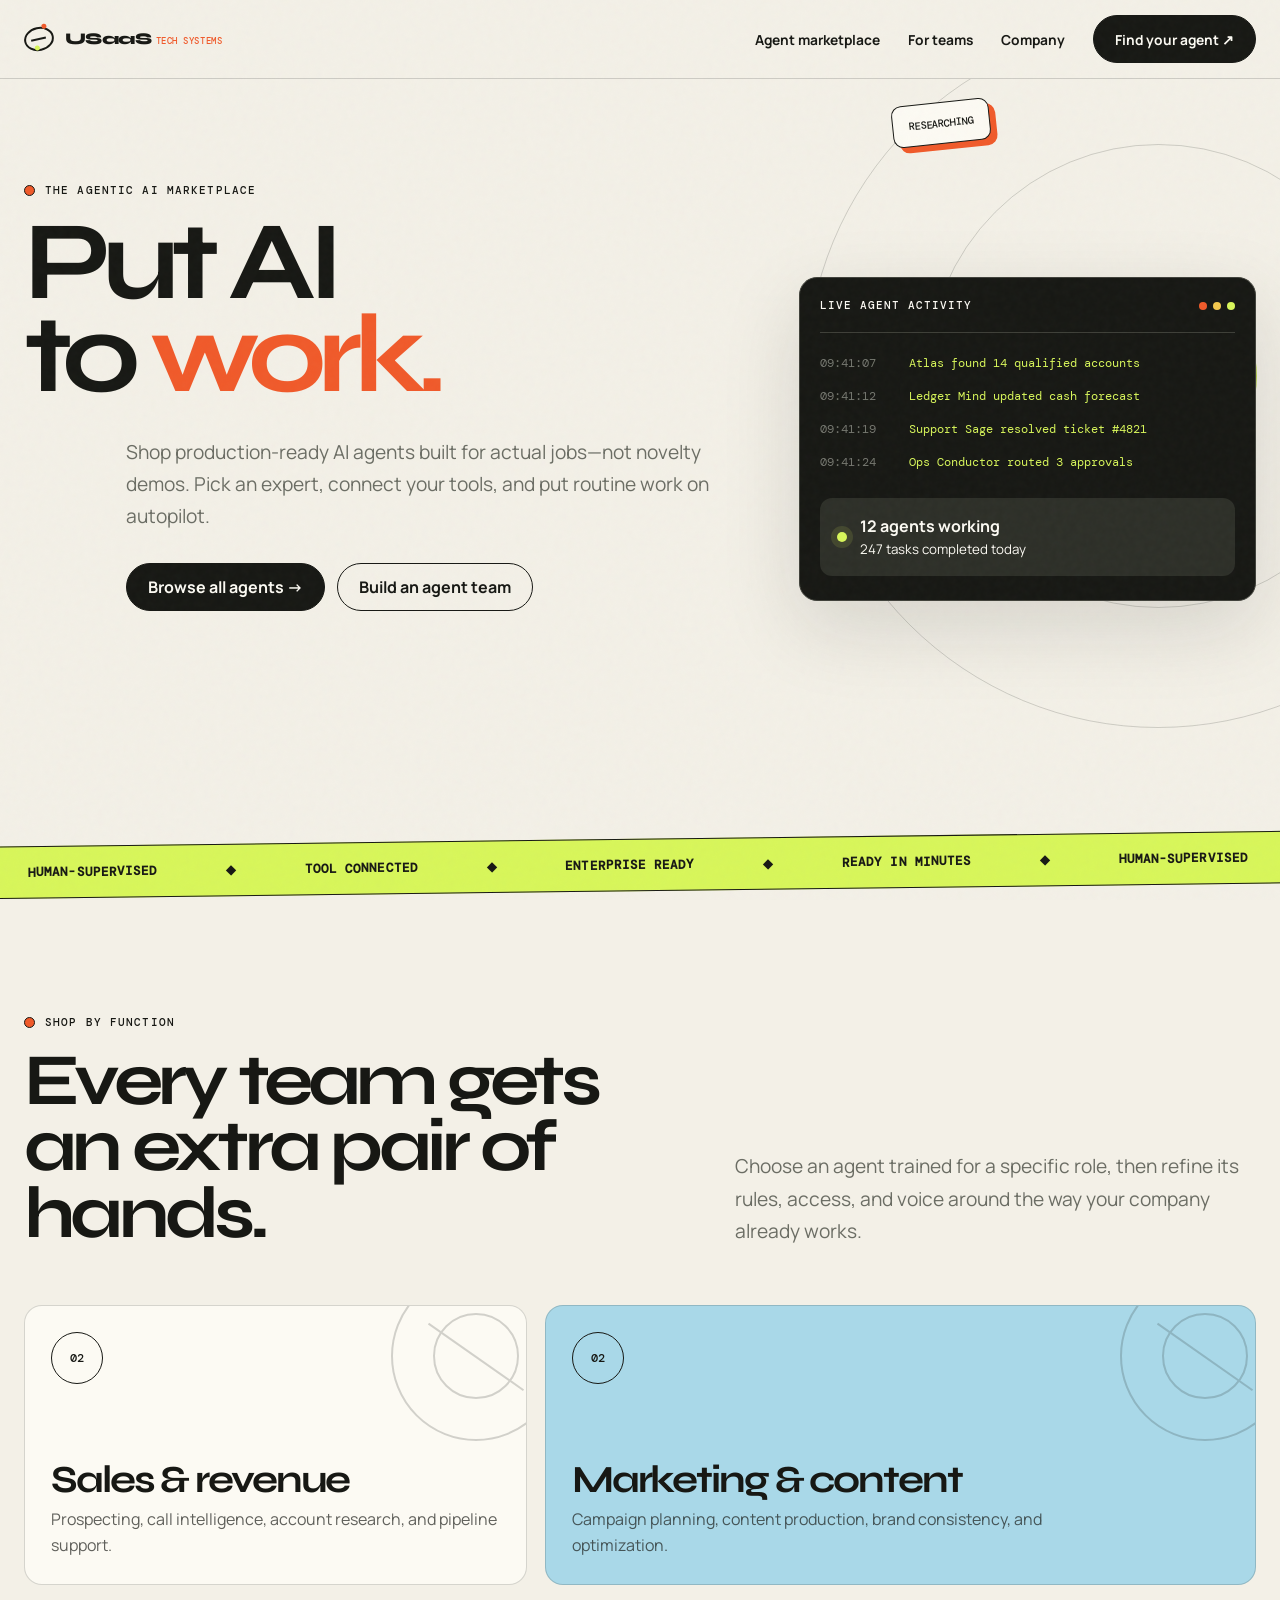
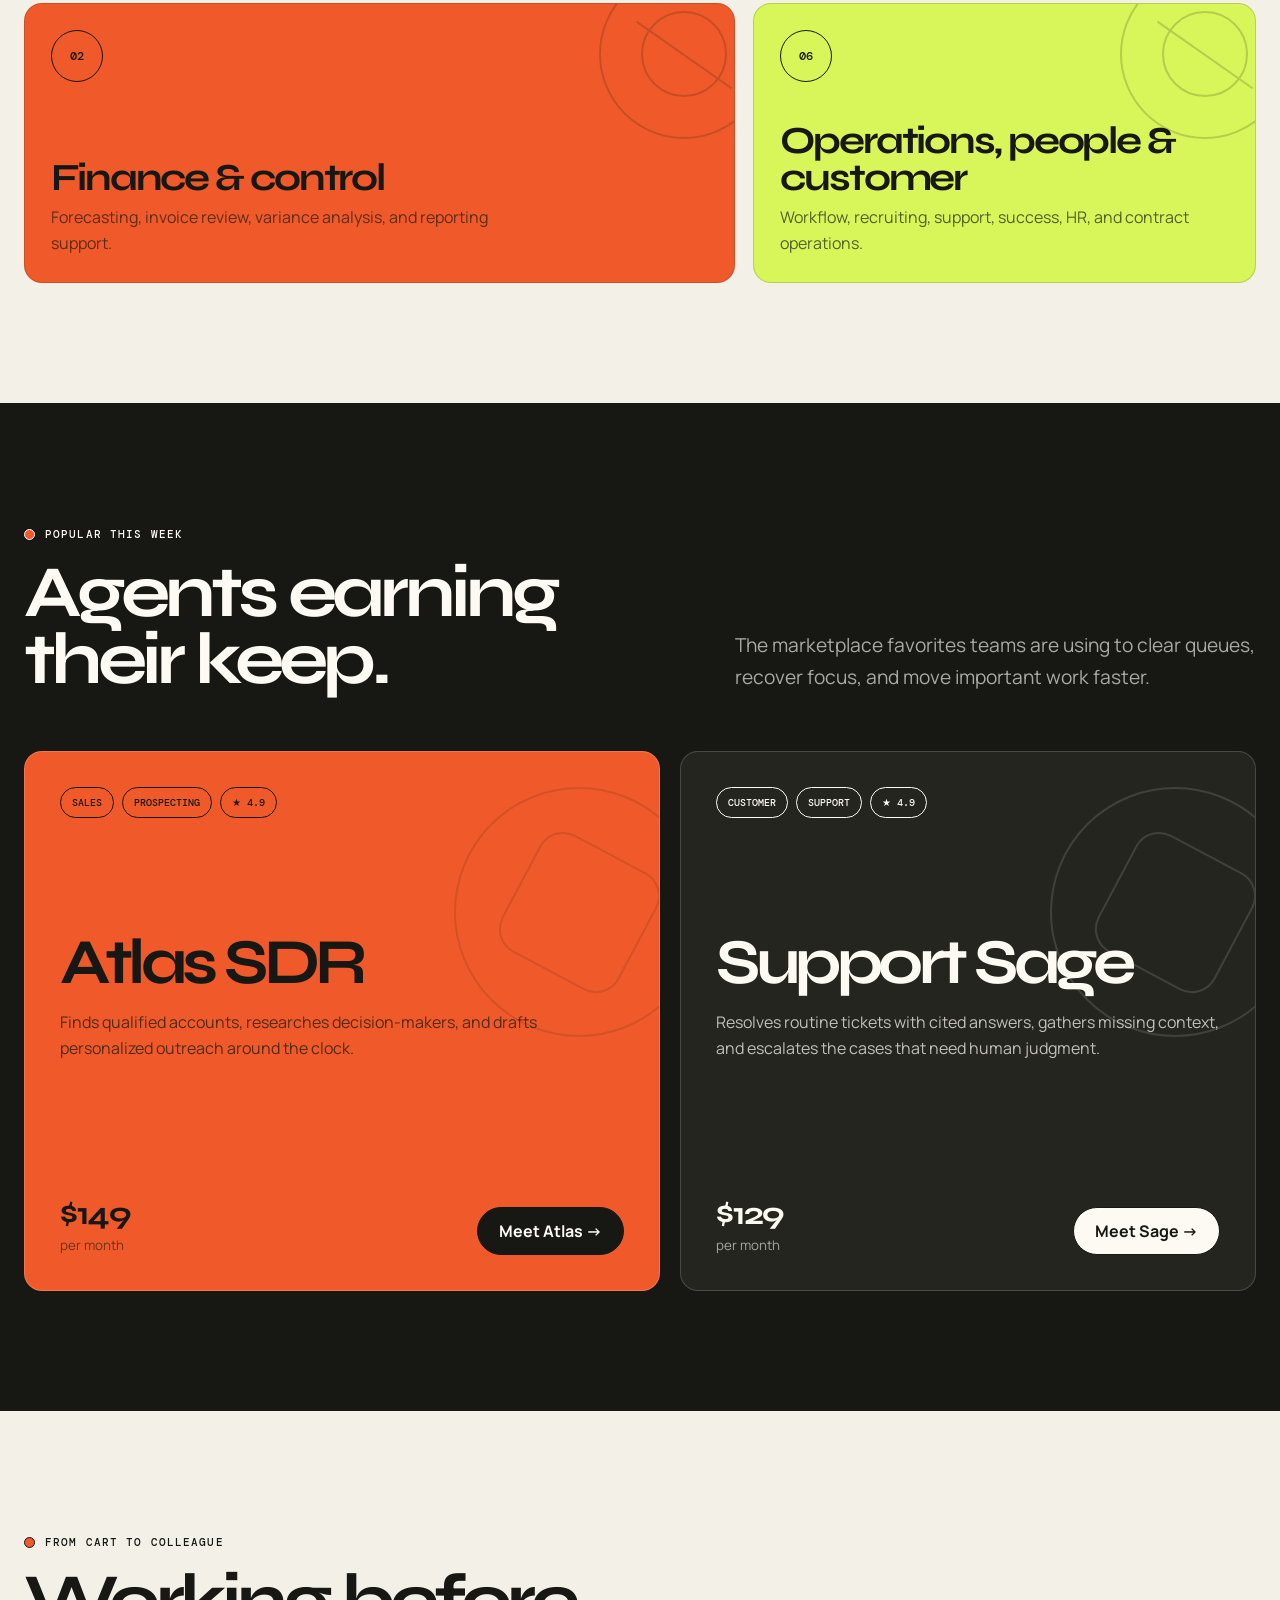
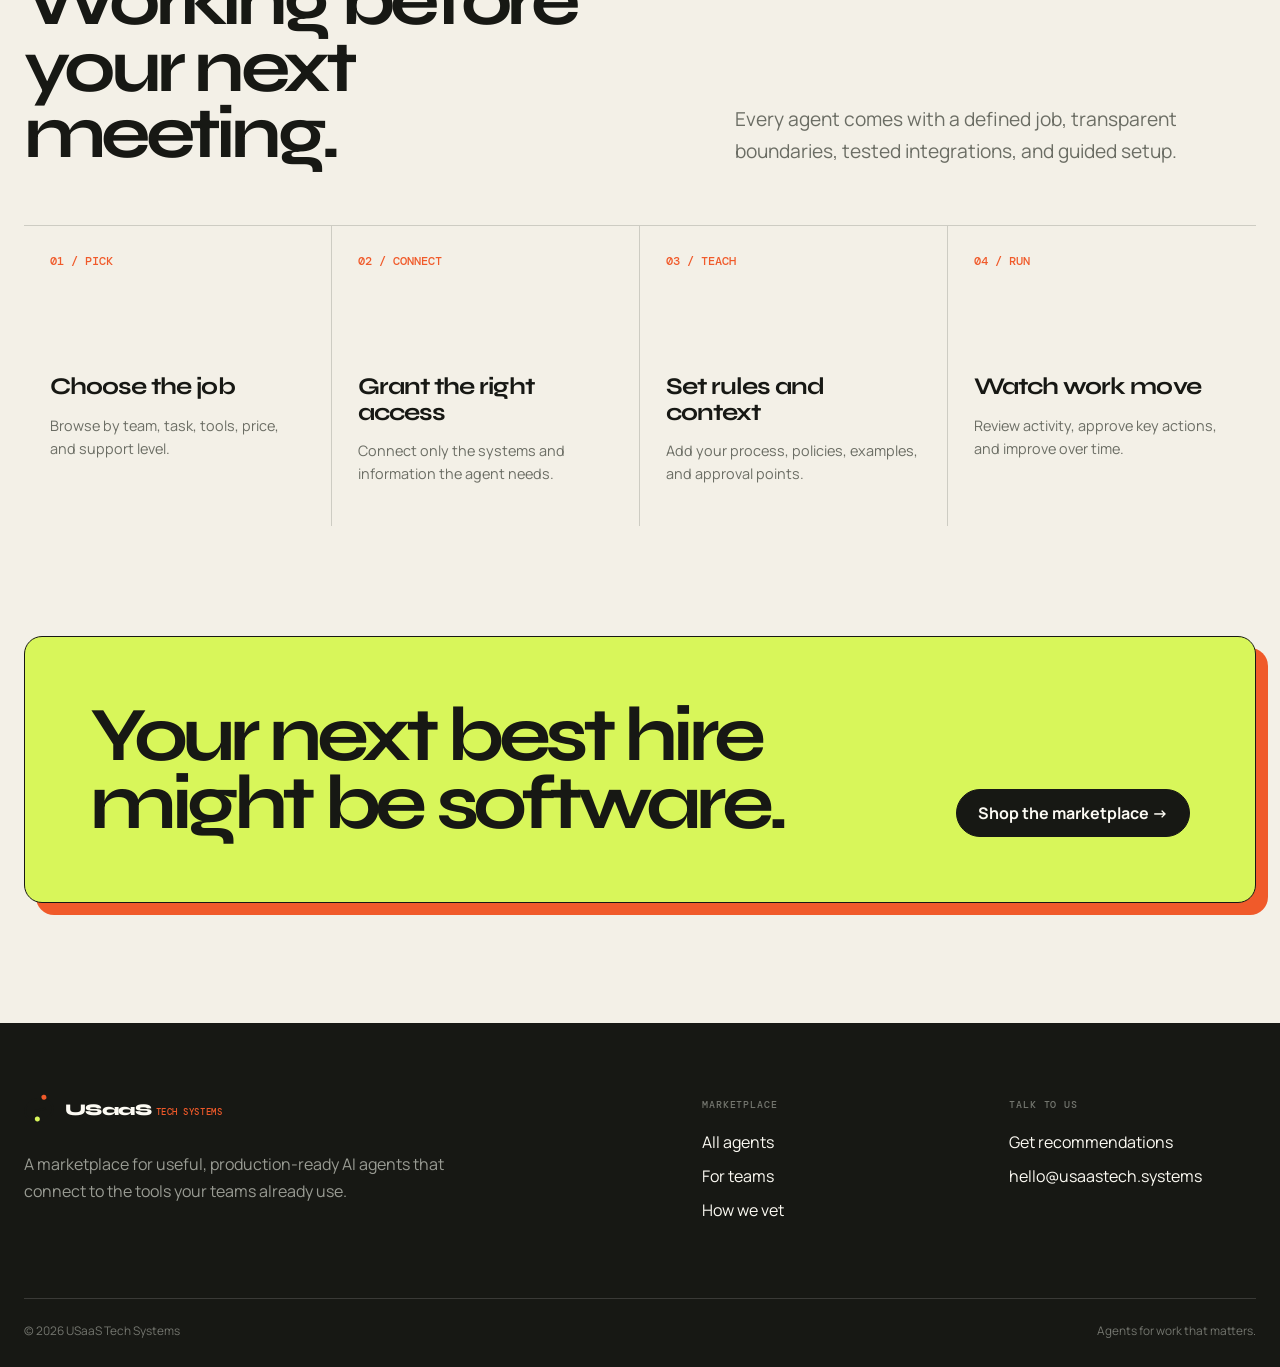
==== index.html @ e341ba28 "Create a business website with products, services, about, and contact pages (6a69db51575c057ec3a6c1f" ====
<!doctype html>
<html lang="en">
<head>
  <meta charset="utf-8">
  <meta name="viewport" content="width=device-width, initial-scale=1">
  <meta name="description" content="USaaS Tech Systems is a marketplace for production-ready AI agents that work across sales, marketing, finance, operations, support, and people teams.">
  <title>USaaS Tech Systems — AI agents that get work done</title>
  <link rel="stylesheet" href="/styles.css">
</head>
<body>
  <header class="site-header">
    <nav class="shell nav-wrap" aria-label="Main navigation">
      <a class="brand" href="/"><span class="brand-mark" aria-hidden="true"></span><span>USaaS <small>TECH SYSTEMS</small></span></a>
      <button class="menu-toggle" aria-label="Open menu" aria-expanded="false"><span></span><span></span><span></span></button>
      <div class="nav-links">
        <a href="/products.html">Agent marketplace</a><a href="/services.html">For teams</a><a href="/about.html">Company</a><a class="nav-cta" href="/contact.html">Find your agent ↗</a>
      </div>
    </nav>
  </header>

  <main>
    <section class="market-hero">
      <div class="orbit-grid" aria-hidden="true"><span class="orbit-chip one">RESEARCHING</span><span class="orbit-chip two">TASK COMPLETE</span></div>
      <div class="shell market-hero-grid">
        <div class="market-hero-copy">
          <p class="eyebrow">The agentic AI marketplace</p>
          <h1 class="display">Put AI<br>to <em>work.</em></h1>
          <p class="lede">Shop production-ready AI agents built for actual jobs—not novelty demos. Pick an expert, connect your tools, and put routine work on autopilot.</p>
          <div class="hero-actions"><a class="button" href="/products.html">Browse all agents →</a><a class="button outline" href="/services.html">Build an agent team</a></div>
        </div>
        <div class="hero-interface reveal">
          <div class="agent-console">
            <div class="console-top"><span class="mono">Live agent activity</span><div class="console-lights"><i></i><i></i><i></i></div></div>
            <div class="console-body">
              <div class="console-line"><span>09:41:07</span><span>Atlas found 14 qualified accounts</span></div>
              <div class="console-line"><span>09:41:12</span><span>Ledger Mind updated cash forecast</span></div>
              <div class="console-line"><span>09:41:19</span><span>Support Sage resolved ticket #4821</span></div>
              <div class="console-line"><span>09:41:24</span><span>Ops Conductor routed 3 approvals</span></div>
              <div class="console-status"><span class="status-pulse"></span><div><strong>12 agents working</strong><br><small>247 tasks completed today</small></div></div>
            </div>
          </div>
        </div>
      </div>
    </section>

    <div class="trust-strip" aria-hidden="true"><div class="trust-track"><span>Human-supervised</span><span>Tool connected</span><span>Enterprise ready</span><span>Ready in minutes</span><span>Human-supervised</span><span>Tool connected</span><span>Enterprise ready</span><span>Ready in minutes</span></div></div>

    <section class="section">
      <div class="shell">
        <div class="section-head reveal"><div><p class="eyebrow">Shop by function</p><h2 class="section-title">Every team gets<br>an extra pair of hands.</h2></div><p class="lede">Choose an agent trained for a specific role, then refine its rules, access, and voice around the way your company already works.</p></div>
        <div class="category-rail">
          <a class="category-card reveal" href="/products.html?category=Sales"><span class="category-glyph"></span><span class="category-count">02</span><div><h3>Sales & revenue</h3><p>Prospecting, call intelligence, account research, and pipeline support.</p></div></a>
          <a class="category-card reveal" href="/products.html?category=Marketing"><span class="category-glyph"></span><span class="category-count">02</span><div><h3>Marketing & content</h3><p>Campaign planning, content production, brand consistency, and optimization.</p></div></a>
          <a class="category-card reveal" href="/products.html?category=Finance"><span class="category-glyph"></span><span class="category-count">02</span><div><h3>Finance & control</h3><p>Forecasting, invoice review, variance analysis, and reporting support.</p></div></a>
          <a class="category-card reveal" href="/products.html"><span class="category-glyph"></span><span class="category-count">06</span><div><h3>Operations, people & customer</h3><p>Workflow, recruiting, support, success, HR, and contract operations.</p></div></a>
        </div>
      </div>
    </section>

    <section class="section dark">
      <div class="shell">
        <div class="section-head reveal"><div><p class="eyebrow">Popular this week</p><h2 class="section-title">Agents earning<br>their keep.</h2></div><p class="lede">The marketplace favorites teams are using to clear queues, recover focus, and move important work faster.</p></div>
        <div class="featured-grid">
          <article class="agent-feature primary reveal"><span class="bot-glyph"></span><div><div class="agent-meta"><span>Sales</span><span>Prospecting</span><span>★ 4.9</span></div></div><div><h3>Atlas SDR</h3><p>Finds qualified accounts, researches decision-makers, and drafts personalized outreach around the clock.</p></div><div class="feature-footer"><div class="price"><strong>$149</strong><small>per month</small></div><a class="button" href="/products.html?agent=atlas-sdr">Meet Atlas →</a></div></article>
          <article class="agent-feature reveal"><span class="bot-glyph"></span><div><div class="agent-meta"><span>Customer</span><span>Support</span><span>★ 4.9</span></div></div><div><h3>Support Sage</h3><p>Resolves routine tickets with cited answers, gathers missing context, and escalates the cases that need human judgment.</p></div><div class="feature-footer"><div class="price"><strong>$129</strong><small>per month</small></div><a class="button light" href="/products.html?agent=support-sage">Meet Sage →</a></div></article>
        </div>
      </div>
    </section>

    <section class="section">
      <div class="shell">
        <div class="section-head reveal"><div><p class="eyebrow">From cart to colleague</p><h2 class="section-title">Working before<br>your next meeting.</h2></div><p class="lede">Every agent comes with a defined job, transparent boundaries, tested integrations, and guided setup.</p></div>
        <div class="how-grid">
          <article class="how-step reveal"><strong>01 / PICK</strong><h3>Choose the job</h3><p>Browse by team, task, tools, price, and support level.</p></article>
          <article class="how-step reveal"><strong>02 / CONNECT</strong><h3>Grant the right access</h3><p>Connect only the systems and information the agent needs.</p></article>
          <article class="how-step reveal"><strong>03 / TEACH</strong><h3>Set rules and context</h3><p>Add your process, policies, examples, and approval points.</p></article>
          <article class="how-step reveal"><strong>04 / RUN</strong><h3>Watch work move</h3><p>Review activity, approve key actions, and improve over time.</p></article>
        </div>
        <div class="cta-panel reveal"><h2>Your next best hire might be software.</h2><a class="button" href="/products.html">Shop the marketplace →</a></div>
      </div>
    </section>
  </main>

  <footer class="site-footer"><div class="shell"><div class="footer-grid"><div class="footer-brand"><a class="brand" href="/"><span class="brand-mark"></span><span>USaaS <small>TECH SYSTEMS</small></span></a><p>A marketplace for useful, production-ready AI agents that connect to the tools your teams already use.</p></div><div class="footer-column"><h4>Marketplace</h4><a href="/products.html">All agents</a><a href="/services.html">For teams</a><a href="/about.html">How we vet</a></div><div class="footer-column"><h4>Talk to us</h4><a href="/contact.html">Get recommendations</a><a href="mailto:hello@usaastech.systems">hello@usaastech.systems</a></div></div><div class="footer-bottom"><span>© <span data-year></span> USaaS Tech Systems</span><span>Agents for work that matters.</span></div></div></footer>
  <script src="/script.js"></script>
</body>
</html>
---- styles.css ----
@import url('https://fonts.googleapis.com/css2?family=DM+Mono:wght@400;500&family=Manrope:wght@400;500;600;700&family=Syne:wght@600;700;800&display=swap');

:root {
  --ink: #171814;
  --ink-2: #24251f;
  --cream: #f3f0e7;
  --paper: #fcfaf3;
  --mist: #deddd4;
  --orange: #f05a2a;
  --lime: #d8f65a;
  --sky: #a9d8e8;
  --yellow: #f4c84d;
  --muted: #6b6d64;
  --line: rgba(23,24,20,.17);
  --display: "Syne", sans-serif;
  --body: "Manrope", sans-serif;
  --mono: "DM Mono", monospace;
  --radius: 18px;
  --shadow: 0 26px 80px rgba(23,24,20,.13);
}

* { box-sizing: border-box; }
html { scroll-behavior: smooth; }
body { margin: 0; color: var(--ink); background: var(--cream); font-family: var(--body); -webkit-font-smoothing: antialiased; }
body::after { content: ""; position: fixed; inset: 0; z-index: 50; pointer-events: none; opacity: .028; background-image: url("data:image/svg+xml,%3Csvg viewBox='0 0 160 160' xmlns='http://www.w3.org/2000/svg'%3E%3Cfilter id='n'%3E%3CfeTurbulence type='fractalNoise' baseFrequency='.85' numOctaves='3' stitchTiles='stitch'/%3E%3C/filter%3E%3Crect width='100%25' height='100%25' filter='url(%23n)'/%3E%3C/svg%3E"); }
body.modal-open { overflow: hidden; }
a { color: inherit; text-decoration: none; }
button, input, select, textarea { font: inherit; }
button { color: inherit; }
img, svg { display: block; max-width: 100%; }
.sr-only { position: absolute; width: 1px; height: 1px; padding: 0; margin: -1px; overflow: hidden; clip: rect(0,0,0,0); white-space: nowrap; border: 0; }
.shell { width: min(1320px, calc(100% - 48px)); margin-inline: auto; }
.mono { font: 500 .71rem/1.4 var(--mono); letter-spacing: .09em; text-transform: uppercase; }

.site-header { position: sticky; top: 0; z-index: 30; background: rgba(243,240,231,.91); border-bottom: 1px solid var(--line); backdrop-filter: blur(18px); }
.nav-wrap { min-height: 78px; display: flex; align-items: center; justify-content: space-between; gap: 28px; }
.brand { display: inline-flex; align-items: center; gap: 11px; font: 800 1.02rem/1 var(--display); letter-spacing: -.035em; white-space: nowrap; }
.brand-mark { position: relative; width: 30px; height: 24px; display: inline-block; border: 2px solid var(--ink); border-radius: 50%; transform: rotate(-12deg); }
.brand-mark::before { content: ""; position: absolute; width: 5px; height: 5px; border-radius: 50%; background: var(--orange); top: -4px; right: 3px; box-shadow: -11px 20px 0 var(--lime); }
.brand-mark::after { content: ""; position: absolute; width: 15px; height: 2px; background: var(--ink); top: 9px; left: 5px; }
.brand small { color: var(--orange); font: 500 .58rem var(--mono); letter-spacing: .06em; }
.nav-links { display: flex; align-items: center; gap: 28px; font-size: .86rem; font-weight: 700; }
.nav-links > a:not(.nav-cta) { position: relative; }
.nav-links > a:not(.nav-cta)::after { content: ""; position: absolute; left: 0; right: 100%; bottom: -8px; height: 2px; background: var(--orange); transition: right .2s ease; }
.nav-links > a:hover::after, .nav-links > a.active::after { right: 0; }
.nav-cta, .button { min-height: 48px; padding: 0 21px; border: 1px solid var(--ink); border-radius: 999px; background: var(--ink); color: var(--paper); display: inline-flex; align-items: center; justify-content: center; gap: 10px; font-weight: 700; cursor: pointer; transition: transform .2s ease, box-shadow .2s ease, background .2s ease; }
.nav-cta:hover, .button:hover { transform: translateY(-2px); box-shadow: 0 8px 0 var(--orange); }
.button.orange { background: var(--orange); color: var(--ink); }
.button.light { background: var(--paper); color: var(--ink); }
.button.outline { background: transparent; color: var(--ink); }
.button.small { min-height: 40px; padding: 0 16px; font-size: .8rem; }
.menu-toggle { display: none; width: 42px; height: 42px; border: 0; background: transparent; padding: 7px; }
.menu-toggle span { display: block; height: 2px; margin: 6px 0; background: var(--ink); }

.eyebrow { display: inline-flex; align-items: center; gap: 10px; margin: 0 0 20px; font: 500 .7rem/1 var(--mono); letter-spacing: .1em; text-transform: uppercase; }
.eyebrow::before { content: ""; width: 9px; height: 9px; border: 1px solid currentColor; border-radius: 50%; background: var(--orange); }
.display { margin: 0; font: 700 clamp(4rem, 8.7vw, 9rem)/.83 var(--display); letter-spacing: -.078em; }
.display em { color: var(--orange); font-style: normal; }
.lede { max-width: 630px; color: var(--muted); font-size: clamp(1.04rem, 1.5vw, 1.24rem); line-height: 1.68; }

.market-hero { position: relative; overflow: hidden; min-height: 760px; padding: 100px 0 78px; }
.market-hero-grid { display: grid; grid-template-columns: 1.22fr .78fr; gap: 60px; align-items: end; }
.market-hero-copy { position: relative; z-index: 2; }
.market-hero-copy .lede { margin: 35px 0 30px 8vw; }
.hero-actions { margin-left: 8vw; display: flex; flex-wrap: wrap; gap: 12px; }
.hero-interface { position: relative; z-index: 3; margin-bottom: 10px; transform: rotate(2deg); }
.agent-console { padding: 20px; background: var(--ink); color: var(--paper); border: 1px solid #41423b; border-radius: var(--radius); box-shadow: var(--shadow); }
.console-top { display: flex; align-items: center; justify-content: space-between; gap: 16px; padding-bottom: 18px; border-bottom: 1px solid #3e3f38; }
.console-lights { display: flex; gap: 6px; }
.console-lights i { width: 8px; height: 8px; border-radius: 50%; background: var(--orange); }
.console-lights i:nth-child(2) { background: var(--yellow); }.console-lights i:nth-child(3) { background: var(--lime); }
.console-body { padding: 22px 0 4px; }
.console-line { display: grid; grid-template-columns: 74px 1fr; gap: 15px; margin-bottom: 17px; font-family: var(--mono); font-size: .73rem; }
.console-line span:first-child { color: #75776f; }.console-line span:last-child { color: var(--lime); }
.console-status { margin-top: 28px; padding: 17px; border-radius: 12px; background: #2d2f28; display: flex; align-items: center; gap: 13px; }
.status-pulse { width: 10px; height: 10px; flex: 0 0 auto; border-radius: 50%; background: var(--lime); box-shadow: 0 0 0 6px rgba(216,246,90,.12); animation: pulse 1.8s ease infinite; }
@keyframes pulse { 50% { box-shadow: 0 0 0 12px rgba(216,246,90,0); } }
.orbit-grid { position: absolute; width: min(55vw, 740px); aspect-ratio: 1; right: -18vw; top: -55px; border: 1px solid var(--line); border-radius: 50%; }
.orbit-grid::before, .orbit-grid::after { content: ""; position: absolute; border: inherit; border-radius: inherit; }
.orbit-grid::before { inset: 17%; }.orbit-grid::after { inset: 36%; background: var(--lime); }
.orbit-chip { position: absolute; width: 98px; height: 42px; display: grid; place-items: center; border: 1px solid var(--ink); border-radius: 10px; background: var(--paper); font: 500 .65rem var(--mono); box-shadow: 6px 6px 0 var(--orange); }
.orbit-chip.one { top: 11%; left: 12%; transform: rotate(-6deg); }.orbit-chip.two { right: 4%; bottom: 28%; transform: rotate(7deg); }

.trust-strip { border-block: 1px solid var(--ink); overflow: hidden; background: var(--lime); transform: rotate(-.7deg) scale(1.01); }
.trust-track { width: max-content; display: flex; animation: marquee 28s linear infinite; }
.trust-track span { padding: 17px 34px; font: 700 .78rem var(--mono); text-transform: uppercase; letter-spacing: .08em; }
.trust-track span::after { content: "◆"; margin-left: 68px; }
@keyframes marquee { to { transform: translateX(-50%); } }

.section { padding: 120px 0; }
.section.dark { color: var(--paper); background: var(--ink); }
.section-head { display: grid; grid-template-columns: 1fr .8fr; gap: 60px; align-items: end; margin-bottom: 58px; }
.section-head .lede { margin: 0; justify-self: end; }
.section-title { margin: 0; font: 700 clamp(2.8rem, 5.7vw, 6rem)/.91 var(--display); letter-spacing: -.065em; }
.dark .lede { color: #a8aaa2; }

.category-rail { display: grid; grid-template-columns: repeat(12, 1fr); gap: 18px; }
.category-card { min-height: 280px; padding: 26px; border: 1px solid var(--line); border-radius: var(--radius); background: var(--paper); display: flex; flex-direction: column; justify-content: space-between; overflow: hidden; position: relative; transition: transform .25s ease, box-shadow .25s ease; }
.category-card:nth-child(1), .category-card:nth-child(4) { grid-column: span 5; }.category-card:nth-child(2), .category-card:nth-child(3) { grid-column: span 7; }
.category-card:nth-child(2) { background: var(--sky); }.category-card:nth-child(3) { background: var(--orange); }.category-card:nth-child(4) { background: var(--lime); }
.category-card:hover { transform: translateY(-7px) rotate(-.5deg); box-shadow: var(--shadow); }
.category-card h3 { position: relative; z-index: 2; margin: 0 0 8px; max-width: 440px; font: 700 clamp(1.8rem, 3vw, 3.5rem)/.96 var(--display); letter-spacing: -.055em; }
.category-card p { position: relative; z-index: 2; max-width: 480px; margin: 0; opacity: .68; line-height: 1.6; }
.category-count { position: relative; z-index: 2; width: 52px; height: 52px; border: 1px solid currentColor; border-radius: 50%; display: grid; place-items: center; font: 500 .73rem var(--mono); }
.category-glyph { position: absolute; width: 170px; height: 170px; right: -35px; top: -35px; border: 2px solid currentColor; border-radius: 50%; opacity: .18; }
.category-glyph::before, .category-glyph::after { content: ""; position: absolute; border: inherit; }
.category-glyph::before { inset: 24%; border-radius: 50%; }.category-glyph::after { width: 70%; height: 2px; left: 15%; top: 50%; border: 0; background: currentColor; transform: rotate(35deg); }

.featured-grid { display: grid; grid-template-columns: 1.05fr .95fr; gap: 20px; }
.agent-feature { min-height: 540px; padding: 35px; border: 1px solid rgba(255,255,255,.17); border-radius: var(--radius); display: flex; flex-direction: column; justify-content: space-between; background: var(--ink-2); position: relative; overflow: hidden; }
.agent-feature.primary { background: var(--orange); color: var(--ink); }
.agent-feature h3 { position: relative; z-index: 2; max-width: 590px; margin: 0 0 18px; font: 700 clamp(2.5rem, 5vw, 5.5rem)/.88 var(--display); letter-spacing: -.07em; }
.agent-feature p { position: relative; z-index: 2; max-width: 540px; line-height: 1.65; opacity: .72; }
.agent-meta { display: flex; gap: 8px; flex-wrap: wrap; position: relative; z-index: 2; }
.agent-meta span { padding: 8px 11px; border: 1px solid currentColor; border-radius: 999px; font: 500 .62rem var(--mono); text-transform: uppercase; }
.feature-footer { display: flex; align-items: end; justify-content: space-between; gap: 25px; position: relative; z-index: 2; }
.price strong { display: block; font: 700 2rem var(--display); letter-spacing: -.04em; }.price small { opacity: .6; }
.bot-glyph { position: absolute; right: -45px; top: 35px; width: 250px; height: 250px; border: 2px solid currentColor; border-radius: 50%; opacity: .13; }
.bot-glyph::before { content: ""; position: absolute; inset: 23%; border: inherit; border-radius: 20%; transform: rotate(28deg); }

.how-grid { display: grid; grid-template-columns: repeat(4, 1fr); border-top: 1px solid var(--line); }
.how-step { min-height: 300px; padding: 28px 26px; border-right: 1px solid var(--line); }
.how-step:last-child { border-right: 0; }
.how-step strong { display: block; color: var(--orange); font: 500 .72rem var(--mono); }
.how-step h3 { margin: 105px 0 14px; font: 700 1.5rem/1.05 var(--display); letter-spacing: -.04em; }
.how-step p { margin: 0; color: var(--muted); line-height: 1.65; font-size: .9rem; }

.cta-panel { margin-top: 110px; padding: 65px; border: 1px solid var(--ink); border-radius: var(--radius); background: var(--lime); display: grid; grid-template-columns: 1fr auto; align-items: end; gap: 45px; box-shadow: 12px 12px 0 var(--orange); }
.cta-panel h2 { margin: 0; max-width: 890px; font: 700 clamp(2.7rem, 6vw, 6rem)/.88 var(--display); letter-spacing: -.07em; }

.page-hero { padding: 92px 0 68px; border-bottom: 1px solid var(--line); }
.page-hero-grid { display: grid; grid-template-columns: 1.15fr .85fr; gap: 65px; align-items: end; }
.page-title { margin: 0; font: 700 clamp(4rem, 8.5vw, 8.5rem)/.83 var(--display); letter-spacing: -.078em; }
.page-title em { display: block; color: var(--orange); font-style: normal; }
.page-hero .lede { margin-bottom: 7px; }

.catalog-section { padding: 50px 0 120px; }
.catalog-toolbar { position: sticky; top: 78px; z-index: 15; padding: 18px 0; background: rgba(243,240,231,.94); backdrop-filter: blur(15px); border-bottom: 1px solid var(--line); }
.catalog-controls { display: grid; grid-template-columns: minmax(220px, 1fr) auto; gap: 20px; align-items: center; }
.search-box { position: relative; }
.search-box input { width: 100%; min-height: 48px; padding: 0 48px 0 18px; border: 1px solid var(--ink); border-radius: 999px; background: var(--paper); outline: none; }
.search-box input:focus { box-shadow: 0 0 0 3px var(--orange); }
.search-box::after { content: "⌕"; position: absolute; right: 18px; top: 9px; font-size: 1.35rem; }
.filter-pills { display: flex; gap: 8px; flex-wrap: wrap; justify-content: flex-end; }
.filter-pill { min-height: 39px; padding: 0 14px; border: 1px solid var(--ink); border-radius: 999px; background: transparent; font: 500 .68rem var(--mono); text-transform: uppercase; cursor: pointer; }
.filter-pill:hover, .filter-pill.active { background: var(--ink); color: var(--paper); }
.catalog-heading { display: flex; align-items: center; justify-content: space-between; gap: 20px; margin: 42px 0 24px; }
.catalog-heading h2 { margin: 0; font: 700 clamp(2.2rem, 4vw, 4rem)/1 var(--display); letter-spacing: -.05em; }
.result-count { color: var(--muted); }
.agent-grid { display: grid; grid-template-columns: repeat(3, 1fr); gap: 18px; }
.agent-card { min-height: 405px; padding: 25px; border: 1px solid var(--line); border-radius: var(--radius); background: var(--paper); display: flex; flex-direction: column; transition: transform .22s ease, box-shadow .22s ease; }
.agent-card:hover { transform: translateY(-6px); box-shadow: var(--shadow); }
.agent-card-top { display: flex; align-items: flex-start; justify-content: space-between; gap: 18px; }
.agent-icon { width: 56px; height: 56px; border: 1px solid var(--ink); border-radius: 14px; display: grid; place-items: center; background: var(--card-accent, var(--lime)); font: 800 1rem var(--display); transform: rotate(-4deg); }
.agent-rating { font: 500 .68rem var(--mono); white-space: nowrap; }
.agent-category { margin: 34px 0 12px; color: var(--orange); font: 500 .66rem var(--mono); text-transform: uppercase; letter-spacing: .07em; }
.agent-card h3 { margin: 0 0 12px; font: 700 1.75rem/1.05 var(--display); letter-spacing: -.045em; }
.agent-card p { margin: 0; color: var(--muted); line-height: 1.58; font-size: .9rem; }
.agent-card-bottom { margin-top: auto; padding-top: 24px; border-top: 1px solid var(--line); display: flex; align-items: end; justify-content: space-between; gap: 16px; }
.card-price strong { display: block; font: 700 1.35rem var(--display); }.card-price small { color: var(--muted); font-size: .68rem; }
.detail-button { border: 0; padding: 5px 0; background: transparent; border-bottom: 1px solid var(--ink); font-weight: 700; cursor: pointer; }
.detail-button:hover { color: var(--orange); border-color: var(--orange); }
.empty-state { grid-column: 1 / -1; padding: 70px 25px; text-align: center; border: 1px dashed var(--ink); border-radius: var(--radius); }
.empty-state h3 { margin: 0 0 10px; font: 700 2rem var(--display); }.empty-state p { color: var(--muted); }

.agent-modal { position: fixed; inset: 0; z-index: 60; display: none; }
.agent-modal.open { display: block; }
.modal-backdrop { position: absolute; inset: 0; background: rgba(23,24,20,.72); backdrop-filter: blur(6px); }
.modal-panel { position: absolute; right: 0; top: 0; bottom: 0; width: min(680px, 100%); padding: 34px; overflow-y: auto; background: var(--paper); box-shadow: -30px 0 90px rgba(0,0,0,.25); animation: slideIn .28s ease; }
@keyframes slideIn { from { transform: translateX(30px); opacity: 0; } }
.modal-close { position: sticky; top: 0; z-index: 2; margin-left: auto; width: 43px; height: 43px; border: 1px solid var(--ink); border-radius: 50%; background: var(--paper); cursor: pointer; font-size: 1.3rem; }
.modal-hero { margin-top: 15px; padding: 35px; border-radius: var(--radius); background: var(--lime); border: 1px solid var(--ink); }
.modal-hero .agent-icon { margin-bottom: 55px; background: var(--paper); }
.modal-hero h2 { margin: 12px 0; font: 700 clamp(2.6rem, 6vw, 5rem)/.9 var(--display); letter-spacing: -.065em; }
.modal-hero p { max-width: 520px; line-height: 1.65; }
.modal-section { padding: 30px 0; border-bottom: 1px solid var(--line); }
.modal-section h3 { margin: 0 0 17px; font: 700 1.45rem var(--display); }
.capability-list { display: grid; grid-template-columns: 1fr 1fr; gap: 10px; padding: 0; list-style: none; }
.capability-list li { padding: 13px; border: 1px solid var(--line); border-radius: 10px; font-size: .86rem; }
.modal-facts { display: grid; grid-template-columns: repeat(3, 1fr); gap: 10px; }
.modal-fact { padding: 15px; background: var(--cream); border-radius: 10px; }
.modal-fact span { display: block; margin-bottom: 7px; color: var(--muted); font: 500 .61rem var(--mono); text-transform: uppercase; }
.modal-purchase { padding-top: 30px; display: flex; align-items: center; justify-content: space-between; gap: 24px; }
.modal-price strong { display: block; font: 700 2rem var(--display); }.modal-price small { color: var(--muted); }

.service-grid { display: grid; grid-template-columns: repeat(2, 1fr); gap: 20px; }
.service-card { min-height: 420px; padding: 36px; border: 1px solid var(--line); border-radius: var(--radius); background: var(--paper); display: flex; flex-direction: column; justify-content: space-between; }
.service-card:nth-child(2) { margin-top: 70px; background: var(--sky); }.service-card:nth-child(3) { background: var(--orange); }.service-card:nth-child(4) { margin-top: 70px; background: var(--lime); }
.service-card h2 { margin: 0 0 14px; font: 700 clamp(2.2rem, 4vw, 4rem)/.93 var(--display); letter-spacing: -.055em; }.service-card p { max-width: 500px; line-height: 1.7; opacity: .7; }
.service-number { width: 48px; height: 48px; display: grid; place-items: center; border: 1px solid currentColor; border-radius: 50%; font: 500 .7rem var(--mono); }
.process-list { border-top: 1px solid rgba(255,255,255,.18); }
.process-row { display: grid; grid-template-columns: 80px 1fr 1fr; gap: 32px; padding: 38px 0; border-bottom: 1px solid rgba(255,255,255,.18); }
.process-row h3 { margin: 0; font: 700 clamp(1.5rem, 3vw, 2.8rem)/1 var(--display); letter-spacing: -.04em; }.process-row p { margin: 0; color: #a8aaa2; line-height: 1.65; }

.about-statement { display: grid; grid-template-columns: .65fr 1.35fr; gap: 65px; }
.about-statement h2 { margin: 0; font: 700 clamp(3rem, 6vw, 6.7rem)/.92 var(--display); letter-spacing: -.07em; }.about-statement h2 span { color: var(--orange); }
.about-copy p { margin: 0 0 22px; max-width: 760px; color: var(--muted); font-size: 1.12rem; line-height: 1.75; }
.principles-grid { display: grid; grid-template-columns: repeat(3, 1fr); gap: 18px; }
.principle { min-height: 330px; padding: 28px; border: 1px solid rgba(255,255,255,.18); border-radius: var(--radius); display: flex; flex-direction: column; justify-content: space-between; }
.principle:nth-child(2) { background: var(--orange); color: var(--ink); }.principle:nth-child(3) { background: var(--lime); color: var(--ink); }
.principle h3 { margin: 0 0 12px; font: 700 1.85rem var(--display); letter-spacing: -.04em; }.principle p { margin: 0; opacity: .68; line-height: 1.65; }

.contact-layout { display: grid; grid-template-columns: .78fr 1.22fr; gap: 65px; align-items: start; }
.contact-aside { position: sticky; top: 115px; }
.contact-aside h2 { margin: 0 0 22px; font: 700 clamp(2.3rem, 4vw, 4rem)/.95 var(--display); letter-spacing: -.055em; }
.contact-list { margin-top: 45px; border-top: 1px solid var(--line); }
.contact-item { padding: 21px 0; border-bottom: 1px solid var(--line); }.contact-item span { display: block; margin-bottom: 8px; color: var(--muted); font: 500 .65rem var(--mono); text-transform: uppercase; }
.contact-form { padding: 42px; border: 1px solid var(--line); border-radius: var(--radius); background: var(--paper); box-shadow: var(--shadow); }
.form-grid { display: grid; grid-template-columns: 1fr 1fr; gap: 24px; }
.field { display: flex; flex-direction: column; gap: 8px; }.field.full { grid-column: 1 / -1; }
.field label { font: 500 .67rem var(--mono); text-transform: uppercase; letter-spacing: .07em; }
.field input, .field select, .field textarea { width: 100%; padding: 13px 0; color: var(--ink); background: transparent; border: 0; border-bottom: 1px solid #9c9d96; border-radius: 0; outline: 0; }
.field textarea { min-height: 125px; resize: vertical; }.field input:focus, .field select:focus, .field textarea:focus { border-color: var(--orange); box-shadow: 0 2px 0 var(--orange); }
.form-footer { margin-top: 28px; display: flex; justify-content: space-between; align-items: center; gap: 20px; }.form-note { max-width: 270px; color: var(--muted); font-size: .74rem; }.hidden { display: none; }

.thank-you { min-height: calc(100vh - 78px); display: grid; place-items: center; padding: 80px 24px; text-align: center; }
.thank-you-card { max-width: 780px; }.success-mark { width: 95px; height: 95px; margin: 0 auto 35px; display: grid; place-items: center; border: 2px solid var(--ink); border-radius: 24px; background: var(--lime); box-shadow: 10px 10px 0 var(--orange); font: 800 2.4rem var(--display); transform: rotate(-4deg); }
.thank-you h1 { margin: 0 0 22px; font: 700 clamp(3.2rem, 8vw, 7rem)/.88 var(--display); letter-spacing: -.07em; }.thank-you p { margin: 0 auto 32px; max-width: 640px; color: var(--muted); line-height: 1.7; }

.site-footer { padding: 75px 0 28px; background: var(--ink); color: var(--paper); }
.footer-grid { display: grid; grid-template-columns: 1.5fr .6fr .6fr; gap: 60px; padding-bottom: 65px; }.footer-brand p { max-width: 430px; color: #999b93; line-height: 1.65; margin: 24px 0 0; }
.footer-column h4 { margin: 0 0 20px; color: #74766f; font: 500 .65rem var(--mono); text-transform: uppercase; letter-spacing: .09em; }.footer-column a { display: block; margin-bottom: 12px; }.footer-column a:hover { color: var(--lime); }
.footer-bottom { padding-top: 23px; border-top: 1px solid rgba(255,255,255,.15); display: flex; justify-content: space-between; gap: 20px; color: #74766f; font-size: .74rem; }

.reveal { opacity: 0; transform: translateY(26px); transition: opacity .65s ease, transform .65s ease; }.reveal.visible { opacity: 1; transform: none; }

@media (max-width: 980px) {
  .shell { width: min(100% - 32px, 760px); }
  .menu-toggle { display: block; z-index: 2; }
  .nav-links { position: fixed; inset: 78px 0 auto; padding: 27px 24px 36px; background: var(--cream); border-bottom: 1px solid var(--ink); flex-direction: column; align-items: stretch; transform: translateY(-130%); opacity: 0; transition: transform .25s ease, opacity .25s ease; }
  .nav-links.open { transform: none; opacity: 1; }.nav-links a { padding: 7px; font-size: 1rem; }.nav-cta { margin-top: 8px; }
  .market-hero-grid, .page-hero-grid, .section-head, .featured-grid, .about-statement, .contact-layout { grid-template-columns: 1fr; }
  .market-hero { min-height: 0; }.market-hero-copy .lede, .hero-actions { margin-left: 0; }.hero-interface { max-width: 520px; margin-top: 20px; }.orbit-grid { right: -380px; }
  .section-head .lede { justify-self: start; }
  .category-card:nth-child(n) { grid-column: span 6; }
  .agent-grid { grid-template-columns: repeat(2, 1fr); }
  .how-grid { grid-template-columns: repeat(2, 1fr); }.how-step:nth-child(2) { border-right: 0; }.how-step { border-bottom: 1px solid var(--line); }
  .cta-panel { grid-template-columns: 1fr; }
  .contact-aside { position: static; }
}

@media (max-width: 680px) {
  .shell { width: min(100% - 24px, 560px); }
  .display { font-size: clamp(3.4rem, 18vw, 5.4rem); }.market-hero { padding-top: 66px; }.market-hero-grid { gap: 35px; }
  .section { padding: 88px 0; }.section-head { gap: 25px; margin-bottom: 38px; }
  .category-card:nth-child(n) { grid-column: span 12; min-height: 245px; }
  .agent-feature { min-height: 470px; padding: 26px; }.feature-footer { align-items: stretch; flex-direction: column; }
  .how-grid, .service-grid, .principles-grid, .form-grid { grid-template-columns: 1fr; }.how-step { border-right: 0; min-height: 245px; }.how-step h3 { margin-top: 65px; }
  .cta-panel { margin-top: 80px; padding: 38px 24px; box-shadow: 7px 7px 0 var(--orange); }
  .page-hero { padding: 66px 0 48px; }.page-title { font-size: clamp(3.5rem, 18vw, 5.7rem); }
  .catalog-controls { grid-template-columns: 1fr; }.filter-pills { justify-content: flex-start; overflow-x: auto; flex-wrap: nowrap; padding-bottom: 4px; }.filter-pill { white-space: nowrap; }
  .agent-grid { grid-template-columns: 1fr; }.agent-card { min-height: 370px; }
  .modal-panel { padding: 20px; }.modal-hero { padding: 26px; }.capability-list, .modal-facts { grid-template-columns: 1fr; }.modal-purchase { align-items: stretch; flex-direction: column; }
  .service-card:nth-child(n) { margin-top: 0; min-height: 360px; padding: 28px; }.process-row { grid-template-columns: 45px 1fr; }.process-row p { grid-column: 2; }
  .contact-form { padding: 27px 21px; }.field.full { grid-column: auto; }.form-footer { align-items: stretch; flex-direction: column; }
  .footer-grid { grid-template-columns: 1fr 1fr; gap: 40px; }.footer-brand { grid-column: 1 / -1; }.footer-bottom { flex-direction: column; }
}

@media (prefers-reduced-motion: reduce) { *, *::before, *::after { scroll-behavior: auto !important; animation-duration: .01ms !important; animation-iteration-count: 1 !important; transition-duration: .01ms !important; }.reveal { opacity: 1; transform: none; } }
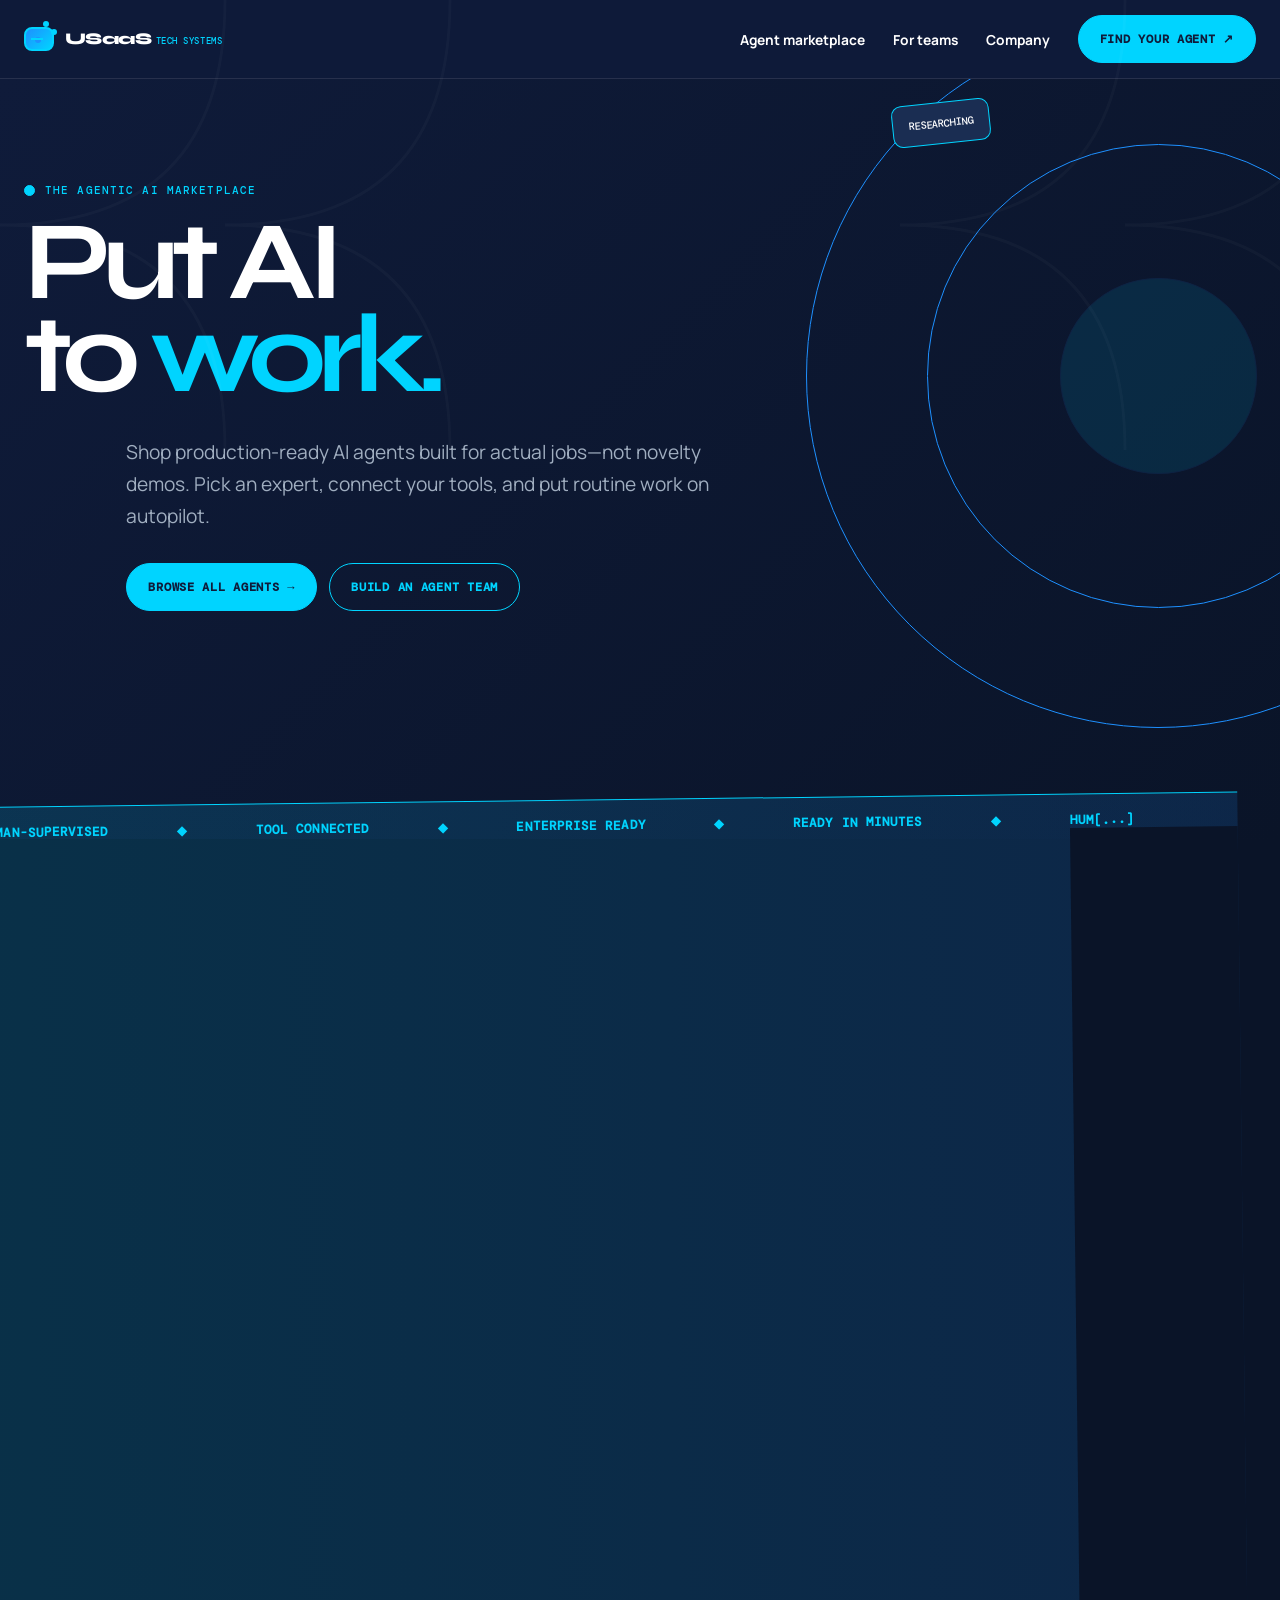
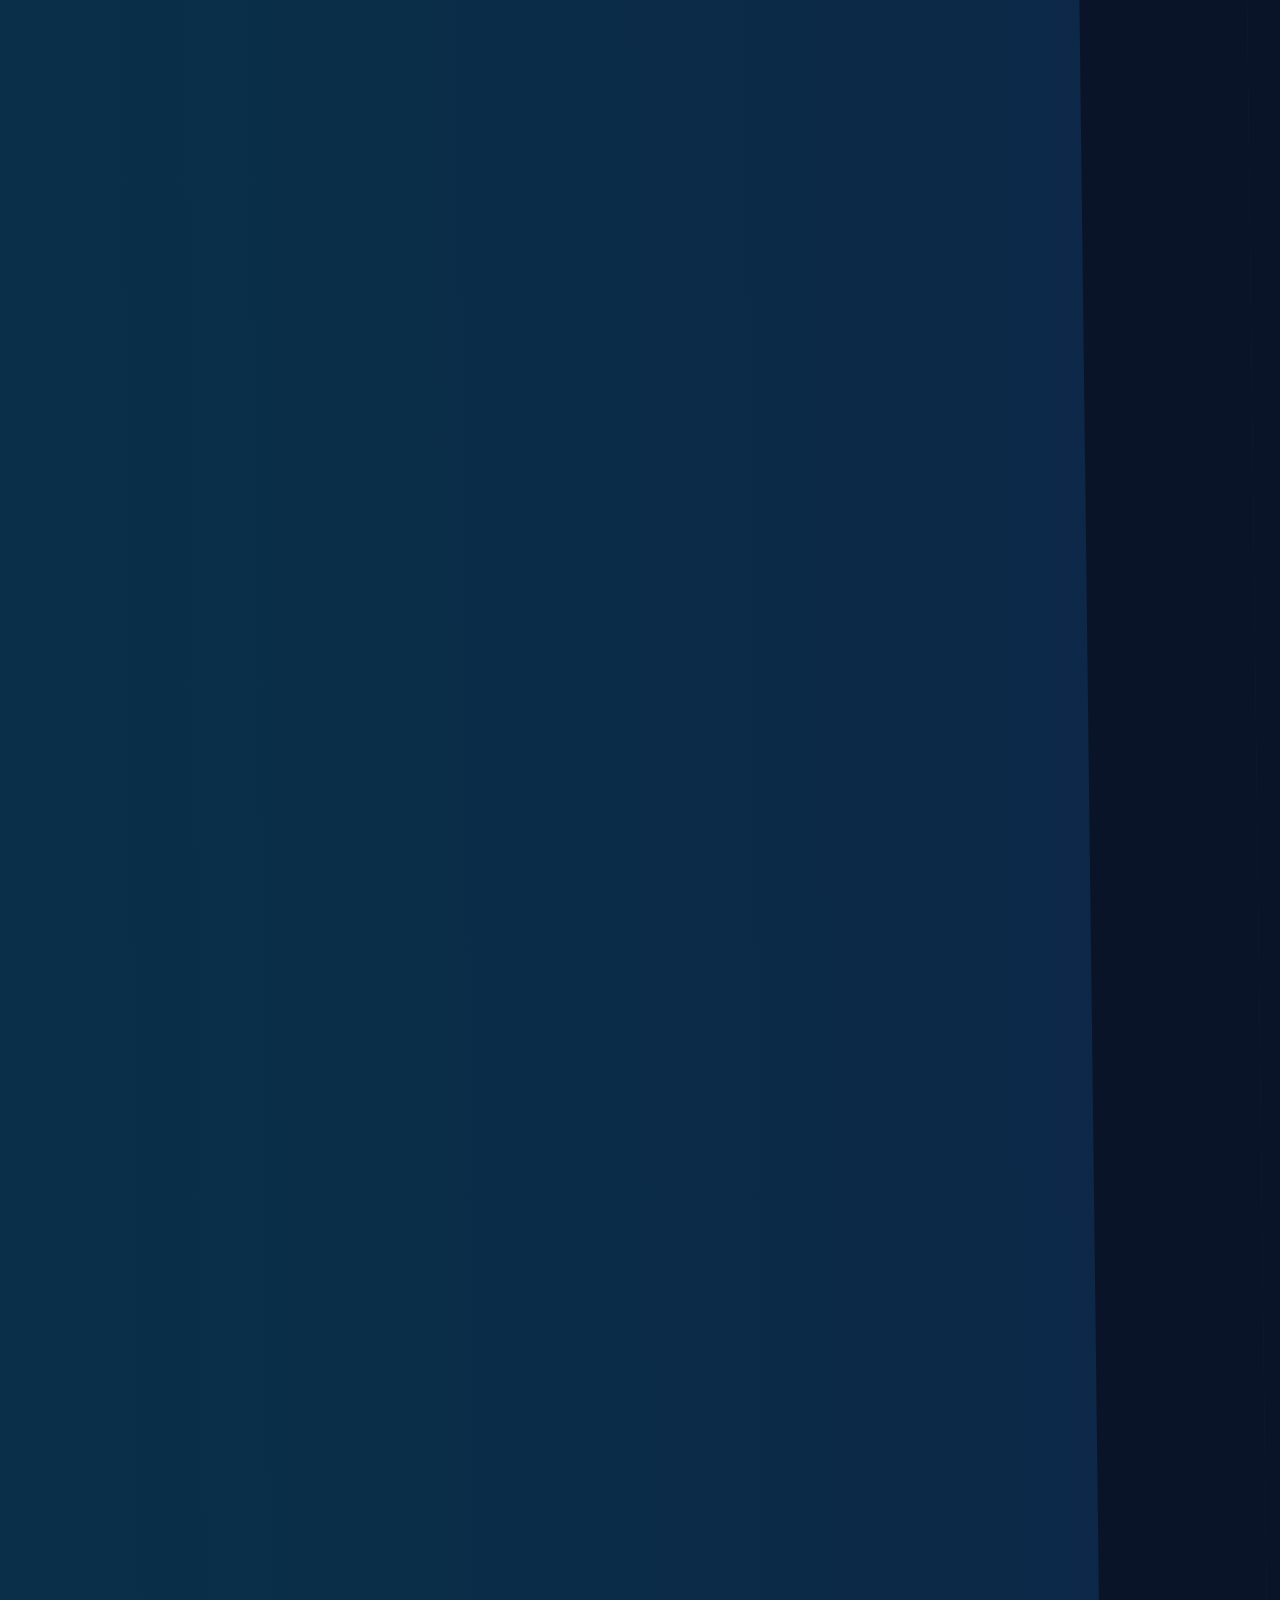
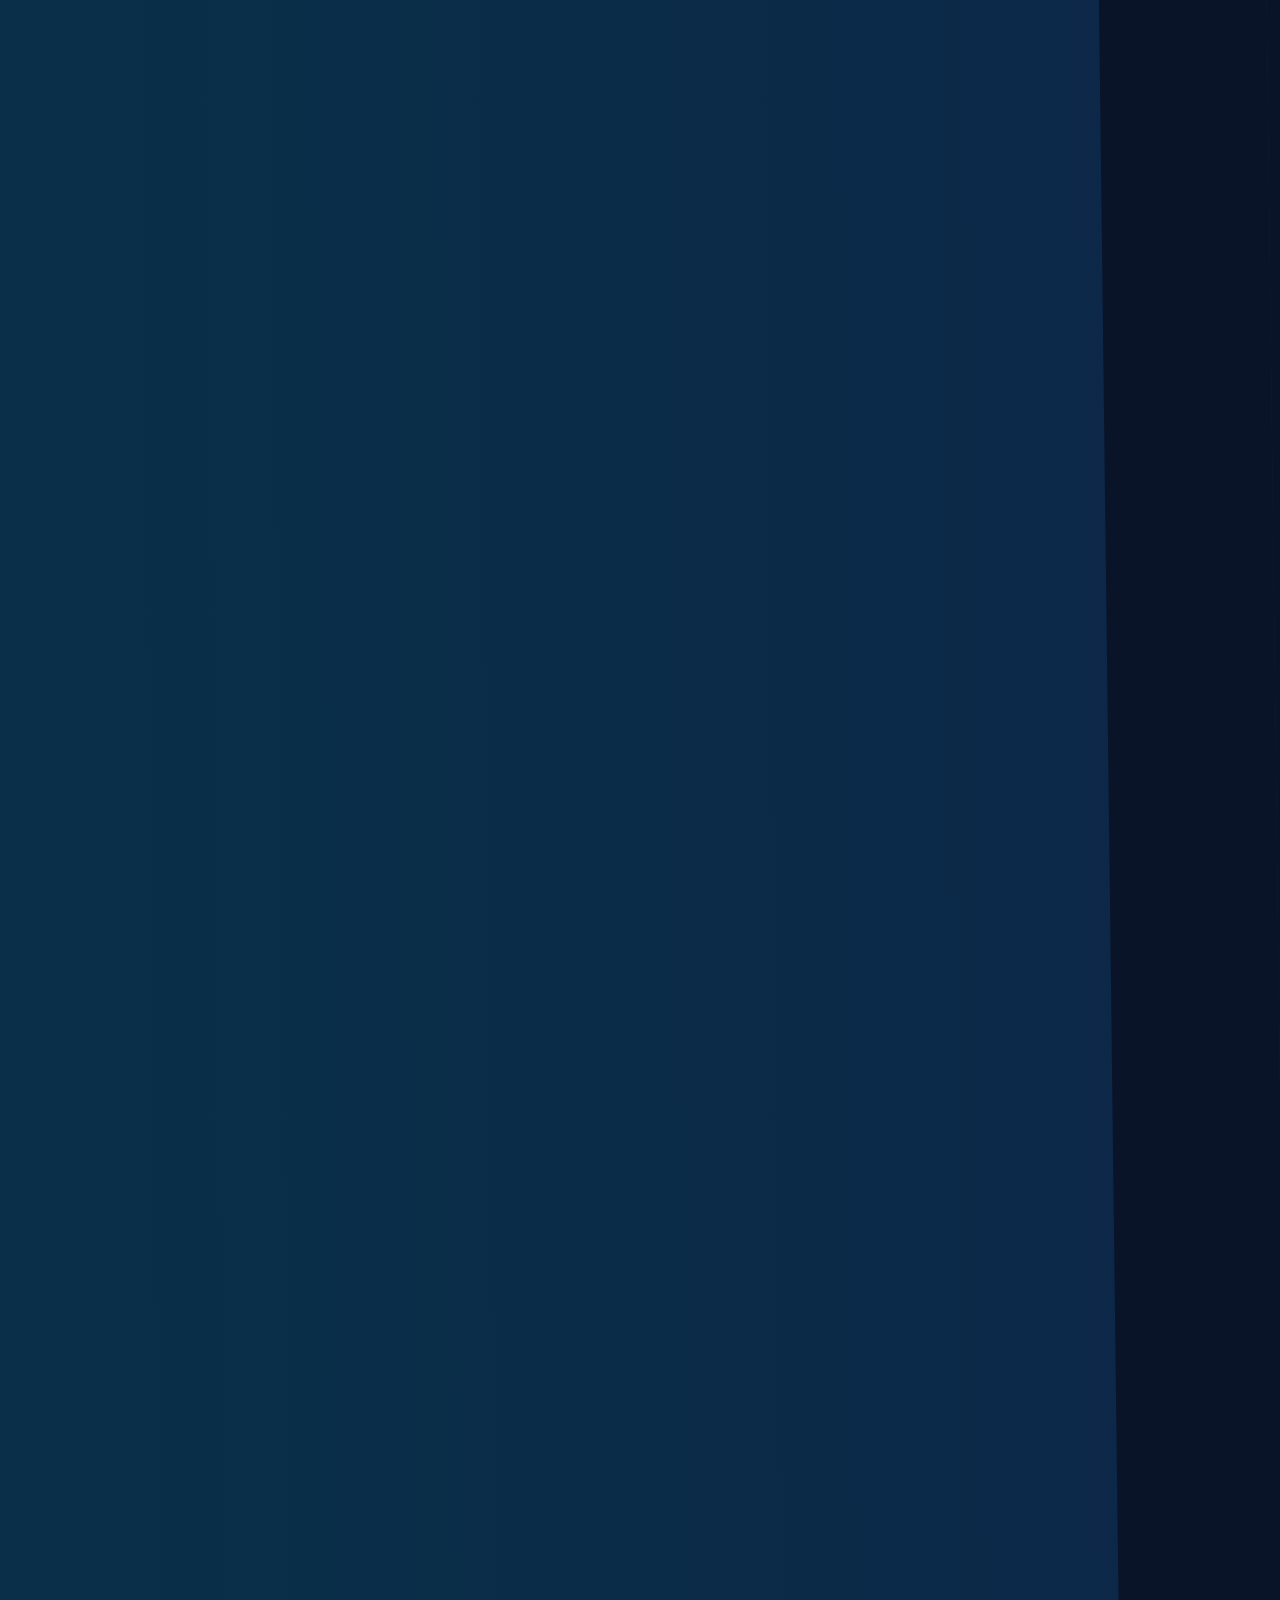
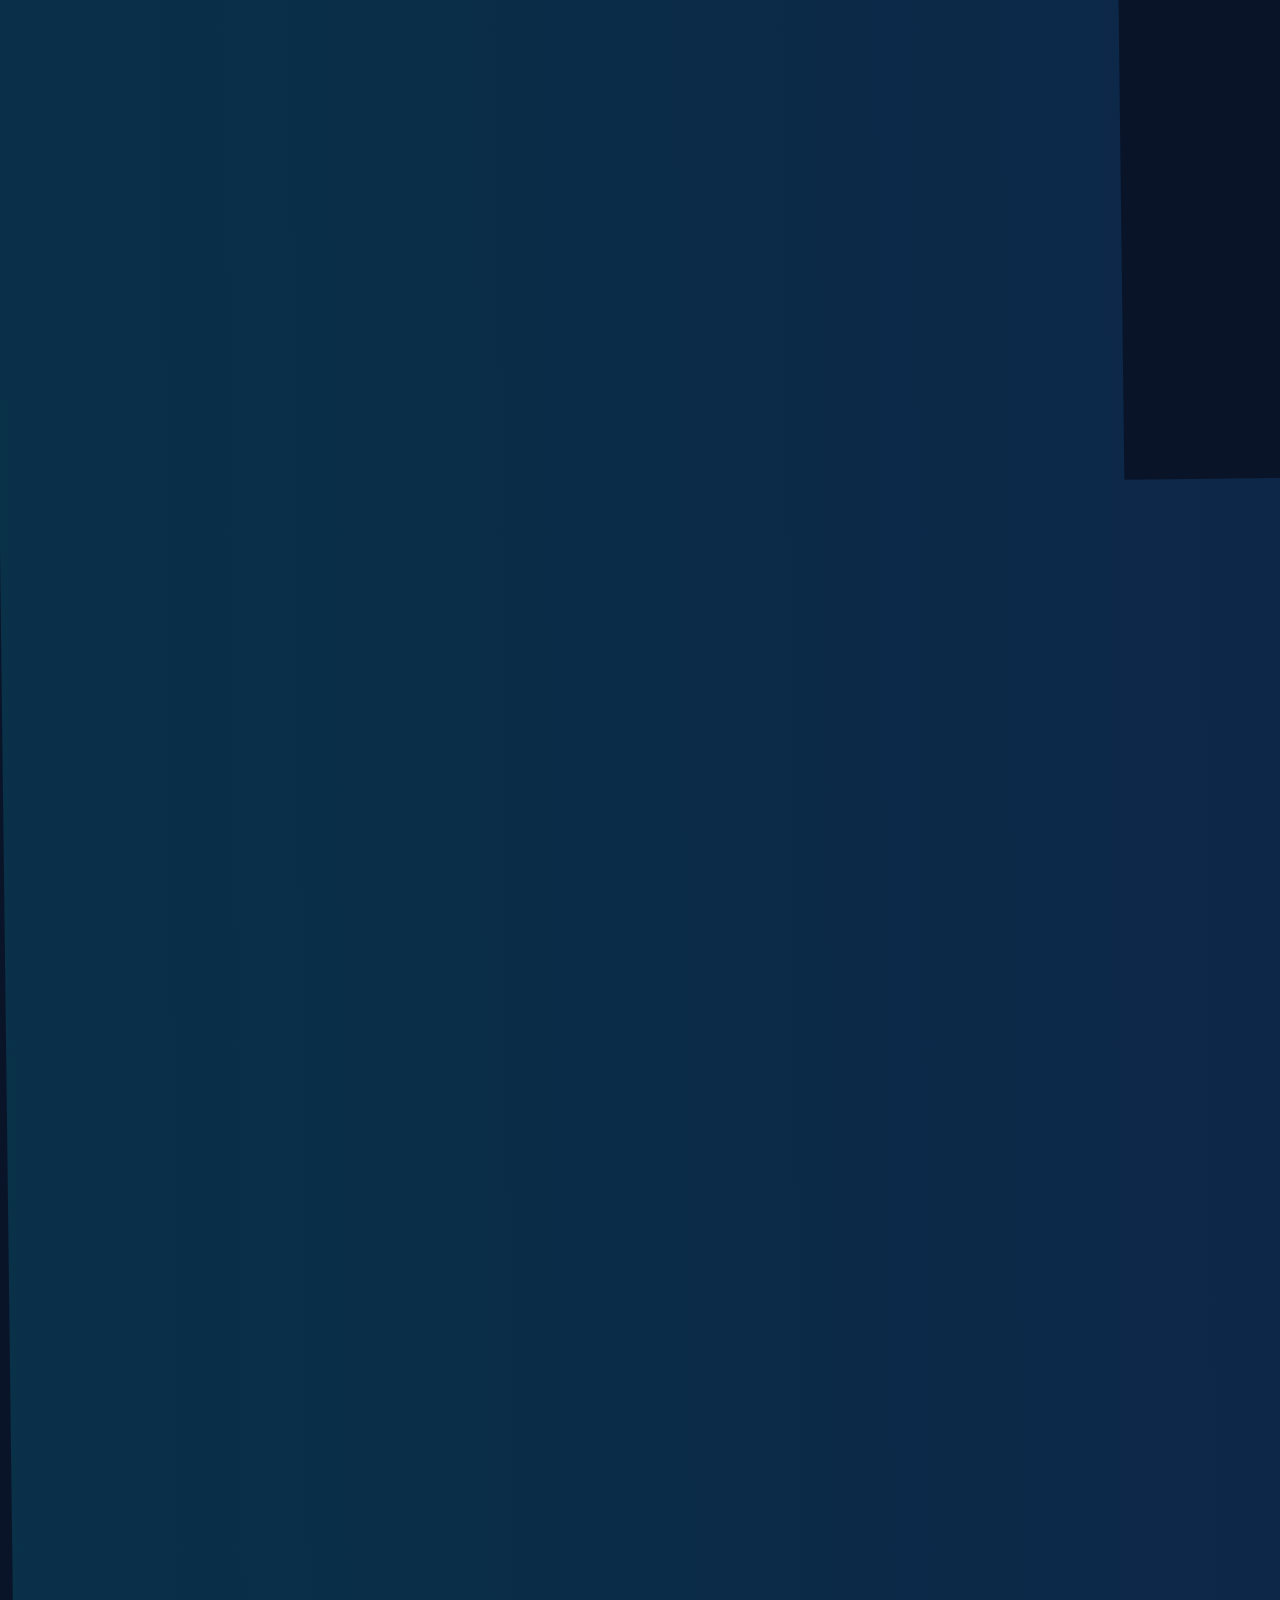
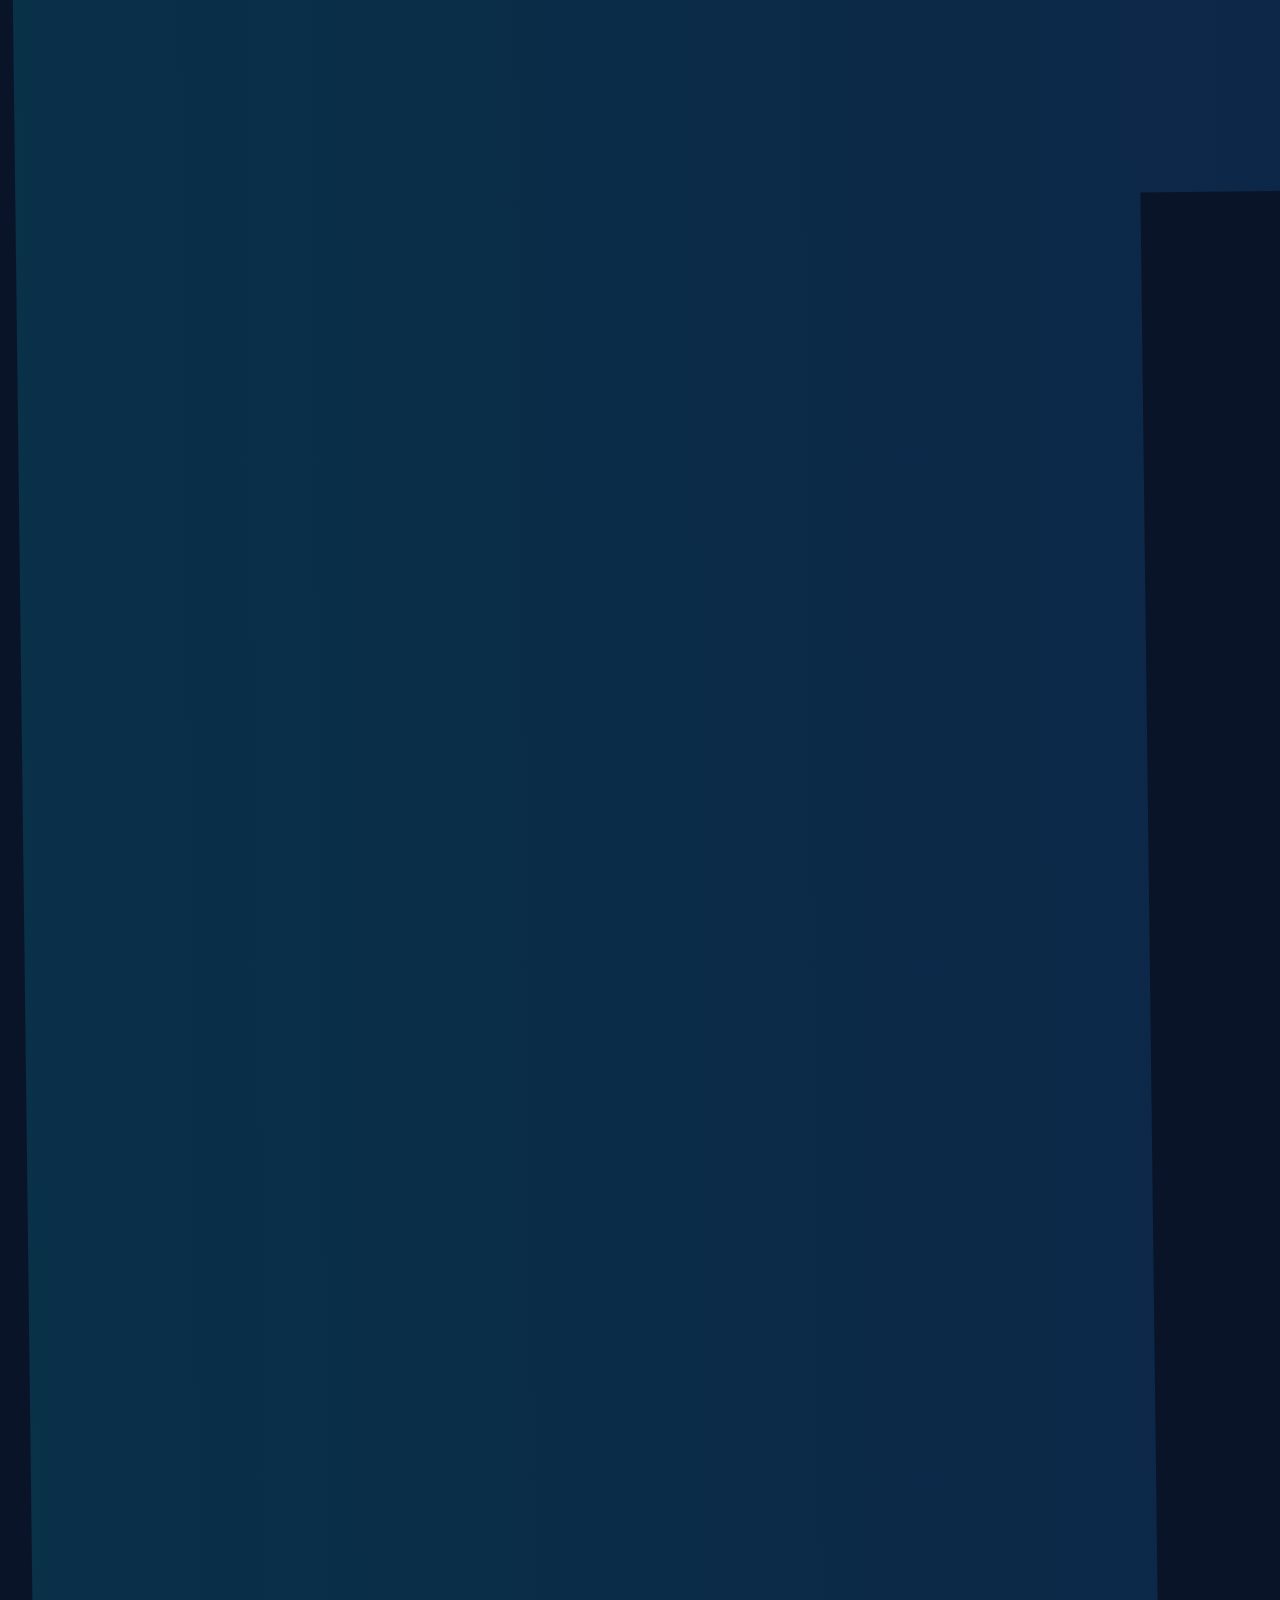
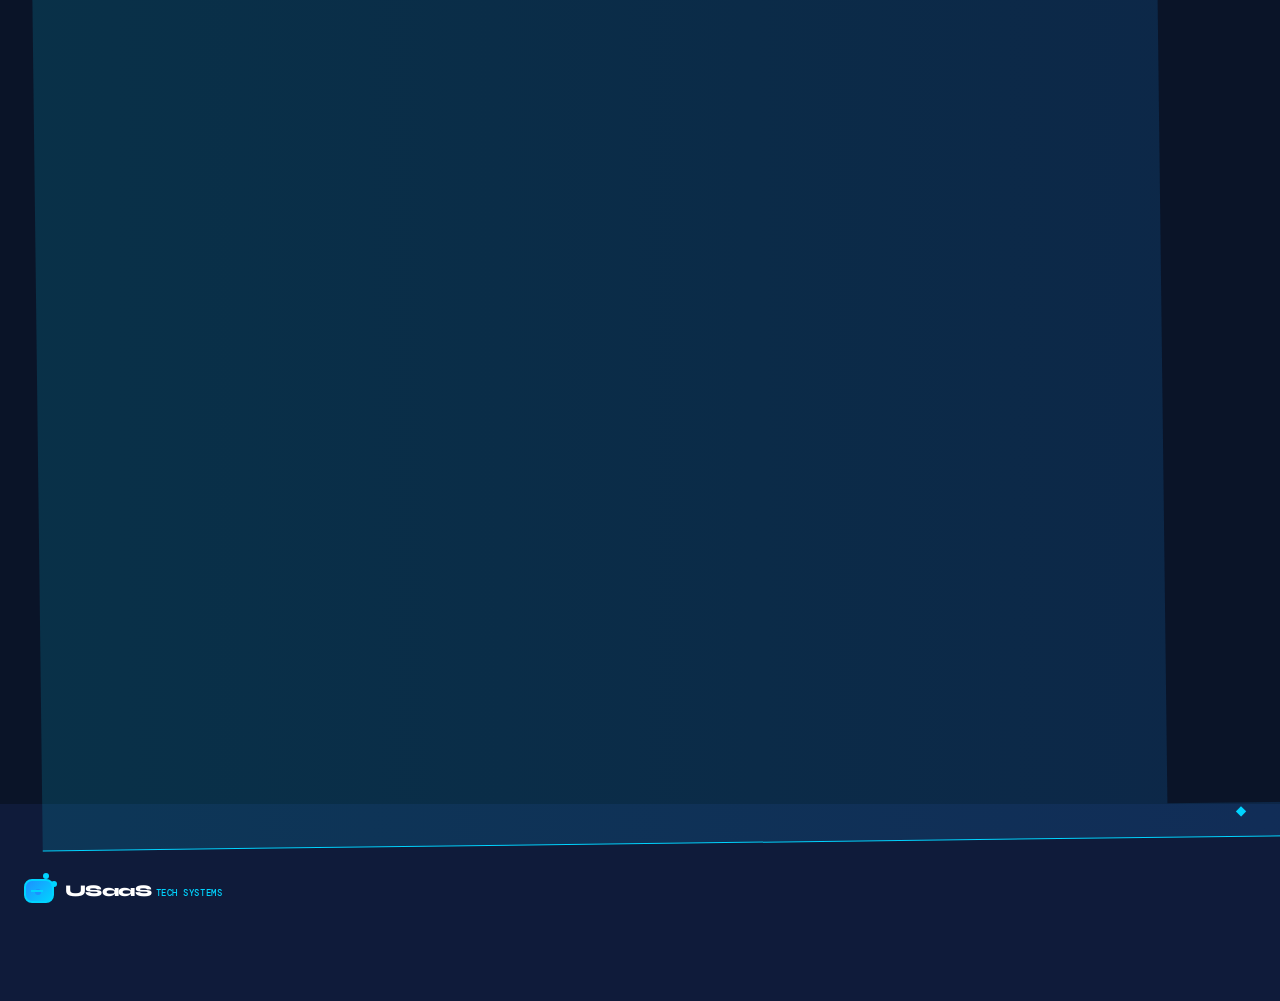
==== commit 731565d6: "Commit index.html to agent-and-contact-pages-c1f9 branch" ====
--- a/index.html
+++ b/index.html
@@ -43,33 +43,33 @@
       </div>
     </section>
 
-    <div class="trust-strip" aria-hidden="true"><div class="trust-track"><span>Human-supervised</span><span>Tool connected</span><span>Enterprise ready</span><span>Ready in minutes</span><span>Human-supervised</span><span>Tool connected</span><span>Enterprise ready</span><span>Ready in minutes</span></div></div>
+    <div class="trust-strip" aria-hidden="true"><div class="trust-track"><span>Human-supervised</span><span>Tool connected</span><span>Enterprise ready</span><span>Ready in minutes</span><span>Hum[...]
 
     <section class="section">
       <div class="shell">
-        <div class="section-head reveal"><div><p class="eyebrow">Shop by function</p><h2 class="section-title">Every team gets<br>an extra pair of hands.</h2></div><p class="lede">Choose an agent trained for a specific role, then refine its rules, access, and voice around the way your company already works.</p></div>
+        <div class="section-head reveal"><div><p class="eyebrow">Shop by function</p><h2 class="section-title">Every team gets<br>an extra pair of hands.</h2></div><p class="lede">Choose an agent trai[...]
         <div class="category-rail">
-          <a class="category-card reveal" href="/products.html?category=Sales"><span class="category-glyph"></span><span class="category-count">02</span><div><h3>Sales & revenue</h3><p>Prospecting, call intelligence, account research, and pipeline support.</p></div></a>
-          <a class="category-card reveal" href="/products.html?category=Marketing"><span class="category-glyph"></span><span class="category-count">02</span><div><h3>Marketing & content</h3><p>Campaign planning, content production, brand consistency, and optimization.</p></div></a>
-          <a class="category-card reveal" href="/products.html?category=Finance"><span class="category-glyph"></span><span class="category-count">02</span><div><h3>Finance & control</h3><p>Forecasting, invoice review, variance analysis, and reporting support.</p></div></a>
-          <a class="category-card reveal" href="/products.html"><span class="category-glyph"></span><span class="category-count">06</span><div><h3>Operations, people & customer</h3><p>Workflow, recruiting, support, success, HR, and contract operations.</p></div></a>
+          <a class="category-card reveal" href="/products.html?category=Sales"><span class="category-glyph"></span><span class="category-count">02</span><div><h3>Sales & revenue</h3><p>Prospecting, ca[...]
+          <a class="category-card reveal" href="/products.html?category=Marketing"><span class="category-glyph"></span><span class="category-count">02</span><div><h3>Marketing & content</h3><p>Campaig[...]
+          <a class="category-card reveal" href="/products.html?category=Finance"><span class="category-glyph"></span><span class="category-count">02</span><div><h3>Finance & control</h3><p>Forecasting[...]
+          <a class="category-card reveal" href="/products.html"><span class="category-glyph"></span><span class="category-count">06</span><div><h3>Operations, people & customer</h3><p>Workflow, recrui[...]
         </div>
       </div>
     </section>
 
     <section class="section dark">
       <div class="shell">
-        <div class="section-head reveal"><div><p class="eyebrow">Popular this week</p><h2 class="section-title">Agents earning<br>their keep.</h2></div><p class="lede">The marketplace favorites teams are using to clear queues, recover focus, and move important work faster.</p></div>
+        <div class="section-head reveal"><div><p class="eyebrow">Popular this week</p><h2 class="section-title">Agents earning<br>their keep.</h2></div><p class="lede">The marketplace favorites teams [...]
         <div class="featured-grid">
-          <article class="agent-feature primary reveal"><span class="bot-glyph"></span><div><div class="agent-meta"><span>Sales</span><span>Prospecting</span><span>★ 4.9</span></div></div><div><h3>Atlas SDR</h3><p>Finds qualified accounts, researches decision-makers, and drafts personalized outreach around the clock.</p></div><div class="feature-footer"><div class="price"><strong>$149</strong><small>per month</small></div><a class="button" href="/products.html?agent=atlas-sdr">Meet Atlas →</a></div></article>
-          <article class="agent-feature reveal"><span class="bot-glyph"></span><div><div class="agent-meta"><span>Customer</span><span>Support</span><span>★ 4.9</span></div></div><div><h3>Support Sage</h3><p>Resolves routine tickets with cited answers, gathers missing context, and escalates the cases that need human judgment.</p></div><div class="feature-footer"><div class="price"><strong>$129</strong><small>per month</small></div><a class="button light" href="/products.html?agent=support-sage">Meet Sage →</a></div></article>
+          <article class="agent-feature primary reveal"><span class="bot-glyph"></span><div><div class="agent-meta"><span>Sales</span><span>Prospecting</span><span>★ 4.9</span></div></div><div><[...]
+          <article class="agent-feature reveal"><span class="bot-glyph"></span><div><div class="agent-meta"><span>Customer</span><span>Support</span><span>★ 4.9</span></div></div><div><h3>Suppor[...]
         </div>
       </div>
     </section>
 
     <section class="section">
       <div class="shell">
-        <div class="section-head reveal"><div><p class="eyebrow">From cart to colleague</p><h2 class="section-title">Working before<br>your next meeting.</h2></div><p class="lede">Every agent comes with a defined job, transparent boundaries, tested integrations, and guided setup.</p></div>
+        <div class="section-head reveal"><div><p class="eyebrow">From cart to colleague</p><h2 class="section-title">Working before<br>your next meeting.</h2></div><p class="lede">Every agent come[...]
         <div class="how-grid">
           <article class="how-step reveal"><strong>01 / PICK</strong><h3>Choose the job</h3><p>Browse by team, task, tools, price, and support level.</p></article>
           <article class="how-step reveal"><strong>02 / CONNECT</strong><h3>Grant the right access</h3><p>Connect only the systems and information the agent needs.</p></article>
@@ -81,7 +81,7 @@
     </section>
   </main>
 
-  <footer class="site-footer"><div class="shell"><div class="footer-grid"><div class="footer-brand"><a class="brand" href="/"><span class="brand-mark"></span><span>USaaS <small>TECH SYSTEMS</small></span></a><p>A marketplace for useful, production-ready AI agents that connect to the tools your teams already use.</p></div><div class="footer-column"><h4>Marketplace</h4><a href="/products.html">All agents</a><a href="/services.html">For teams</a><a href="/about.html">How we vet</a></div><div class="footer-column"><h4>Talk to us</h4><a href="/contact.html">Get recommendations</a><a href="mailto:hello@usaastech.systems">hello@usaastech.systems</a></div></div><div class="footer-bottom"><span>© <span data-year></span> USaaS Tech Systems</span><span>Agents for work that matters.</span></div></div></footer>
+  <footer class="site-footer"><div class="shell"><div class="footer-grid"><div class="footer-brand"><a class="brand" href="/"><span class="brand-mark"></span><span>USaaS <small>TECH SYSTEMS</small></s[...]
   <script src="/script.js"></script>
 </body>
 </html>
--- a/styles.css
+++ b/styles.css
@@ -1,28 +1,31 @@
 @import url('https://fonts.googleapis.com/css2?family=DM+Mono:wght@400;500&family=Manrope:wght@400;500;600;700&family=Syne:wght@600;700;800&display=swap');
 
 :root {
-  --ink: #171814;
-  --ink-2: #24251f;
-  --cream: #f3f0e7;
-  --paper: #fcfaf3;
-  --mist: #deddd4;
-  --orange: #f05a2a;
-  --lime: #d8f65a;
-  --sky: #a9d8e8;
-  --yellow: #f4c84d;
-  --muted: #6b6d64;
-  --line: rgba(23,24,20,.17);
+  --ink: #ffffff;
+  --ink-2: #0f1b3a;
+  --cream: #0a1428;
+  --paper: #1a2d52;
+  --mist: #1e3a5f;
+  --orange: #00d4ff;
+  --lime: #1e90ff;
+  --sky: #00bfff;
+  --yellow: #00d4ff;
+  --muted: #a0aec0;
+  --line: rgba(255,255,255,.1);
   --display: "Syne", sans-serif;
   --body: "Manrope", sans-serif;
   --mono: "DM Mono", monospace;
   --radius: 18px;
-  --shadow: 0 26px 80px rgba(23,24,20,.13);
+  --shadow: 0 26px 80px rgba(0,0,0,.4);
+  --primary-blue: #0f1b3a;
+  --accent-cyan: #00d4ff;
+  --accent-blue: #1e90ff;
 }
 
 * { box-sizing: border-box; }
 html { scroll-behavior: smooth; }
 body { margin: 0; color: var(--ink); background: var(--cream); font-family: var(--body); -webkit-font-smoothing: antialiased; }
-body::after { content: ""; position: fixed; inset: 0; z-index: 50; pointer-events: none; opacity: .028; background-image: url("data:image/svg+xml,%3Csvg viewBox='0 0 160 160' xmlns='http://www.w3.org/2000/svg'%3E%3Cfilter id='n'%3E%3CfeTurbulence type='fractalNoise' baseFrequency='.85' numOctaves='3' stitchTiles='stitch'/%3E%3C/filter%3E%3Crect width='100%25' height='100%25' filter='url(%23n)'/%3E%3C/svg%3E"); }
+body::after { content: ""; position: fixed; inset: 0; z-index: 50; pointer-events: none; opacity: .028; background-image: url("data:image/svg+xml,%3Csvg viewBox='0 0 160 160' xmlns='http://www.w3.org/2000/svg'%3E%3Cpath d='M0,40 Q40,40 40,0 M0,40 Q40,40 40,80 M40,40 Q80,40 80,0 M40,40 Q80,40 80,80' fill='none' stroke='white' stroke-width='.5'/%3E%3C/svg%3E"); }
 body.modal-open { overflow: hidden; }
 a { color: inherit; text-decoration: none; }
 button, input, select, textarea { font: inherit; }
@@ -32,228 +35,288 @@
 .shell { width: min(1320px, calc(100% - 48px)); margin-inline: auto; }
 .mono { font: 500 .71rem/1.4 var(--mono); letter-spacing: .09em; text-transform: uppercase; }
 
-.site-header { position: sticky; top: 0; z-index: 30; background: rgba(243,240,231,.91); border-bottom: 1px solid var(--line); backdrop-filter: blur(18px); }
+.site-header { position: sticky; top: 0; z-index: 30; background: rgba(15,27,58,.95); border-bottom: 1px solid var(--line); backdrop-filter: blur(18px); }
 .nav-wrap { min-height: 78px; display: flex; align-items: center; justify-content: space-between; gap: 28px; }
-.brand { display: inline-flex; align-items: center; gap: 11px; font: 800 1.02rem/1 var(--display); letter-spacing: -.035em; white-space: nowrap; }
-.brand-mark { position: relative; width: 30px; height: 24px; display: inline-block; border: 2px solid var(--ink); border-radius: 50%; transform: rotate(-12deg); }
-.brand-mark::before { content: ""; position: absolute; width: 5px; height: 5px; border-radius: 50%; background: var(--orange); top: -4px; right: 3px; box-shadow: -11px 20px 0 var(--lime); }
-.brand-mark::after { content: ""; position: absolute; width: 15px; height: 2px; background: var(--ink); top: 9px; left: 5px; }
-.brand small { color: var(--orange); font: 500 .58rem var(--mono); letter-spacing: .06em; }
-.nav-links { display: flex; align-items: center; gap: 28px; font-size: .86rem; font-weight: 700; }
+.brand { display: inline-flex; align-items: center; gap: 11px; font: 800 1.02rem/1 var(--display); letter-spacing: -.035em; white-space: nowrap; color: var(--ink); }
+.brand-mark { position: relative; width: 30px; height: 24px; display: inline-block; border: 2px solid var(--accent-cyan); border-radius: 8px; background: linear-gradient(135deg, var(--accent-blue), var(--accent-cyan)); }
+.brand-mark::before { content: ""; position: absolute; width: 6px; height: 6px; border-radius: 50%; background: var(--accent-cyan); top: -8px; right: 3px; box-shadow: -8px 16px 0 var(--accent-blue), 8px 8px 0 var(--accent-cyan); }
+.brand-mark::after { content: ""; position: absolute; width: 12px; height: 2px; background: var(--accent-cyan); top: 9px; left: 5px; }
+.brand small { color: var(--accent-cyan); font: 500 .58rem var(--mono); letter-spacing: .06em; }
+.nav-links { display: flex; align-items: center; gap: 28px; font-size: .86rem; font-weight: 700; color: var(--ink); }
 .nav-links > a:not(.nav-cta) { position: relative; }
-.nav-links > a:not(.nav-cta)::after { content: ""; position: absolute; left: 0; right: 100%; bottom: -8px; height: 2px; background: var(--orange); transition: right .2s ease; }
+.nav-links > a:not(.nav-cta)::after { content: ""; position: absolute; left: 0; right: 100%; bottom: -8px; height: 2px; background: var(--accent-cyan); transition: right .2s ease; }
 .nav-links > a:hover::after, .nav-links > a.active::after { right: 0; }
-.nav-cta, .button { min-height: 48px; padding: 0 21px; border: 1px solid var(--ink); border-radius: 999px; background: var(--ink); color: var(--paper); display: inline-flex; align-items: center; justify-content: center; gap: 10px; font-weight: 700; cursor: pointer; transition: transform .2s ease, box-shadow .2s ease, background .2s ease; }
-.nav-cta:hover, .button:hover { transform: translateY(-2px); box-shadow: 0 8px 0 var(--orange); }
-.button.orange { background: var(--orange); color: var(--ink); }
-.button.light { background: var(--paper); color: var(--ink); }
-.button.outline { background: transparent; color: var(--ink); }
+.nav-cta, .button { min-height: 48px; padding: 0 21px; border: 1px solid var(--accent-cyan); border-radius: 999px; background: var(--accent-cyan); color: var(--primary-blue); display: inline-flex; align-items: center; justify-content: center; font: 600 .75rem var(--mono); text-transform: uppercase; letter-spacing: .06em; cursor: pointer; transition: all .2s ease; }
+.nav-cta:hover, .button:hover { transform: translateY(-2px); box-shadow: 0 8px 24px rgba(0,212,255,.3); }
+.button.orange { background: var(--accent-cyan); color: var(--primary-blue); }
+.button.light { background: var(--paper); color: var(--ink); border-color: var(--paper); }
+.button.outline { background: transparent; color: var(--accent-cyan); border-color: var(--accent-cyan); }
 .button.small { min-height: 40px; padding: 0 16px; font-size: .8rem; }
 .menu-toggle { display: none; width: 42px; height: 42px; border: 0; background: transparent; padding: 7px; }
 .menu-toggle span { display: block; height: 2px; margin: 6px 0; background: var(--ink); }
 
-.eyebrow { display: inline-flex; align-items: center; gap: 10px; margin: 0 0 20px; font: 500 .7rem/1 var(--mono); letter-spacing: .1em; text-transform: uppercase; }
-.eyebrow::before { content: ""; width: 9px; height: 9px; border: 1px solid currentColor; border-radius: 50%; background: var(--orange); }
-.display { margin: 0; font: 700 clamp(4rem, 8.7vw, 9rem)/.83 var(--display); letter-spacing: -.078em; }
-.display em { color: var(--orange); font-style: normal; }
+.eyebrow { display: inline-flex; align-items: center; gap: 10px; margin: 0 0 20px; font: 500 .7rem/1 var(--mono); letter-spacing: .1em; text-transform: uppercase; color: var(--accent-cyan); }
+.eyebrow::before { content: ""; width: 9px; height: 9px; border: 1px solid currentColor; border-radius: 50%; background: var(--accent-cyan); }
+.display { margin: 0; font: 700 clamp(4rem, 8.7vw, 9rem)/.83 var(--display); letter-spacing: -.078em; color: var(--ink); }
+.display em { color: var(--accent-cyan); font-style: normal; }
 .lede { max-width: 630px; color: var(--muted); font-size: clamp(1.04rem, 1.5vw, 1.24rem); line-height: 1.68; }
 
-.market-hero { position: relative; overflow: hidden; min-height: 760px; padding: 100px 0 78px; }
+.market-hero { position: relative; overflow: hidden; min-height: 760px; padding: 100px 0 78px; background: linear-gradient(135deg, var(--primary-blue), var(--cream)); }
 .market-hero-grid { display: grid; grid-template-columns: 1.22fr .78fr; gap: 60px; align-items: end; }
 .market-hero-copy { position: relative; z-index: 2; }
 .market-hero-copy .lede { margin: 35px 0 30px 8vw; }
 .hero-actions { margin-left: 8vw; display: flex; flex-wrap: wrap; gap: 12px; }
 .hero-interface { position: relative; z-index: 3; margin-bottom: 10px; transform: rotate(2deg); }
-.agent-console { padding: 20px; background: var(--ink); color: var(--paper); border: 1px solid #41423b; border-radius: var(--radius); box-shadow: var(--shadow); }
-.console-top { display: flex; align-items: center; justify-content: space-between; gap: 16px; padding-bottom: 18px; border-bottom: 1px solid #3e3f38; }
+.agent-console { padding: 20px; background: var(--paper); color: var(--ink); border: 1px solid var(--accent-cyan); border-radius: var(--radius); box-shadow: var(--shadow); }
+.console-top { display: flex; align-items: center; justify-content: space-between; gap: 16px; padding-bottom: 18px; border-bottom: 1px solid var(--accent-cyan); }
 .console-lights { display: flex; gap: 6px; }
-.console-lights i { width: 8px; height: 8px; border-radius: 50%; background: var(--orange); }
-.console-lights i:nth-child(2) { background: var(--yellow); }.console-lights i:nth-child(3) { background: var(--lime); }
+.console-lights i { width: 8px; height: 8px; border-radius: 50%; background: var(--accent-cyan); }
+.console-lights i:nth-child(2) { background: var(--accent-blue); }
+.console-lights i:nth-child(3) { background: var(--accent-cyan); }
 .console-body { padding: 22px 0 4px; }
 .console-line { display: grid; grid-template-columns: 74px 1fr; gap: 15px; margin-bottom: 17px; font-family: var(--mono); font-size: .73rem; }
-.console-line span:first-child { color: #75776f; }.console-line span:last-child { color: var(--lime); }
-.console-status { margin-top: 28px; padding: 17px; border-radius: 12px; background: #2d2f28; display: flex; align-items: center; gap: 13px; }
-.status-pulse { width: 10px; height: 10px; flex: 0 0 auto; border-radius: 50%; background: var(--lime); box-shadow: 0 0 0 6px rgba(216,246,90,.12); animation: pulse 1.8s ease infinite; }
-@keyframes pulse { 50% { box-shadow: 0 0 0 12px rgba(216,246,90,0); } }
-.orbit-grid { position: absolute; width: min(55vw, 740px); aspect-ratio: 1; right: -18vw; top: -55px; border: 1px solid var(--line); border-radius: 50%; }
+.console-line span:first-child { color: var(--muted); }
+.console-line span:last-child { color: var(--accent-cyan); }
+.console-status { margin-top: 28px; padding: 17px; border-radius: 12px; background: rgba(0,212,255,.1); display: flex; align-items: center; gap: 13px; border: 1px solid var(--accent-cyan); }
+.status-pulse { width: 10px; height: 10px; flex: 0 0 auto; border-radius: 50%; background: var(--accent-cyan); box-shadow: 0 0 0 6px rgba(0,212,255,.2); animation: pulse 1.8s ease infinite; }
+@keyframes pulse { 50% { box-shadow: 0 0 0 12px rgba(0,212,255,.1); } }
+.orbit-grid { position: absolute; width: min(55vw, 740px); aspect-ratio: 1; right: -18vw; top: -55px; border: 1px solid var(--accent-blue); border-radius: 50%; }
 .orbit-grid::before, .orbit-grid::after { content: ""; position: absolute; border: inherit; border-radius: inherit; }
-.orbit-grid::before { inset: 17%; }.orbit-grid::after { inset: 36%; background: var(--lime); }
-.orbit-chip { position: absolute; width: 98px; height: 42px; display: grid; place-items: center; border: 1px solid var(--ink); border-radius: 10px; background: var(--paper); font: 500 .65rem var(--mono); box-shadow: 6px 6px 0 var(--orange); }
-.orbit-chip.one { top: 11%; left: 12%; transform: rotate(-6deg); }.orbit-chip.two { right: 4%; bottom: 28%; transform: rotate(7deg); }
-
-.trust-strip { border-block: 1px solid var(--ink); overflow: hidden; background: var(--lime); transform: rotate(-.7deg) scale(1.01); }
+.orbit-grid::before { inset: 17%; }
+.orbit-grid::after { inset: 36%; background: var(--accent-cyan); opacity: .1; }
+.orbit-chip { position: absolute; width: 98px; height: 42px; display: grid; place-items: center; border: 1px solid var(--accent-cyan); border-radius: 10px; background: var(--paper); font: 500 .65rem var(--mono); color: var(--ink); }
+.orbit-chip.one { top: 11%; left: 12%; transform: rotate(-6deg); }
+.orbit-chip.two { right: 4%; bottom: 28%; transform: rotate(7deg); }
+
+.trust-strip { border-block: 1px solid var(--accent-cyan); overflow: hidden; background: linear-gradient(90deg, rgba(0,212,255,.15), rgba(30,144,255,.15)); transform: rotate(-.7deg) scale(1.01); }
 .trust-track { width: max-content; display: flex; animation: marquee 28s linear infinite; }
-.trust-track span { padding: 17px 34px; font: 700 .78rem var(--mono); text-transform: uppercase; letter-spacing: .08em; }
+.trust-track span { padding: 17px 34px; font: 700 .78rem var(--mono); text-transform: uppercase; letter-spacing: .08em; color: var(--accent-cyan); }
 .trust-track span::after { content: "◆"; margin-left: 68px; }
 @keyframes marquee { to { transform: translateX(-50%); } }
 
-.section { padding: 120px 0; }
-.section.dark { color: var(--paper); background: var(--ink); }
+.section { padding: 120px 0; background: var(--cream); }
+.section.dark { color: var(--ink); background: var(--primary-blue); }
 .section-head { display: grid; grid-template-columns: 1fr .8fr; gap: 60px; align-items: end; margin-bottom: 58px; }
 .section-head .lede { margin: 0; justify-self: end; }
 .section-title { margin: 0; font: 700 clamp(2.8rem, 5.7vw, 6rem)/.91 var(--display); letter-spacing: -.065em; }
-.dark .lede { color: #a8aaa2; }
+.dark .lede { color: var(--muted); }
 
 .category-rail { display: grid; grid-template-columns: repeat(12, 1fr); gap: 18px; }
-.category-card { min-height: 280px; padding: 26px; border: 1px solid var(--line); border-radius: var(--radius); background: var(--paper); display: flex; flex-direction: column; justify-content: space-between; overflow: hidden; position: relative; transition: transform .25s ease, box-shadow .25s ease; }
-.category-card:nth-child(1), .category-card:nth-child(4) { grid-column: span 5; }.category-card:nth-child(2), .category-card:nth-child(3) { grid-column: span 7; }
-.category-card:nth-child(2) { background: var(--sky); }.category-card:nth-child(3) { background: var(--orange); }.category-card:nth-child(4) { background: var(--lime); }
+.category-card { min-height: 280px; padding: 26px; border: 1px solid var(--line); border-radius: var(--radius); background: var(--paper); display: flex; flex-direction: column; justify-content: space-between; transition: all .3s ease; color: var(--ink); }
+.category-card:nth-child(1), .category-card:nth-child(4) { grid-column: span 5; }
+.category-card:nth-child(2), .category-card:nth-child(3) { grid-column: span 7; }
+.category-card:nth-child(2) { background: linear-gradient(135deg, rgba(30,144,255,.3), rgba(0,212,255,.2)); }
+.category-card:nth-child(3) { background: linear-gradient(135deg, rgba(0,212,255,.3), rgba(30,144,255,.2)); }
+.category-card:nth-child(4) { background: linear-gradient(135deg, rgba(0,212,255,.2), rgba(30,144,255,.3)); }
 .category-card:hover { transform: translateY(-7px) rotate(-.5deg); box-shadow: var(--shadow); }
 .category-card h3 { position: relative; z-index: 2; margin: 0 0 8px; max-width: 440px; font: 700 clamp(1.8rem, 3vw, 3.5rem)/.96 var(--display); letter-spacing: -.055em; }
 .category-card p { position: relative; z-index: 2; max-width: 480px; margin: 0; opacity: .68; line-height: 1.6; }
-.category-count { position: relative; z-index: 2; width: 52px; height: 52px; border: 1px solid currentColor; border-radius: 50%; display: grid; place-items: center; font: 500 .73rem var(--mono); }
-.category-glyph { position: absolute; width: 170px; height: 170px; right: -35px; top: -35px; border: 2px solid currentColor; border-radius: 50%; opacity: .18; }
+.category-count { position: relative; z-index: 2; width: 52px; height: 52px; border: 1px solid var(--accent-cyan); border-radius: 50%; display: grid; place-items: center; font: 500 .73rem var(--mono); color: var(--accent-cyan); }
+.category-glyph { position: absolute; width: 170px; height: 170px; right: -35px; top: -35px; border: 2px solid var(--accent-blue); border-radius: 50%; opacity: .18; }
 .category-glyph::before, .category-glyph::after { content: ""; position: absolute; border: inherit; }
-.category-glyph::before { inset: 24%; border-radius: 50%; }.category-glyph::after { width: 70%; height: 2px; left: 15%; top: 50%; border: 0; background: currentColor; transform: rotate(35deg); }
+.category-glyph::before { inset: 24%; border-radius: 50%; }
+.category-glyph::after { width: 70%; height: 2px; left: 15%; top: 50%; border: 0; background: currentColor; transform: rotate(35deg); }
 
 .featured-grid { display: grid; grid-template-columns: 1.05fr .95fr; gap: 20px; }
-.agent-feature { min-height: 540px; padding: 35px; border: 1px solid rgba(255,255,255,.17); border-radius: var(--radius); display: flex; flex-direction: column; justify-content: space-between; background: var(--ink-2); position: relative; overflow: hidden; }
-.agent-feature.primary { background: var(--orange); color: var(--ink); }
+.agent-feature { min-height: 540px; padding: 35px; border: 1px solid var(--accent-cyan); border-radius: var(--radius); display: flex; flex-direction: column; justify-content: space-between; background: var(--paper); position: relative; overflow: hidden; }
+.agent-feature.primary { background: linear-gradient(135deg, var(--accent-cyan), var(--accent-blue)); color: var(--primary-blue); }
 .agent-feature h3 { position: relative; z-index: 2; max-width: 590px; margin: 0 0 18px; font: 700 clamp(2.5rem, 5vw, 5.5rem)/.88 var(--display); letter-spacing: -.07em; }
 .agent-feature p { position: relative; z-index: 2; max-width: 540px; line-height: 1.65; opacity: .72; }
 .agent-meta { display: flex; gap: 8px; flex-wrap: wrap; position: relative; z-index: 2; }
 .agent-meta span { padding: 8px 11px; border: 1px solid currentColor; border-radius: 999px; font: 500 .62rem var(--mono); text-transform: uppercase; }
 .feature-footer { display: flex; align-items: end; justify-content: space-between; gap: 25px; position: relative; z-index: 2; }
-.price strong { display: block; font: 700 2rem var(--display); letter-spacing: -.04em; }.price small { opacity: .6; }
+.price strong { display: block; font: 700 2rem var(--display); letter-spacing: -.04em; }
+.price small { opacity: .6; }
 .bot-glyph { position: absolute; right: -45px; top: 35px; width: 250px; height: 250px; border: 2px solid currentColor; border-radius: 50%; opacity: .13; }
 .bot-glyph::before { content: ""; position: absolute; inset: 23%; border: inherit; border-radius: 20%; transform: rotate(28deg); }
 
 .how-grid { display: grid; grid-template-columns: repeat(4, 1fr); border-top: 1px solid var(--line); }
 .how-step { min-height: 300px; padding: 28px 26px; border-right: 1px solid var(--line); }
 .how-step:last-child { border-right: 0; }
-.how-step strong { display: block; color: var(--orange); font: 500 .72rem var(--mono); }
+.how-step strong { display: block; color: var(--accent-cyan); font: 500 .72rem var(--mono); }
 .how-step h3 { margin: 105px 0 14px; font: 700 1.5rem/1.05 var(--display); letter-spacing: -.04em; }
 .how-step p { margin: 0; color: var(--muted); line-height: 1.65; font-size: .9rem; }
 
-.cta-panel { margin-top: 110px; padding: 65px; border: 1px solid var(--ink); border-radius: var(--radius); background: var(--lime); display: grid; grid-template-columns: 1fr auto; align-items: end; gap: 45px; box-shadow: 12px 12px 0 var(--orange); }
+.cta-panel { margin-top: 110px; padding: 65px; border: 1px solid var(--accent-cyan); border-radius: var(--radius); background: linear-gradient(135deg, rgba(0,212,255,.15), rgba(30,144,255,.15)); display: grid; grid-template-columns: 1fr auto; align-items: end; gap: 40px; }
 .cta-panel h2 { margin: 0; max-width: 890px; font: 700 clamp(2.7rem, 6vw, 6rem)/.88 var(--display); letter-spacing: -.07em; }
 
-.page-hero { padding: 92px 0 68px; border-bottom: 1px solid var(--line); }
+.page-hero { padding: 92px 0 68px; border-bottom: 1px solid var(--line); background: linear-gradient(135deg, var(--primary-blue), var(--cream)); }
 .page-hero-grid { display: grid; grid-template-columns: 1.15fr .85fr; gap: 65px; align-items: end; }
 .page-title { margin: 0; font: 700 clamp(4rem, 8.5vw, 8.5rem)/.83 var(--display); letter-spacing: -.078em; }
-.page-title em { display: block; color: var(--orange); font-style: normal; }
+.page-title em { display: block; color: var(--accent-cyan); font-style: normal; }
 .page-hero .lede { margin-bottom: 7px; }
 
 .catalog-section { padding: 50px 0 120px; }
-.catalog-toolbar { position: sticky; top: 78px; z-index: 15; padding: 18px 0; background: rgba(243,240,231,.94); backdrop-filter: blur(15px); border-bottom: 1px solid var(--line); }
+.catalog-toolbar { position: sticky; top: 78px; z-index: 15; padding: 18px 0; background: rgba(10,20,40,.94); backdrop-filter: blur(15px); border-bottom: 1px solid var(--line); }
 .catalog-controls { display: grid; grid-template-columns: minmax(220px, 1fr) auto; gap: 20px; align-items: center; }
 .search-box { position: relative; }
-.search-box input { width: 100%; min-height: 48px; padding: 0 48px 0 18px; border: 1px solid var(--ink); border-radius: 999px; background: var(--paper); outline: none; }
-.search-box input:focus { box-shadow: 0 0 0 3px var(--orange); }
-.search-box::after { content: "⌕"; position: absolute; right: 18px; top: 9px; font-size: 1.35rem; }
+.search-box input { width: 100%; min-height: 48px; padding: 0 48px 0 18px; border: 1px solid var(--accent-cyan); border-radius: 999px; background: var(--paper); color: var(--ink); outline: none; }
+.search-box input::placeholder { color: var(--muted); }
+.search-box input:focus { box-shadow: 0 0 0 3px rgba(0,212,255,.3); }
+.search-box::after { content: "⌕"; position: absolute; right: 18px; top: 9px; font-size: 1.35rem; color: var(--accent-cyan); }
 .filter-pills { display: flex; gap: 8px; flex-wrap: wrap; justify-content: flex-end; }
-.filter-pill { min-height: 39px; padding: 0 14px; border: 1px solid var(--ink); border-radius: 999px; background: transparent; font: 500 .68rem var(--mono); text-transform: uppercase; cursor: pointer; }
-.filter-pill:hover, .filter-pill.active { background: var(--ink); color: var(--paper); }
+.filter-pill { min-height: 39px; padding: 0 14px; border: 1px solid var(--accent-cyan); border-radius: 999px; background: transparent; font: 500 .68rem var(--mono); text-transform: uppercase; cursor: pointer; color: var(--ink); transition: all .2s ease; }
+.filter-pill:hover, .filter-pill.active { background: var(--accent-cyan); color: var(--primary-blue); }
 .catalog-heading { display: flex; align-items: center; justify-content: space-between; gap: 20px; margin: 42px 0 24px; }
 .catalog-heading h2 { margin: 0; font: 700 clamp(2.2rem, 4vw, 4rem)/1 var(--display); letter-spacing: -.05em; }
 .result-count { color: var(--muted); }
 .agent-grid { display: grid; grid-template-columns: repeat(3, 1fr); gap: 18px; }
-.agent-card { min-height: 405px; padding: 25px; border: 1px solid var(--line); border-radius: var(--radius); background: var(--paper); display: flex; flex-direction: column; transition: transform .22s ease, box-shadow .22s ease; }
+.agent-card { min-height: 405px; padding: 25px; border: 1px solid var(--accent-cyan); border-radius: var(--radius); background: var(--paper); display: flex; flex-direction: column; transition: transform .3s ease, box-shadow .3s ease; color: var(--ink); }
 .agent-card:hover { transform: translateY(-6px); box-shadow: var(--shadow); }
 .agent-card-top { display: flex; align-items: flex-start; justify-content: space-between; gap: 18px; }
-.agent-icon { width: 56px; height: 56px; border: 1px solid var(--ink); border-radius: 14px; display: grid; place-items: center; background: var(--card-accent, var(--lime)); font: 800 1rem var(--display); transform: rotate(-4deg); }
-.agent-rating { font: 500 .68rem var(--mono); white-space: nowrap; }
-.agent-category { margin: 34px 0 12px; color: var(--orange); font: 500 .66rem var(--mono); text-transform: uppercase; letter-spacing: .07em; }
+.agent-icon { width: 56px; height: 56px; border: 1px solid var(--accent-cyan); border-radius: 14px; display: grid; place-items: center; background: linear-gradient(135deg, var(--accent-blue), var(--accent-cyan)); font: 800 1rem var(--display); color: var(--primary-blue); }
+.agent-rating { font: 500 .68rem var(--mono); white-space: nowrap; color: var(--accent-cyan); }
+.agent-category { margin: 34px 0 12px; color: var(--accent-cyan); font: 500 .66rem var(--mono); text-transform: uppercase; letter-spacing: .07em; }
 .agent-card h3 { margin: 0 0 12px; font: 700 1.75rem/1.05 var(--display); letter-spacing: -.045em; }
 .agent-card p { margin: 0; color: var(--muted); line-height: 1.58; font-size: .9rem; }
 .agent-card-bottom { margin-top: auto; padding-top: 24px; border-top: 1px solid var(--line); display: flex; align-items: end; justify-content: space-between; gap: 16px; }
-.card-price strong { display: block; font: 700 1.35rem var(--display); }.card-price small { color: var(--muted); font-size: .68rem; }
-.detail-button { border: 0; padding: 5px 0; background: transparent; border-bottom: 1px solid var(--ink); font-weight: 700; cursor: pointer; }
-.detail-button:hover { color: var(--orange); border-color: var(--orange); }
-.empty-state { grid-column: 1 / -1; padding: 70px 25px; text-align: center; border: 1px dashed var(--ink); border-radius: var(--radius); }
-.empty-state h3 { margin: 0 0 10px; font: 700 2rem var(--display); }.empty-state p { color: var(--muted); }
+.card-price strong { display: block; font: 700 1.35rem var(--display); }
+.card-price small { color: var(--muted); font-size: .68rem; }
+.detail-button { border: 0; padding: 5px 0; background: transparent; border-bottom: 1px solid var(--accent-cyan); font-weight: 700; cursor: pointer; color: var(--accent-cyan); transition: all .2s ease; }
+.detail-button:hover { color: var(--accent-blue); border-color: var(--accent-blue); }
+.empty-state { grid-column: 1 / -1; padding: 70px 25px; text-align: center; border: 1px dashed var(--accent-cyan); border-radius: var(--radius); }
+.empty-state h3 { margin: 0 0 10px; font: 700 2rem var(--display); }
+.empty-state p { color: var(--muted); }
 
 .agent-modal { position: fixed; inset: 0; z-index: 60; display: none; }
 .agent-modal.open { display: block; }
-.modal-backdrop { position: absolute; inset: 0; background: rgba(23,24,20,.72); backdrop-filter: blur(6px); }
-.modal-panel { position: absolute; right: 0; top: 0; bottom: 0; width: min(680px, 100%); padding: 34px; overflow-y: auto; background: var(--paper); box-shadow: -30px 0 90px rgba(0,0,0,.25); animation: slideIn .28s ease; }
+.modal-backdrop { position: absolute; inset: 0; background: rgba(0,0,0,.72); backdrop-filter: blur(6px); }
+.modal-panel { position: absolute; right: 0; top: 0; bottom: 0; width: min(680px, 100%); padding: 34px; overflow-y: auto; background: var(--cream); box-shadow: -30px 0 90px rgba(0,0,0,.25); animation: slideIn .3s ease; }
 @keyframes slideIn { from { transform: translateX(30px); opacity: 0; } }
-.modal-close { position: sticky; top: 0; z-index: 2; margin-left: auto; width: 43px; height: 43px; border: 1px solid var(--ink); border-radius: 50%; background: var(--paper); cursor: pointer; font-size: 1.3rem; }
-.modal-hero { margin-top: 15px; padding: 35px; border-radius: var(--radius); background: var(--lime); border: 1px solid var(--ink); }
-.modal-hero .agent-icon { margin-bottom: 55px; background: var(--paper); }
-.modal-hero h2 { margin: 12px 0; font: 700 clamp(2.6rem, 6vw, 5rem)/.9 var(--display); letter-spacing: -.065em; }
-.modal-hero p { max-width: 520px; line-height: 1.65; }
+.modal-close { position: sticky; top: 0; z-index: 2; margin-left: auto; width: 43px; height: 43px; border: 1px solid var(--accent-cyan); border-radius: 50%; background: var(--cream); cursor: pointer; font: 600 1.2rem/1 monospace; color: var(--accent-cyan); transition: all .2s ease; }
+.modal-close:hover { background: var(--accent-cyan); color: var(--primary-blue); }
+.modal-hero { margin-top: 15px; padding: 35px; border-radius: var(--radius); background: linear-gradient(135deg, var(--accent-cyan), var(--accent-blue)); border: 1px solid var(--accent-cyan); }
+.modal-hero .agent-icon { margin-bottom: 55px; background: var(--cream); }
+.modal-hero h2 { margin: 12px 0; font: 700 clamp(2.6rem, 6vw, 5rem)/.9 var(--display); letter-spacing: -.065em; color: var(--primary-blue); }
+.modal-hero p { max-width: 520px; line-height: 1.65; color: var(--primary-blue); }
 .modal-section { padding: 30px 0; border-bottom: 1px solid var(--line); }
 .modal-section h3 { margin: 0 0 17px; font: 700 1.45rem var(--display); }
 .capability-list { display: grid; grid-template-columns: 1fr 1fr; gap: 10px; padding: 0; list-style: none; }
-.capability-list li { padding: 13px; border: 1px solid var(--line); border-radius: 10px; font-size: .86rem; }
+.capability-list li { padding: 13px; border: 1px solid var(--line); border-radius: 10px; font-size: .86rem; background: var(--paper); }
 .modal-facts { display: grid; grid-template-columns: repeat(3, 1fr); gap: 10px; }
-.modal-fact { padding: 15px; background: var(--cream); border-radius: 10px; }
+.modal-fact { padding: 15px; background: var(--paper); border-radius: 10px; border: 1px solid var(--line); }
 .modal-fact span { display: block; margin-bottom: 7px; color: var(--muted); font: 500 .61rem var(--mono); text-transform: uppercase; }
 .modal-purchase { padding-top: 30px; display: flex; align-items: center; justify-content: space-between; gap: 24px; }
-.modal-price strong { display: block; font: 700 2rem var(--display); }.modal-price small { color: var(--muted); }
+.modal-price strong { display: block; font: 700 2rem var(--display); }
+.modal-price small { color: var(--muted); }
 
 .service-grid { display: grid; grid-template-columns: repeat(2, 1fr); gap: 20px; }
-.service-card { min-height: 420px; padding: 36px; border: 1px solid var(--line); border-radius: var(--radius); background: var(--paper); display: flex; flex-direction: column; justify-content: space-between; }
-.service-card:nth-child(2) { margin-top: 70px; background: var(--sky); }.service-card:nth-child(3) { background: var(--orange); }.service-card:nth-child(4) { margin-top: 70px; background: var(--lime); }
-.service-card h2 { margin: 0 0 14px; font: 700 clamp(2.2rem, 4vw, 4rem)/.93 var(--display); letter-spacing: -.055em; }.service-card p { max-width: 500px; line-height: 1.7; opacity: .7; }
-.service-number { width: 48px; height: 48px; display: grid; place-items: center; border: 1px solid currentColor; border-radius: 50%; font: 500 .7rem var(--mono); }
-.process-list { border-top: 1px solid rgba(255,255,255,.18); }
-.process-row { display: grid; grid-template-columns: 80px 1fr 1fr; gap: 32px; padding: 38px 0; border-bottom: 1px solid rgba(255,255,255,.18); }
-.process-row h3 { margin: 0; font: 700 clamp(1.5rem, 3vw, 2.8rem)/1 var(--display); letter-spacing: -.04em; }.process-row p { margin: 0; color: #a8aaa2; line-height: 1.65; }
+.service-card { min-height: 420px; padding: 36px; border: 1px solid var(--line); border-radius: var(--radius); background: var(--paper); display: flex; flex-direction: column; justify-content: space-between; transition: all .3s ease; }
+.service-card:nth-child(2) { margin-top: 70px; background: linear-gradient(135deg, rgba(30,144,255,.3), rgba(0,212,255,.2)); }
+.service-card:nth-child(3) { background: linear-gradient(135deg, rgba(0,212,255,.3), rgba(30,144,255,.2)); }
+.service-card:nth-child(4) { margin-top: 70px; background: linear-gradient(135deg, rgba(0,212,255,.2), rgba(30,144,255,.3)); }
+.service-card h2 { margin: 0 0 14px; font: 700 clamp(2.2rem, 4vw, 4rem)/.93 var(--display); letter-spacing: -.055em; }
+.service-card p { max-width: 500px; line-height: 1.7; opacity: .7; }
+.service-number { width: 48px; height: 48px; display: grid; place-items: center; border: 1px solid var(--accent-cyan); border-radius: 50%; font: 500 .7rem var(--mono); color: var(--accent-cyan); }
+.process-list { border-top: 1px solid var(--line); }
+.process-row { display: grid; grid-template-columns: 80px 1fr 1fr; gap: 32px; padding: 38px 0; border-bottom: 1px solid var(--line); }
+.process-row h3 { margin: 0; font: 700 clamp(1.5rem, 3vw, 2.8rem)/1 var(--display); letter-spacing: -.04em; }
+.process-row p { margin: 0; color: var(--muted); line-height: 1.65; }
 
 .about-statement { display: grid; grid-template-columns: .65fr 1.35fr; gap: 65px; }
-.about-statement h2 { margin: 0; font: 700 clamp(3rem, 6vw, 6.7rem)/.92 var(--display); letter-spacing: -.07em; }.about-statement h2 span { color: var(--orange); }
+.about-statement h2 { margin: 0; font: 700 clamp(3rem, 6vw, 6.7rem)/.92 var(--display); letter-spacing: -.07em; }
+.about-statement h2 span { color: var(--accent-cyan); }
 .about-copy p { margin: 0 0 22px; max-width: 760px; color: var(--muted); font-size: 1.12rem; line-height: 1.75; }
 .principles-grid { display: grid; grid-template-columns: repeat(3, 1fr); gap: 18px; }
-.principle { min-height: 330px; padding: 28px; border: 1px solid rgba(255,255,255,.18); border-radius: var(--radius); display: flex; flex-direction: column; justify-content: space-between; }
-.principle:nth-child(2) { background: var(--orange); color: var(--ink); }.principle:nth-child(3) { background: var(--lime); color: var(--ink); }
-.principle h3 { margin: 0 0 12px; font: 700 1.85rem var(--display); letter-spacing: -.04em; }.principle p { margin: 0; opacity: .68; line-height: 1.65; }
+.principle { min-height: 330px; padding: 28px; border: 1px solid var(--line); border-radius: var(--radius); display: flex; flex-direction: column; justify-content: space-between; background: var(--paper); }
+.principle:nth-child(2) { background: linear-gradient(135deg, var(--accent-cyan), var(--accent-blue)); color: var(--primary-blue); }
+.principle:nth-child(3) { background: linear-gradient(135deg, var(--accent-blue), var(--accent-cyan)); color: var(--ink); }
+.principle h3 { margin: 0 0 12px; font: 700 1.85rem var(--display); letter-spacing: -.04em; }
+.principle p { margin: 0; opacity: .68; line-height: 1.65; }
 
 .contact-layout { display: grid; grid-template-columns: .78fr 1.22fr; gap: 65px; align-items: start; }
 .contact-aside { position: sticky; top: 115px; }
 .contact-aside h2 { margin: 0 0 22px; font: 700 clamp(2.3rem, 4vw, 4rem)/.95 var(--display); letter-spacing: -.055em; }
 .contact-list { margin-top: 45px; border-top: 1px solid var(--line); }
-.contact-item { padding: 21px 0; border-bottom: 1px solid var(--line); }.contact-item span { display: block; margin-bottom: 8px; color: var(--muted); font: 500 .65rem var(--mono); text-transform: uppercase; }
+.contact-item { padding: 21px 0; border-bottom: 1px solid var(--line); }
+.contact-item span { display: block; margin-bottom: 8px; color: var(--muted); font: 500 .65rem var(--mono); text-transform: uppercase; }
 .contact-form { padding: 42px; border: 1px solid var(--line); border-radius: var(--radius); background: var(--paper); box-shadow: var(--shadow); }
 .form-grid { display: grid; grid-template-columns: 1fr 1fr; gap: 24px; }
-.field { display: flex; flex-direction: column; gap: 8px; }.field.full { grid-column: 1 / -1; }
-.field label { font: 500 .67rem var(--mono); text-transform: uppercase; letter-spacing: .07em; }
-.field input, .field select, .field textarea { width: 100%; padding: 13px 0; color: var(--ink); background: transparent; border: 0; border-bottom: 1px solid #9c9d96; border-radius: 0; outline: 0; }
-.field textarea { min-height: 125px; resize: vertical; }.field input:focus, .field select:focus, .field textarea:focus { border-color: var(--orange); box-shadow: 0 2px 0 var(--orange); }
-.form-footer { margin-top: 28px; display: flex; justify-content: space-between; align-items: center; gap: 20px; }.form-note { max-width: 270px; color: var(--muted); font-size: .74rem; }.hidden { display: none; }
+.field { display: flex; flex-direction: column; gap: 8px; }
+.field.full { grid-column: 1 / -1; }
+.field label { font: 500 .67rem var(--mono); text-transform: uppercase; letter-spacing: .07em; color: var(--muted); }
+.field input, .field select, .field textarea { width: 100%; padding: 13px 0; color: var(--ink); background: transparent; border: 0; border-bottom: 1px solid var(--line); border-radius: 0; outline: 0; }
+.field textarea { min-height: 125px; resize: vertical; }
+.field input:focus, .field select:focus, .field textarea:focus { border-color: var(--accent-cyan); box-shadow: 0 2px 0 var(--accent-cyan); }
+.form-footer { margin-top: 28px; display: flex; justify-content: space-between; align-items: center; gap: 20px; }
+.form-note { max-width: 270px; color: var(--muted); font-size: .74rem; }
+.hidden { display: none; }
 
 .thank-you { min-height: calc(100vh - 78px); display: grid; place-items: center; padding: 80px 24px; text-align: center; }
-.thank-you-card { max-width: 780px; }.success-mark { width: 95px; height: 95px; margin: 0 auto 35px; display: grid; place-items: center; border: 2px solid var(--ink); border-radius: 24px; background: var(--lime); box-shadow: 10px 10px 0 var(--orange); font: 800 2.4rem var(--display); transform: rotate(-4deg); }
-.thank-you h1 { margin: 0 0 22px; font: 700 clamp(3.2rem, 8vw, 7rem)/.88 var(--display); letter-spacing: -.07em; }.thank-you p { margin: 0 auto 32px; max-width: 640px; color: var(--muted); line-height: 1.7; }
-
-.site-footer { padding: 75px 0 28px; background: var(--ink); color: var(--paper); }
-.footer-grid { display: grid; grid-template-columns: 1.5fr .6fr .6fr; gap: 60px; padding-bottom: 65px; }.footer-brand p { max-width: 430px; color: #999b93; line-height: 1.65; margin: 24px 0 0; }
-.footer-column h4 { margin: 0 0 20px; color: #74766f; font: 500 .65rem var(--mono); text-transform: uppercase; letter-spacing: .09em; }.footer-column a { display: block; margin-bottom: 12px; }.footer-column a:hover { color: var(--lime); }
-.footer-bottom { padding-top: 23px; border-top: 1px solid rgba(255,255,255,.15); display: flex; justify-content: space-between; gap: 20px; color: #74766f; font-size: .74rem; }
-
-.reveal { opacity: 0; transform: translateY(26px); transition: opacity .65s ease, transform .65s ease; }.reveal.visible { opacity: 1; transform: none; }
+.thank-you-card { max-width: 780px; }
+.success-mark { width: 95px; height: 95px; margin: 0 auto 35px; display: grid; place-items: center; border: 2px solid var(--accent-cyan); border-radius: 24px; background: linear-gradient(135deg, rgba(0,212,255,.15), rgba(30,144,255,.15)); color: var(--accent-cyan); }
+.thank-you h1 { margin: 0 0 22px; font: 700 clamp(3.2rem, 8vw, 7rem)/.88 var(--display); letter-spacing: -.07em; }
+.thank-you p { margin: 0 auto 32px; max-width: 640px; color: var(--muted); line-height: 1.68; }
+
+.site-footer { padding: 75px 0 28px; background: var(--primary-blue); color: var(--ink); }
+.footer-grid { display: grid; grid-template-columns: 1.5fr .6fr .6fr; gap: 60px; padding-bottom: 65px; }
+.footer-brand p { max-width: 430px; color: var(--muted); line-height: 1.65; margin: 24px 0 0; }
+.footer-column h4 { margin: 0 0 20px; color: var(--accent-cyan); font: 500 .65rem var(--mono); text-transform: uppercase; letter-spacing: .09em; }
+.footer-column a { display: block; margin-bottom: 12px; transition: color .2s ease; }
+.footer-column a:hover { color: var(--accent-cyan); }
+.footer-bottom { padding-top: 23px; border-top: 1px solid var(--line); display: flex; justify-content: space-between; gap: 20px; color: var(--muted); font-size: .74rem; }
+
+.reveal { opacity: 0; transform: translateY(26px); transition: opacity .65s ease, transform .65s ease; }
+.reveal.visible { opacity: 1; transform: none; }
 
 @media (max-width: 980px) {
   .shell { width: min(100% - 32px, 760px); }
   .menu-toggle { display: block; z-index: 2; }
-  .nav-links { position: fixed; inset: 78px 0 auto; padding: 27px 24px 36px; background: var(--cream); border-bottom: 1px solid var(--ink); flex-direction: column; align-items: stretch; transform: translateY(-130%); opacity: 0; transition: transform .25s ease, opacity .25s ease; }
-  .nav-links.open { transform: none; opacity: 1; }.nav-links a { padding: 7px; font-size: 1rem; }.nav-cta { margin-top: 8px; }
+  .nav-links { position: fixed; inset: 78px 0 auto; padding: 27px 24px 36px; background: var(--cream); border-bottom: 1px solid var(--line); flex-direction: column; align-items: stretch; transform: translateY(-999px); opacity: 0; transition: all .3s ease; }
+  .nav-links.open { transform: none; opacity: 1; }
+  .nav-links a { padding: 7px; font-size: 1rem; }
+  .nav-cta { margin-top: 8px; }
   .market-hero-grid, .page-hero-grid, .section-head, .featured-grid, .about-statement, .contact-layout { grid-template-columns: 1fr; }
-  .market-hero { min-height: 0; }.market-hero-copy .lede, .hero-actions { margin-left: 0; }.hero-interface { max-width: 520px; margin-top: 20px; }.orbit-grid { right: -380px; }
+  .market-hero { min-height: 0; }
+  .market-hero-copy .lede, .hero-actions { margin-left: 0; }
+  .hero-interface { max-width: 520px; margin-top: 20px; }
+  .orbit-grid { right: -380px; }
   .section-head .lede { justify-self: start; }
   .category-card:nth-child(n) { grid-column: span 6; }
   .agent-grid { grid-template-columns: repeat(2, 1fr); }
-  .how-grid { grid-template-columns: repeat(2, 1fr); }.how-step:nth-child(2) { border-right: 0; }.how-step { border-bottom: 1px solid var(--line); }
+  .how-grid { grid-template-columns: repeat(2, 1fr); }
+  .how-step:nth-child(2) { border-right: 0; }
+  .how-step { border-bottom: 1px solid var(--line); }
   .cta-panel { grid-template-columns: 1fr; }
   .contact-aside { position: static; }
 }
 
 @media (max-width: 680px) {
   .shell { width: min(100% - 24px, 560px); }
-  .display { font-size: clamp(3.4rem, 18vw, 5.4rem); }.market-hero { padding-top: 66px; }.market-hero-grid { gap: 35px; }
-  .section { padding: 88px 0; }.section-head { gap: 25px; margin-bottom: 38px; }
+  .display { font-size: clamp(3.4rem, 18vw, 5.4rem); }
+  .market-hero { padding-top: 66px; }
+  .market-hero-grid { gap: 35px; }
+  .section { padding: 88px 0; }
+  .section-head { gap: 25px; margin-bottom: 38px; }
   .category-card:nth-child(n) { grid-column: span 12; min-height: 245px; }
-  .agent-feature { min-height: 470px; padding: 26px; }.feature-footer { align-items: stretch; flex-direction: column; }
-  .how-grid, .service-grid, .principles-grid, .form-grid { grid-template-columns: 1fr; }.how-step { border-right: 0; min-height: 245px; }.how-step h3 { margin-top: 65px; }
-  .cta-panel { margin-top: 80px; padding: 38px 24px; box-shadow: 7px 7px 0 var(--orange); }
-  .page-hero { padding: 66px 0 48px; }.page-title { font-size: clamp(3.5rem, 18vw, 5.7rem); }
-  .catalog-controls { grid-template-columns: 1fr; }.filter-pills { justify-content: flex-start; overflow-x: auto; flex-wrap: nowrap; padding-bottom: 4px; }.filter-pill { white-space: nowrap; }
-  .agent-grid { grid-template-columns: 1fr; }.agent-card { min-height: 370px; }
-  .modal-panel { padding: 20px; }.modal-hero { padding: 26px; }.capability-list, .modal-facts { grid-template-columns: 1fr; }.modal-purchase { align-items: stretch; flex-direction: column; }
-  .service-card:nth-child(n) { margin-top: 0; min-height: 360px; padding: 28px; }.process-row { grid-template-columns: 45px 1fr; }.process-row p { grid-column: 2; }
-  .contact-form { padding: 27px 21px; }.field.full { grid-column: auto; }.form-footer { align-items: stretch; flex-direction: column; }
-  .footer-grid { grid-template-columns: 1fr 1fr; gap: 40px; }.footer-brand { grid-column: 1 / -1; }.footer-bottom { flex-direction: column; }
+  .agent-feature { min-height: 470px; padding: 26px; }
+  .feature-footer { align-items: stretch; flex-direction: column; }
+  .how-grid, .service-grid, .principles-grid, .form-grid { grid-template-columns: 1fr; }
+  .how-step { border-right: 0; min-height: 245px; }
+  .how-step h3 { margin-top: 65px; }
+  .cta-panel { margin-top: 80px; padding: 38px 24px; box-shadow: 0 8px 24px rgba(0,212,255,.3); }
+  .page-hero { padding: 66px 0 48px; }
+  .page-title { font-size: clamp(3.5rem, 18vw, 5.7rem); }
+  .catalog-controls { grid-template-columns: 1fr; }
+  .filter-pills { justify-content: flex-start; overflow-x: auto; flex-wrap: nowrap; padding-bottom: 4px; }
+  .filter-pill { white-space: nowrap; }
+  .agent-grid { grid-template-columns: 1fr; }
+  .agent-card { min-height: 370px; }
+  .modal-panel { padding: 20px; }
+  .modal-hero { padding: 26px; }
+  .capability-list, .modal-facts { grid-template-columns: 1fr; }
+  .modal-purchase { align-items: stretch; flex-direction: column; }
+  .service-card:nth-child(n) { margin-top: 0; min-height: 360px; padding: 28px; }
+  .process-row { grid-template-columns: 45px 1fr; }
+  .process-row p { grid-column: 2; }
+  .contact-form { padding: 27px 21px; }
+  .field.full { grid-column: auto; }
+  .form-footer { align-items: stretch; flex-direction: column; }
+  .footer-grid { grid-template-columns: 1fr 1fr; gap: 40px; }
+  .footer-brand { grid-column: 1 / -1; }
+  .footer-bottom { flex-direction: column; }
 }
 
-@media (prefers-reduced-motion: reduce) { *, *::before, *::after { scroll-behavior: auto !important; animation-duration: .01ms !important; animation-iteration-count: 1 !important; transition-duration: .01ms !important; }.reveal { opacity: 1; transform: none; } }
+@media (prefers-reduced-motion: reduce) {
+  *, *::before, *::after { scroll-behavior: auto !important; animation-duration: .01ms !important; animation-iteration-count: 1 !important; transition-duration: .01ms !important; }
+}
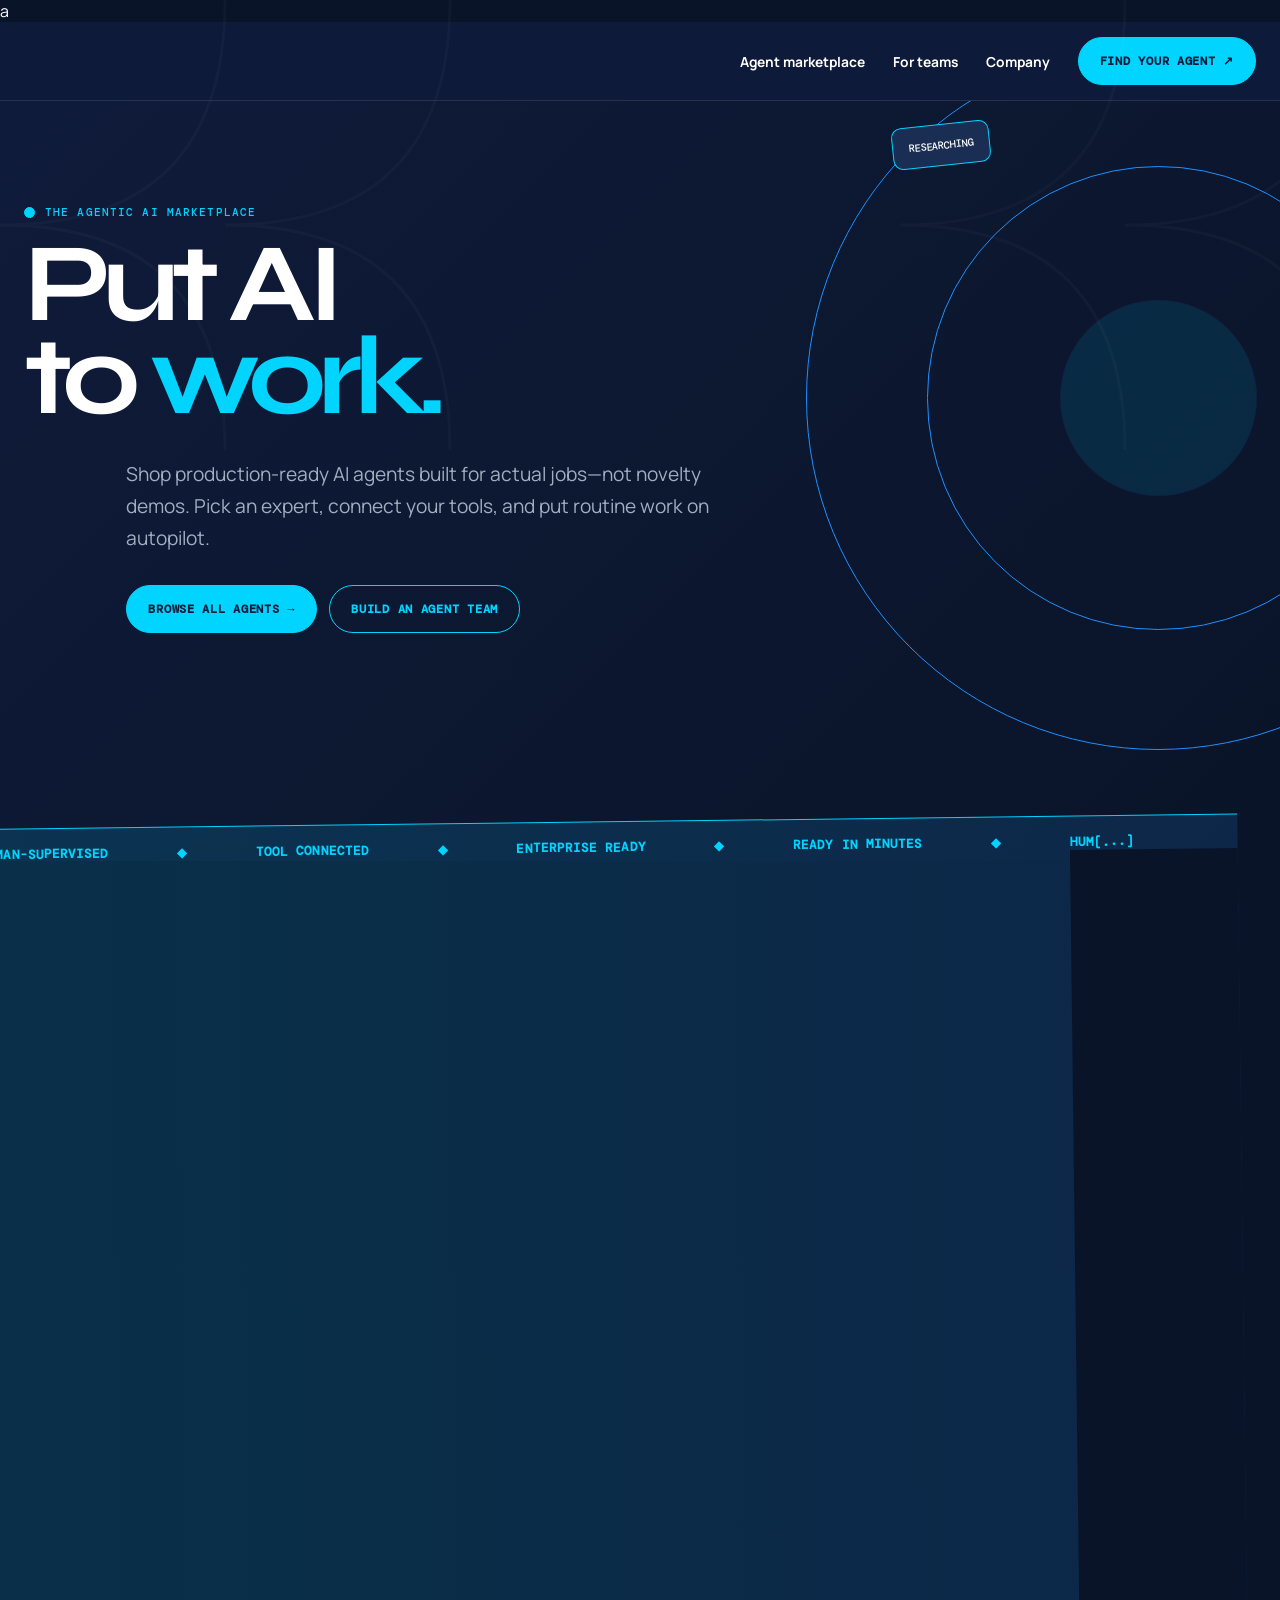
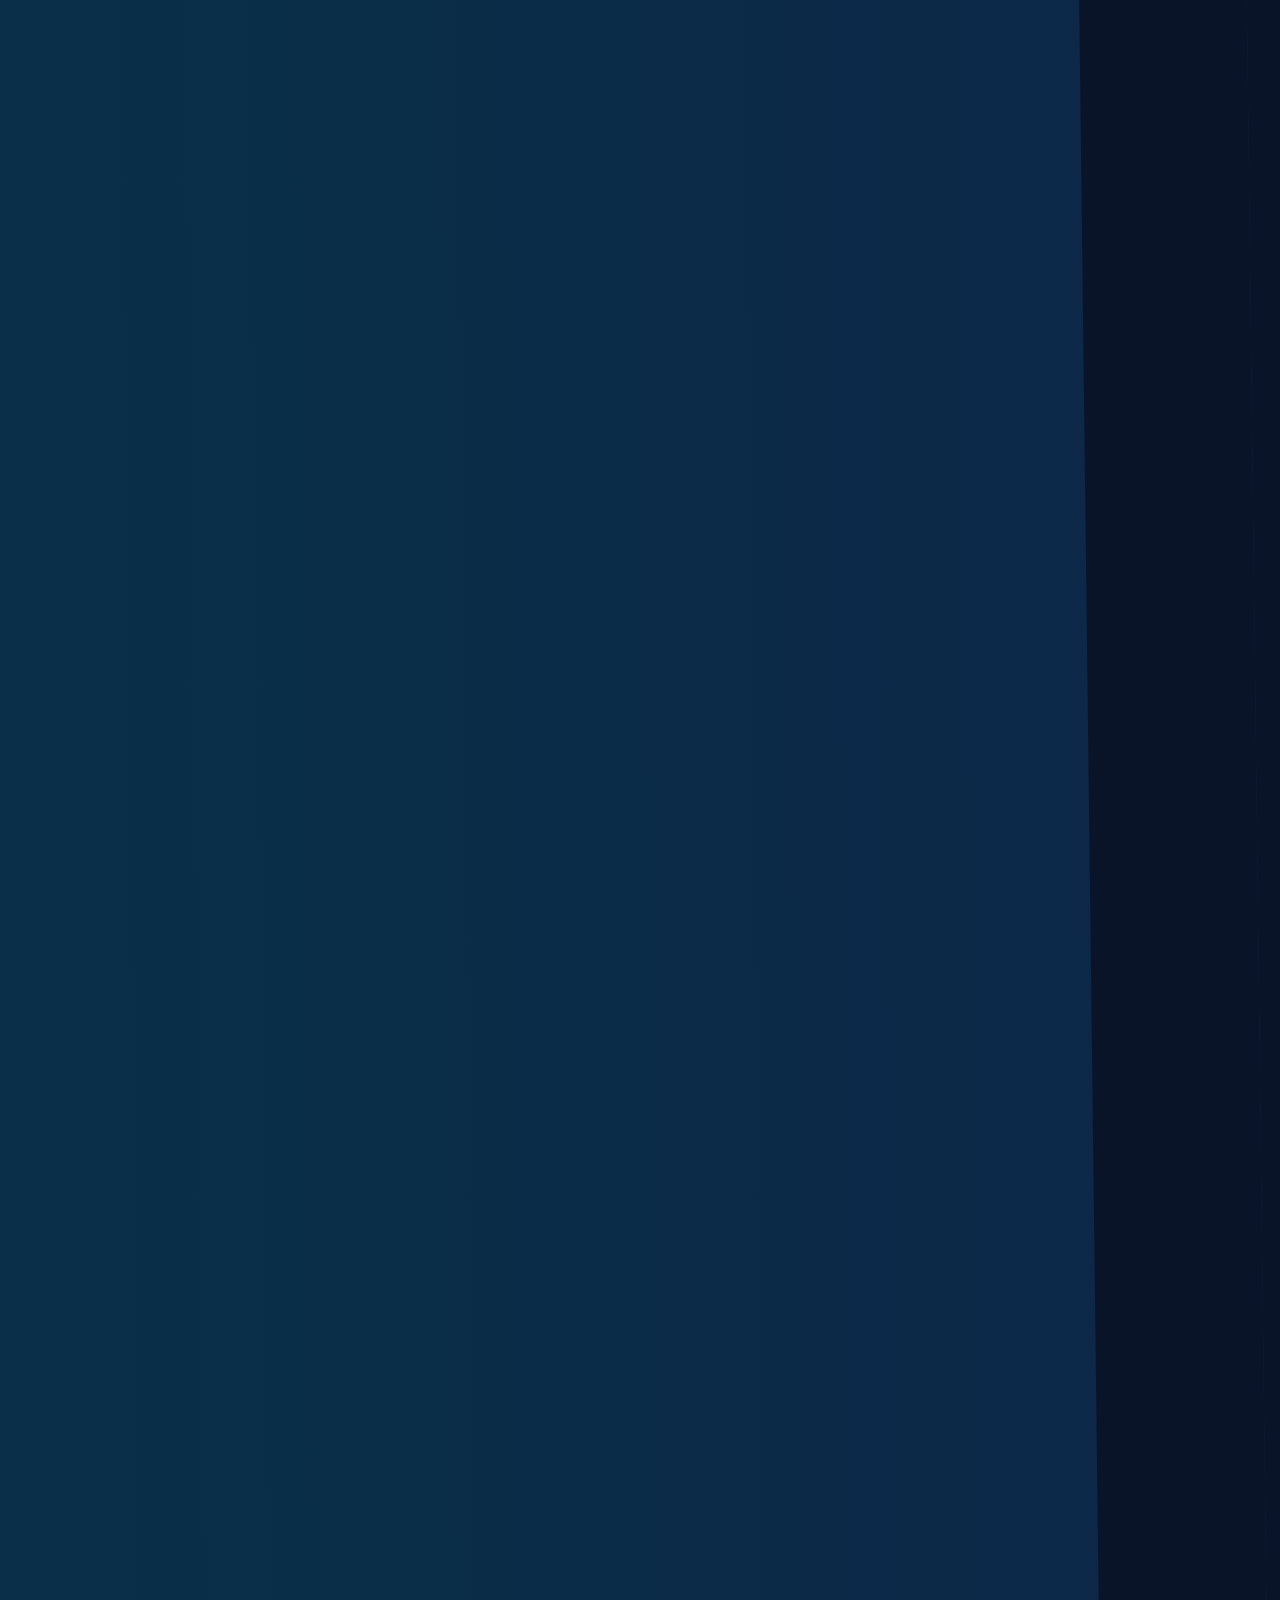
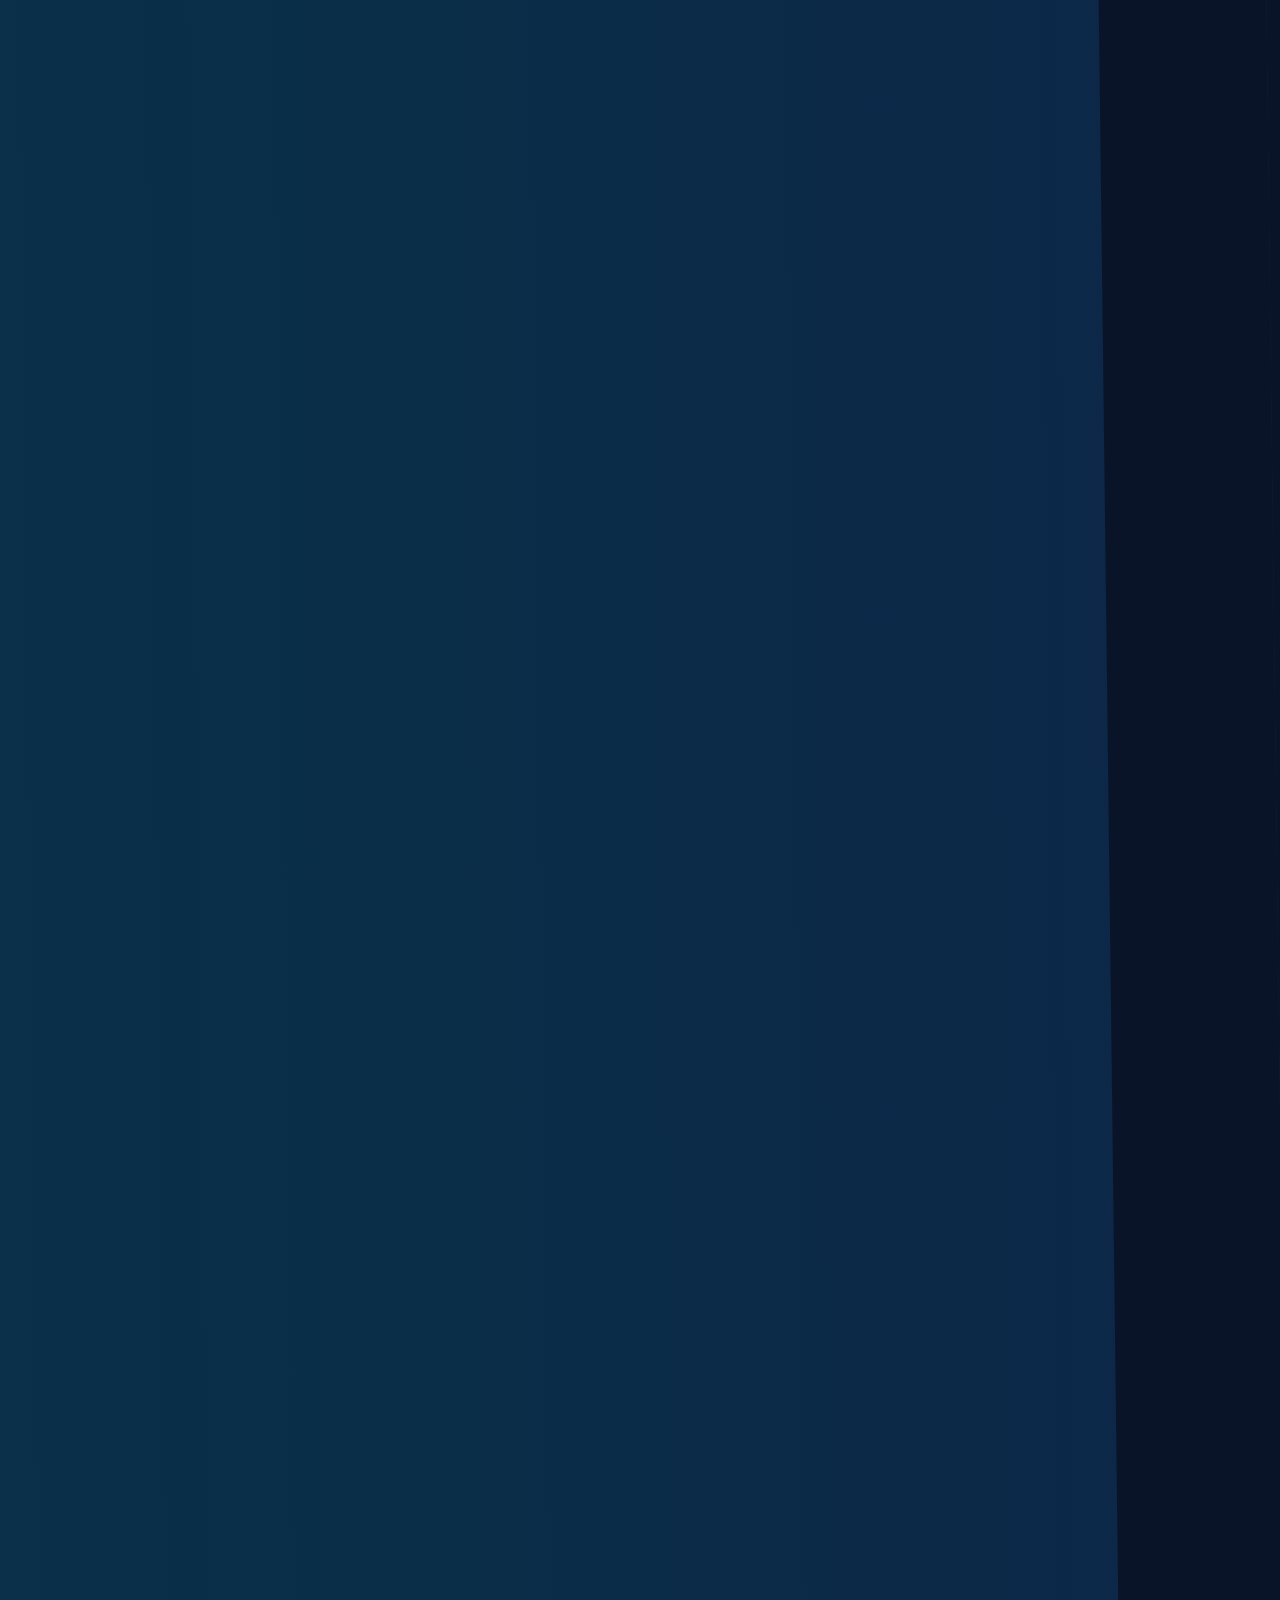
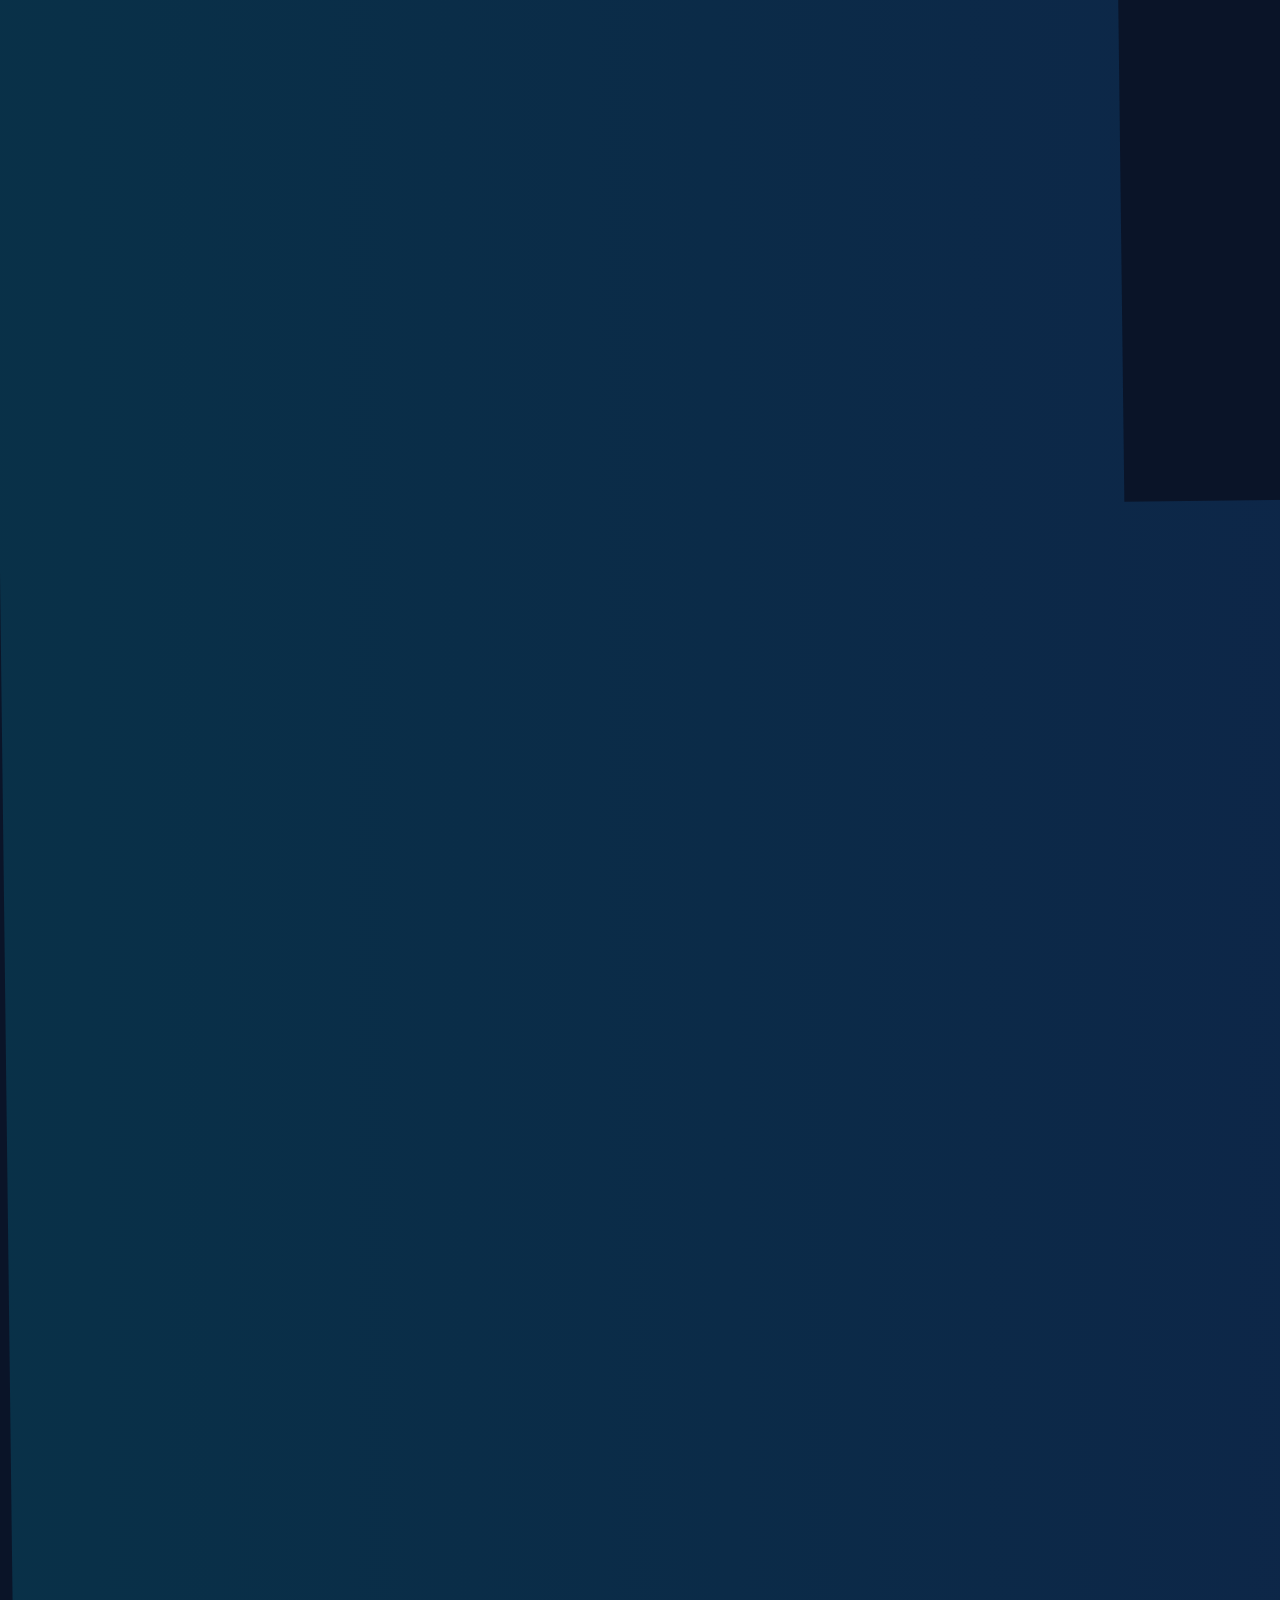
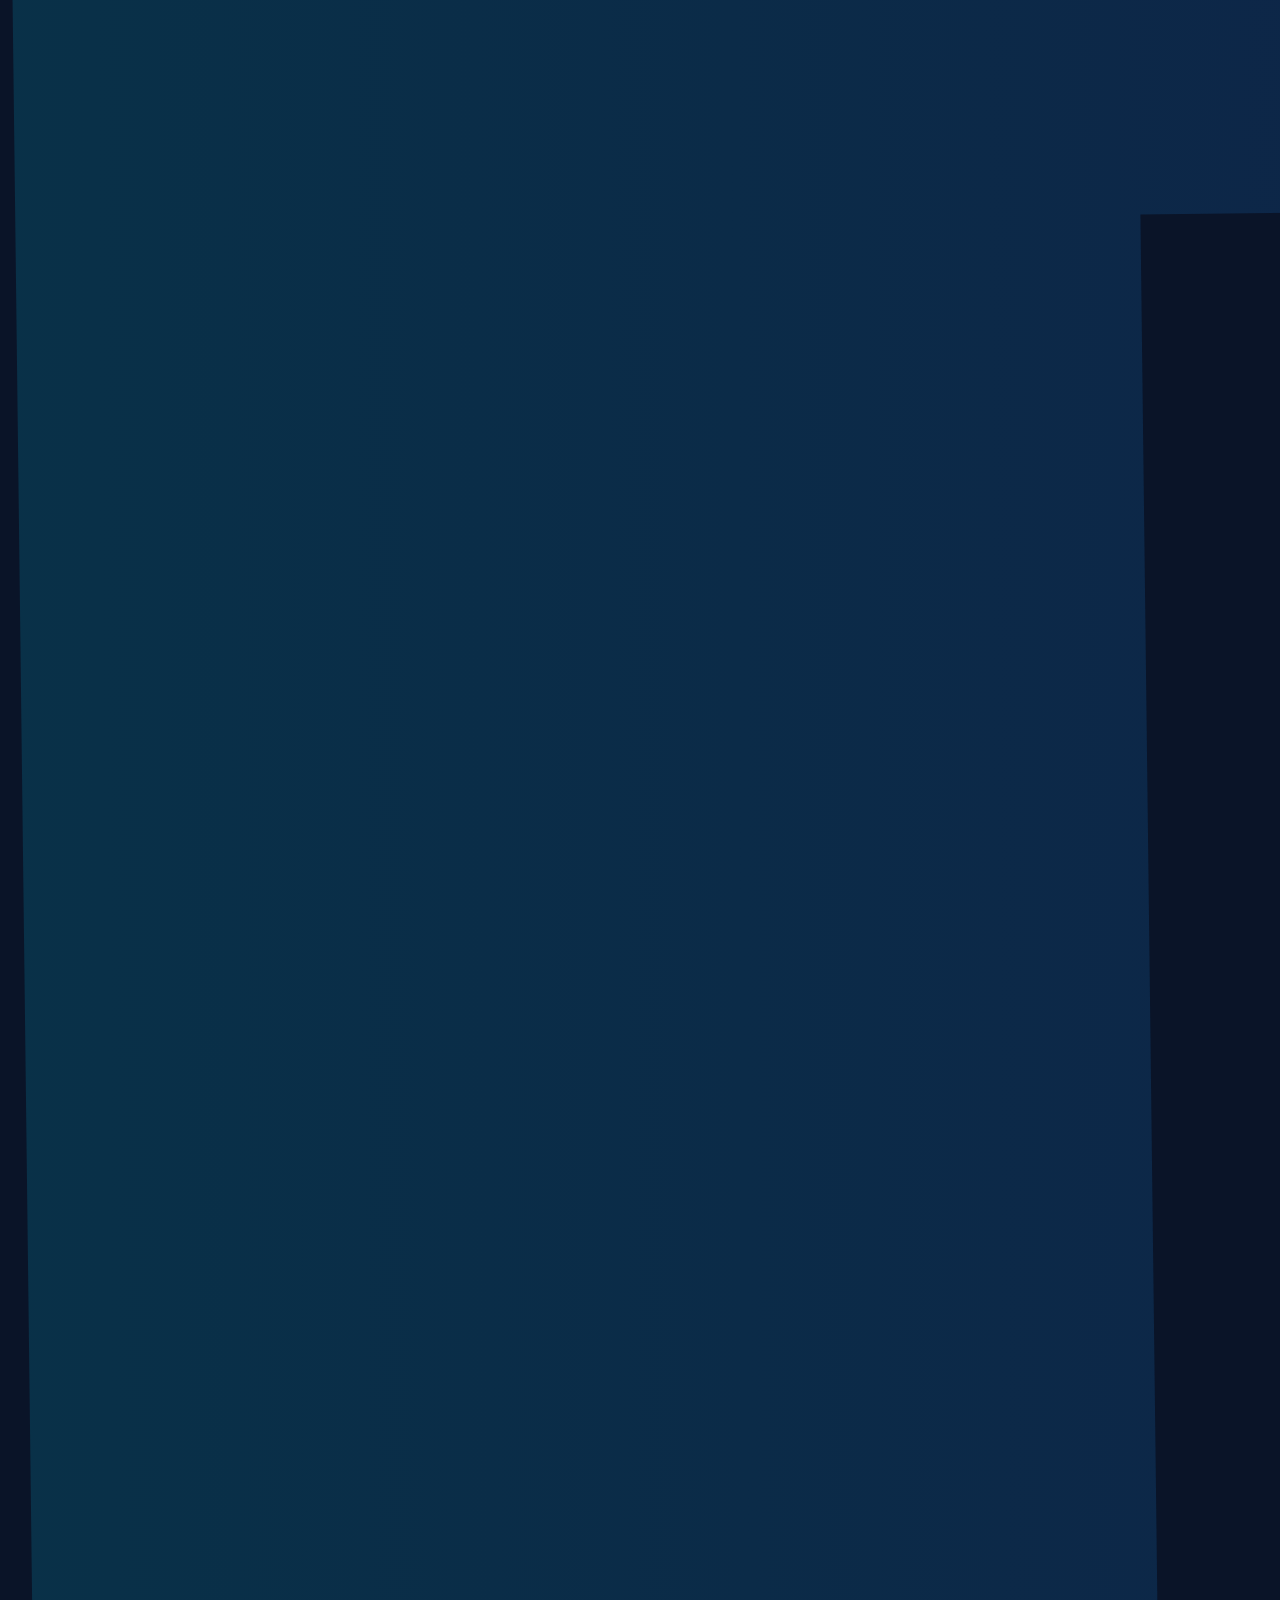
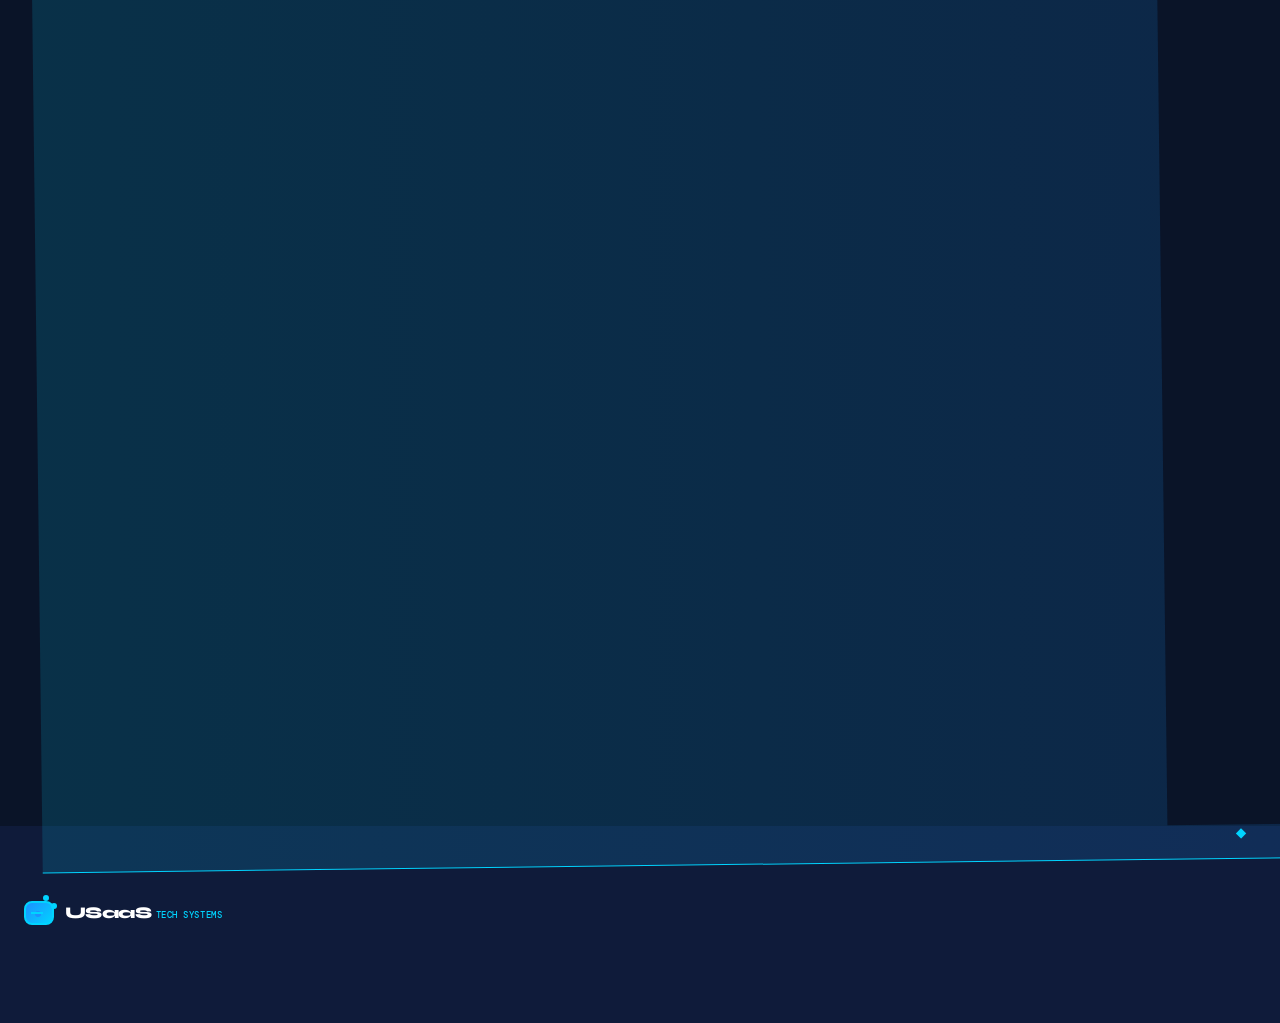
==== commit 05b85da6: "Replace brand text with logo image in index.html Updated the brand link to use an image instead of t" ====
--- a/index.html
+++ b/index.html
@@ -7,10 +7,10 @@
   <title>USaaS Tech Systems — AI agents that get work done</title>
   <link rel="stylesheet" href="/styles.css">
 </head>
-<body>
+<body>a
   <header class="site-header">
     <nav class="shell nav-wrap" aria-label="Main navigation">
-      <a class="brand" href="/"><span class="brand-mark" aria-hidden="true"></span><span>USaaS <small>TECH SYSTEMS</small></span></a>
+      <a class="brand" href="/"><img scr="usaas-log.png"></img></a>
       <button class="menu-toggle" aria-label="Open menu" aria-expanded="false"><span></span><span></span><span></span></button>
       <div class="nav-links">
         <a href="/products.html">Agent marketplace</a><a href="/services.html">For teams</a><a href="/about.html">Company</a><a class="nav-cta" href="/contact.html">Find your agent ↗</a>
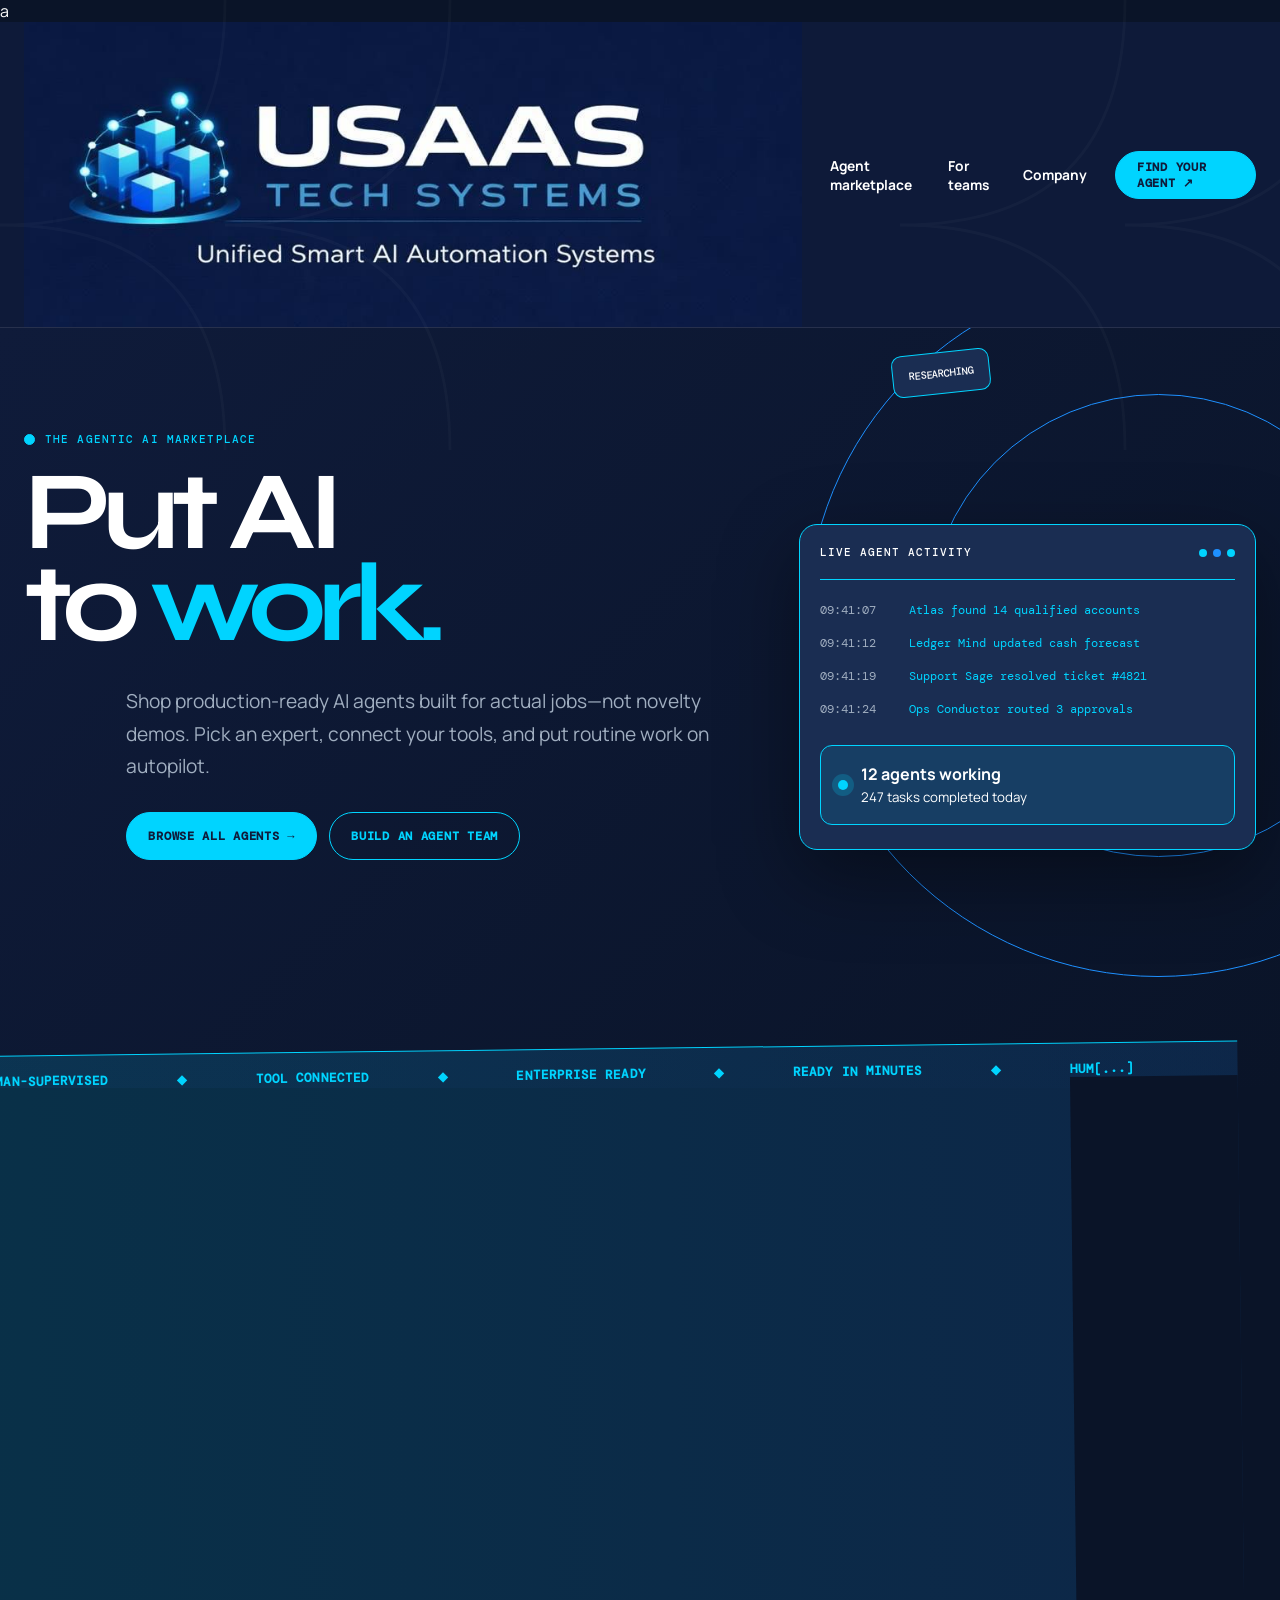
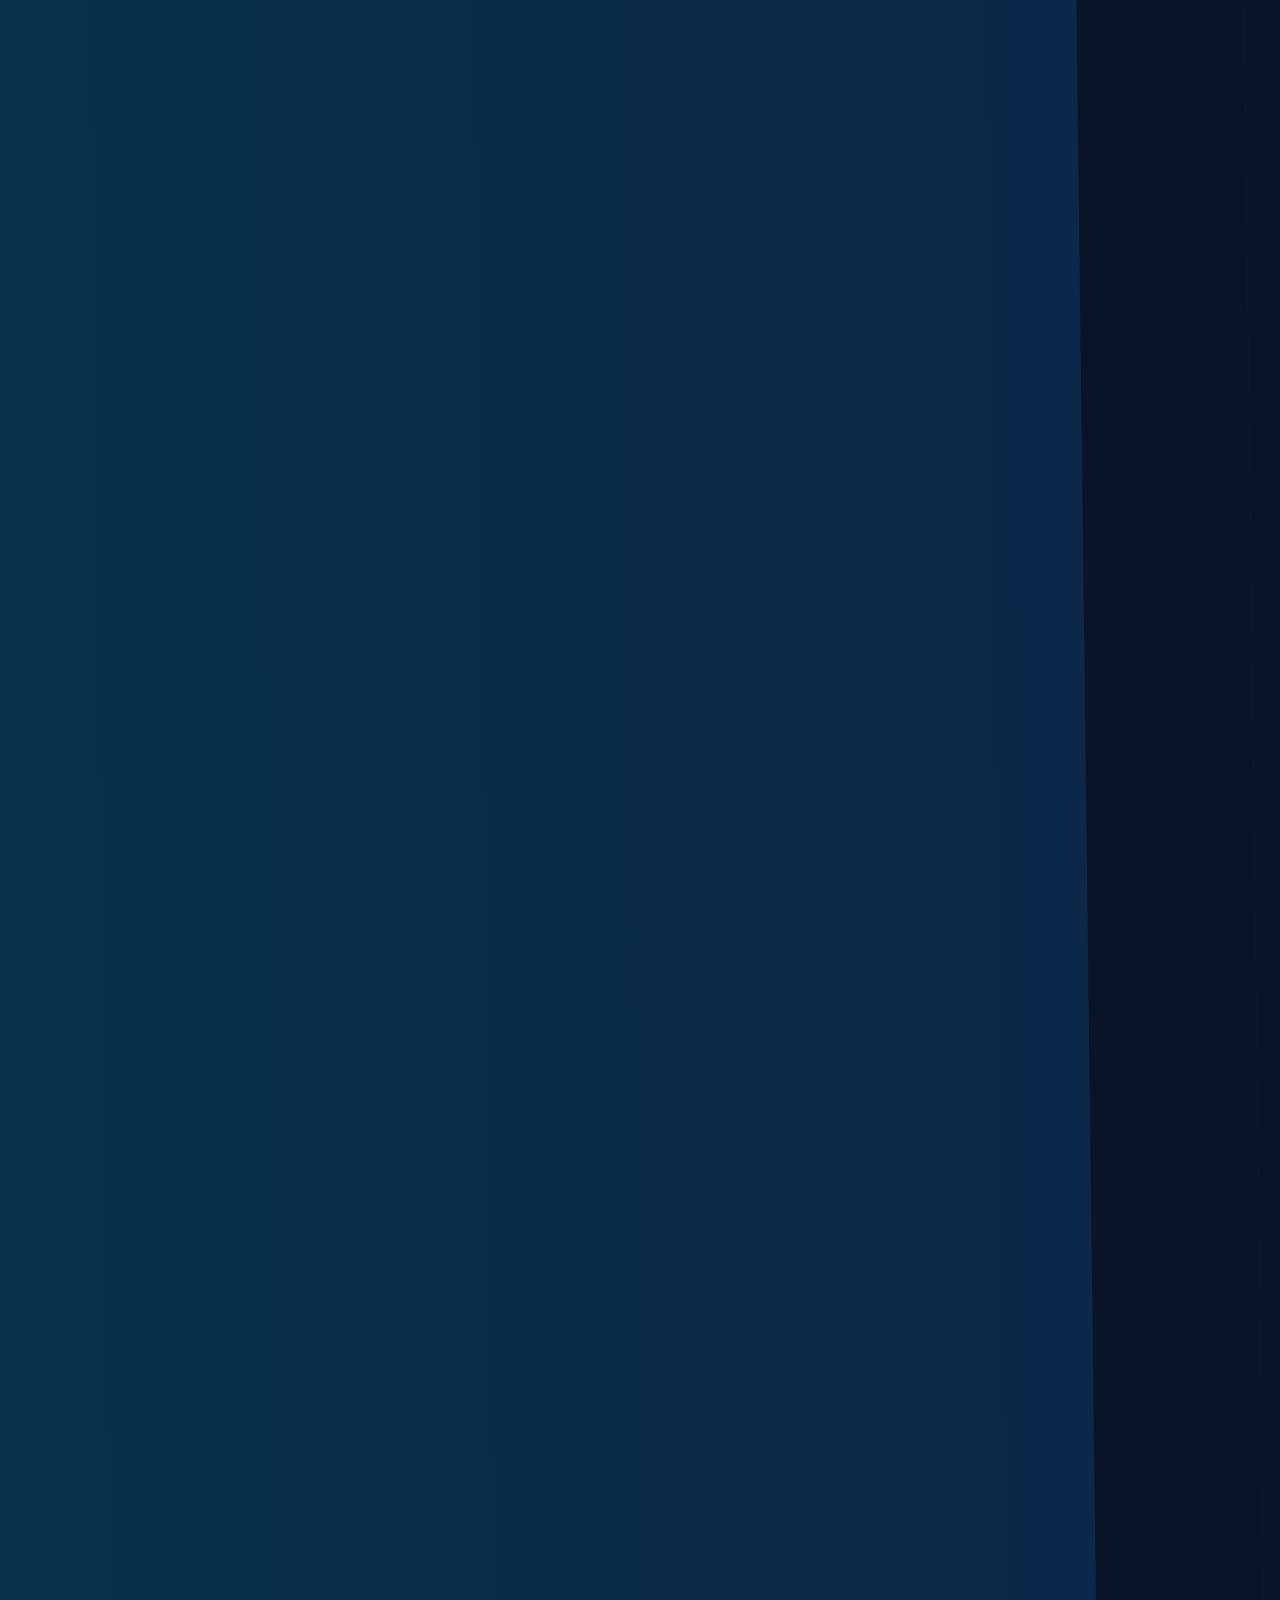
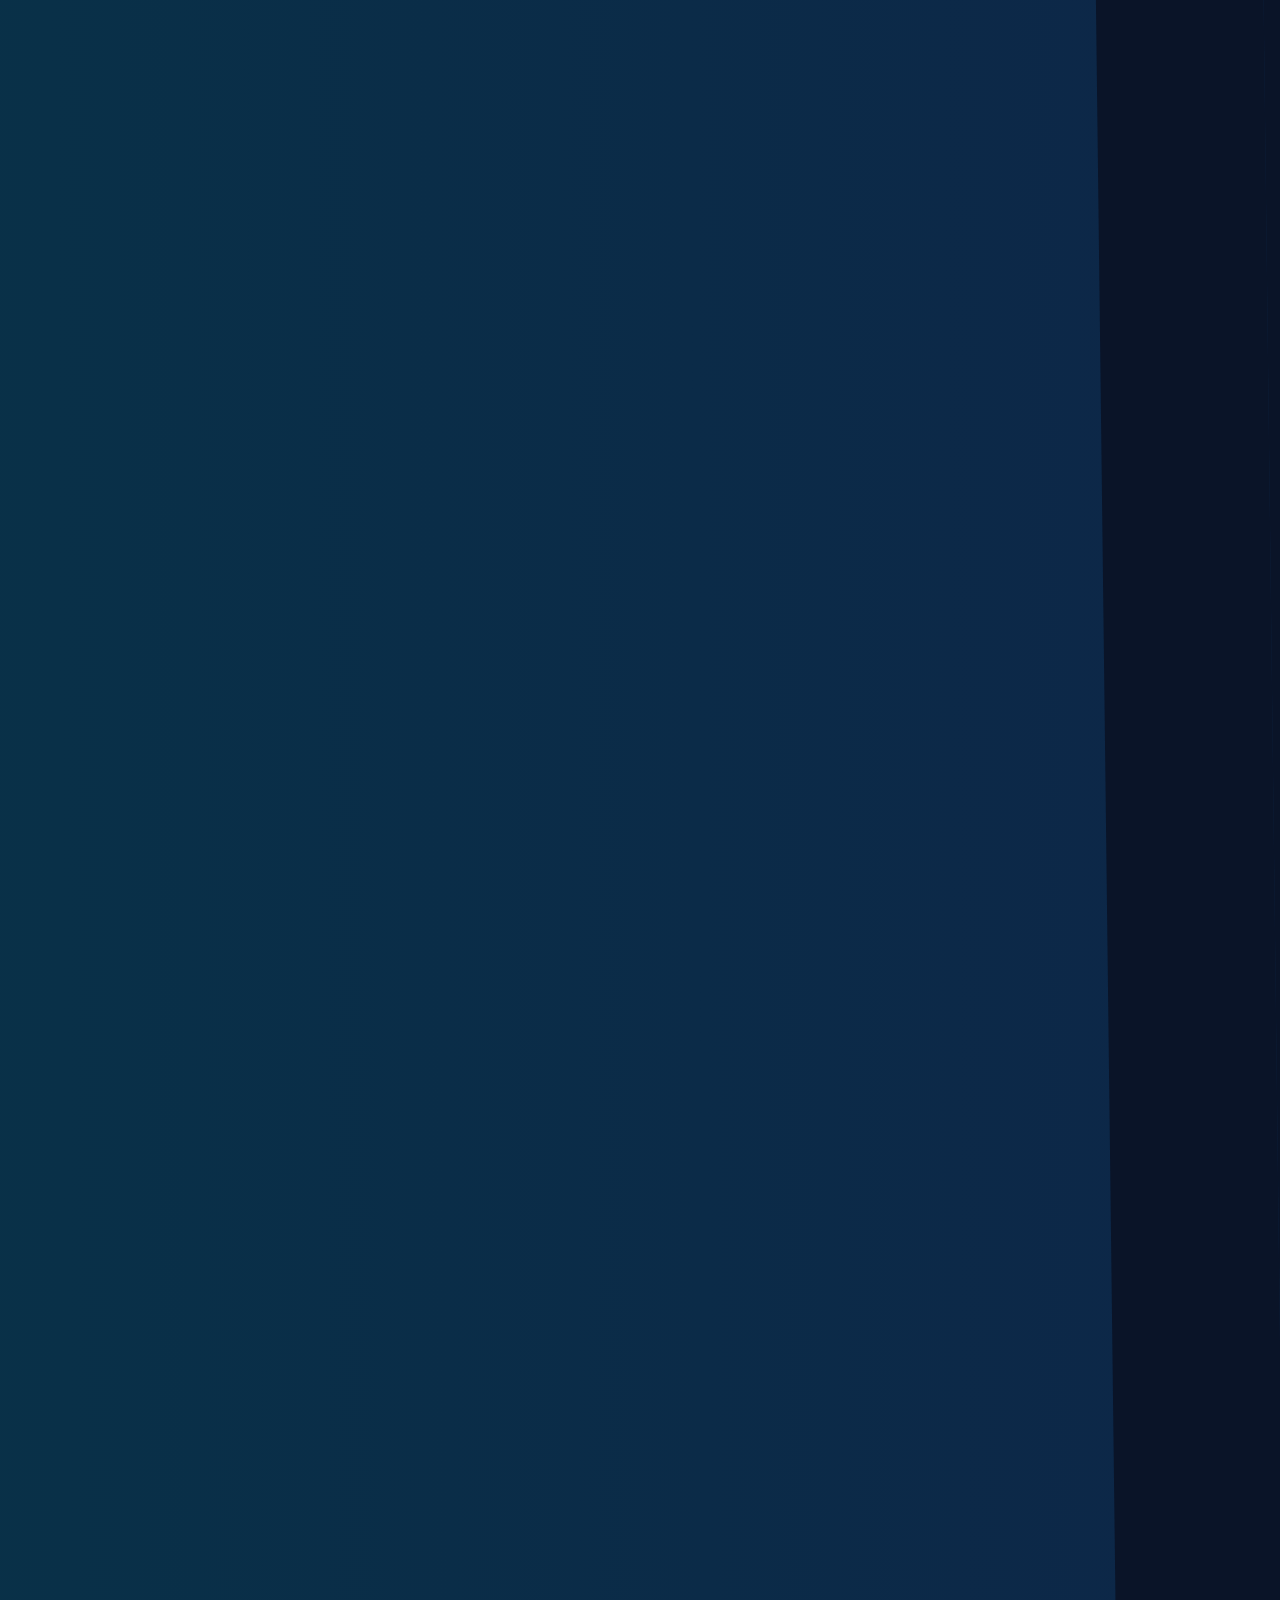
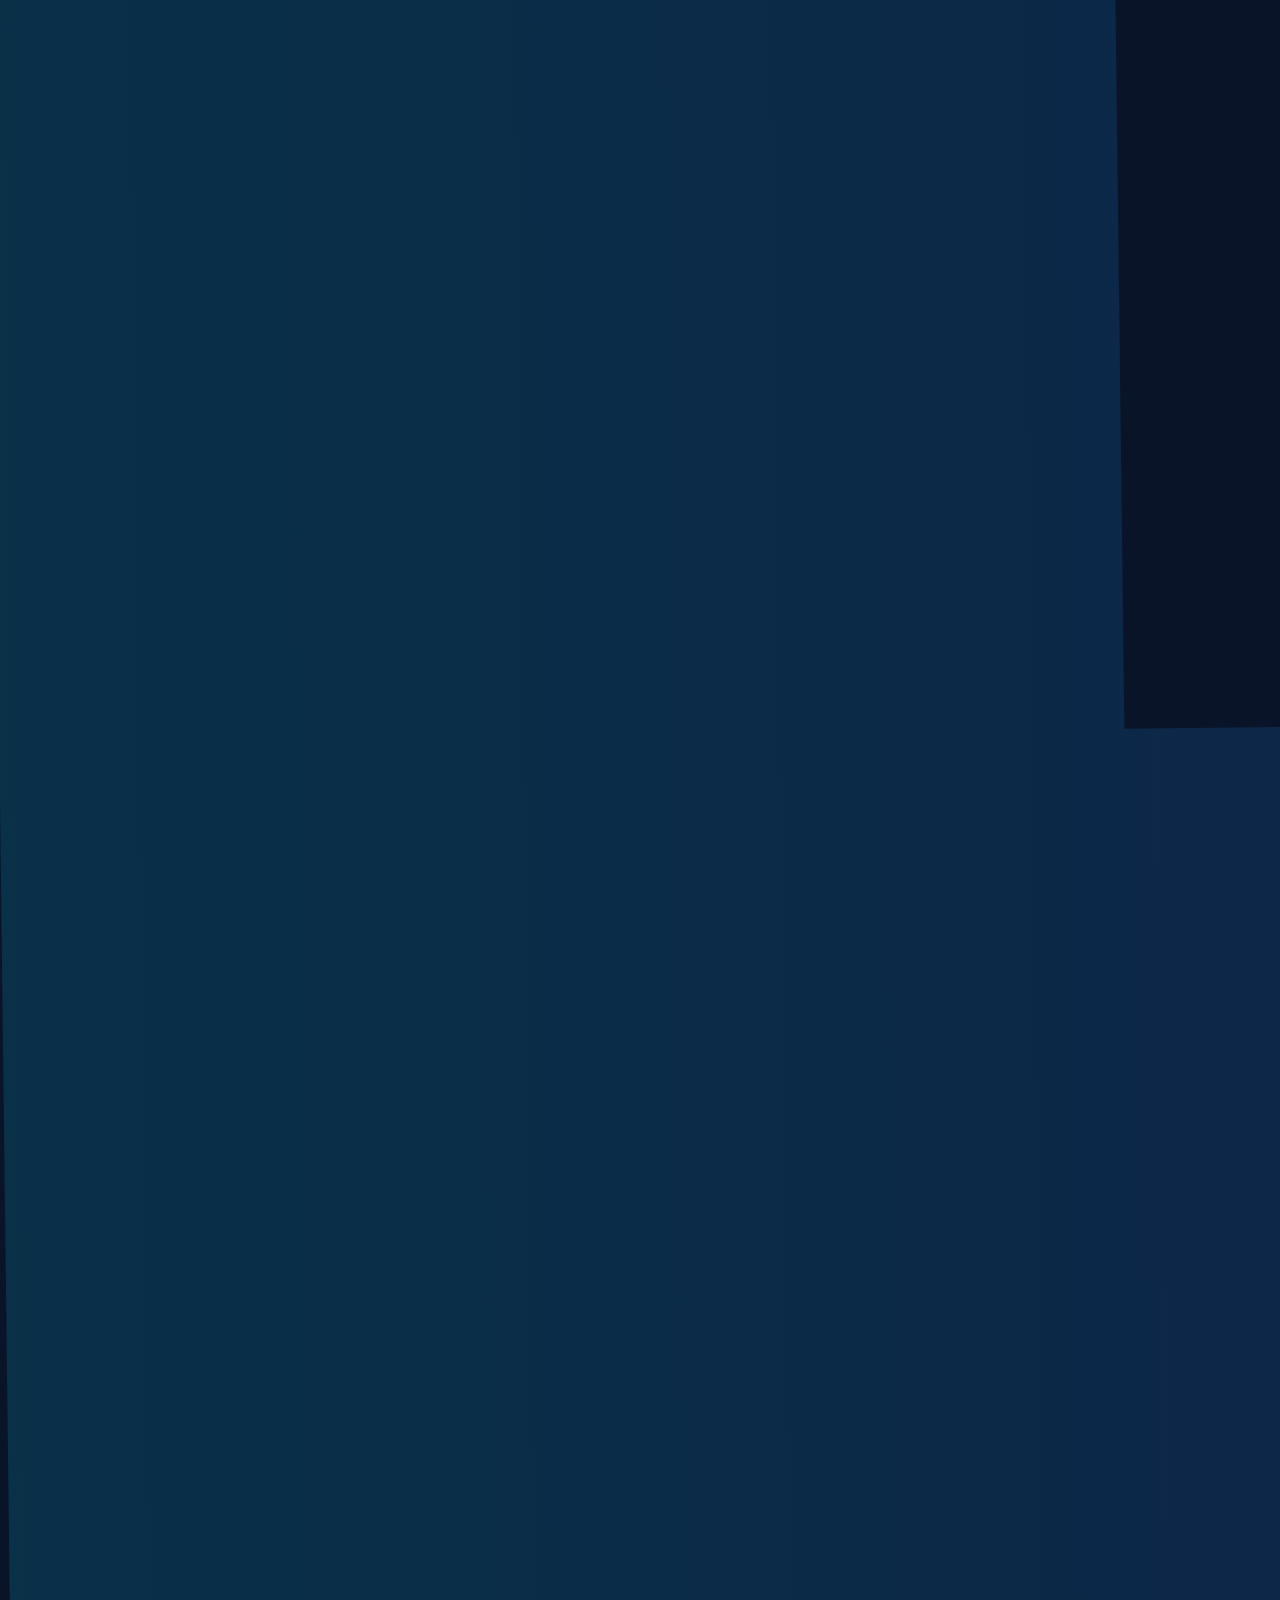
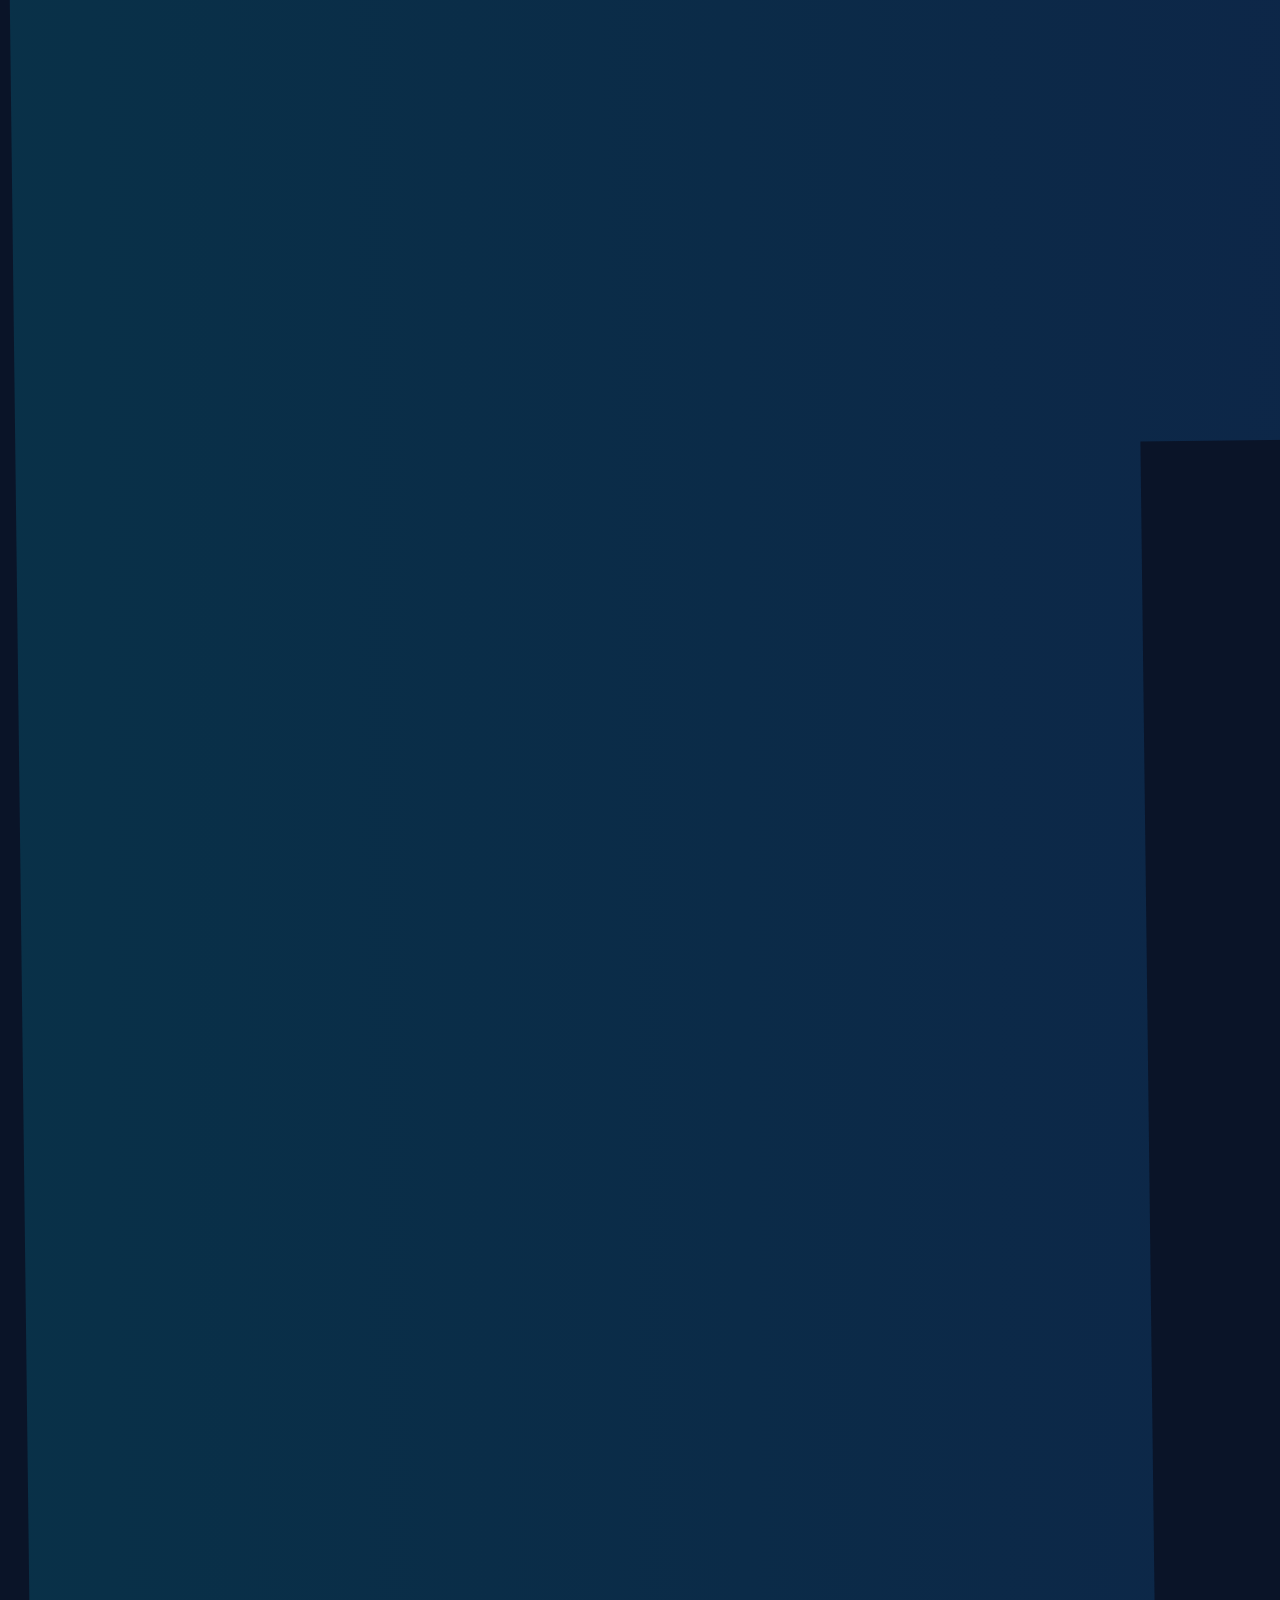
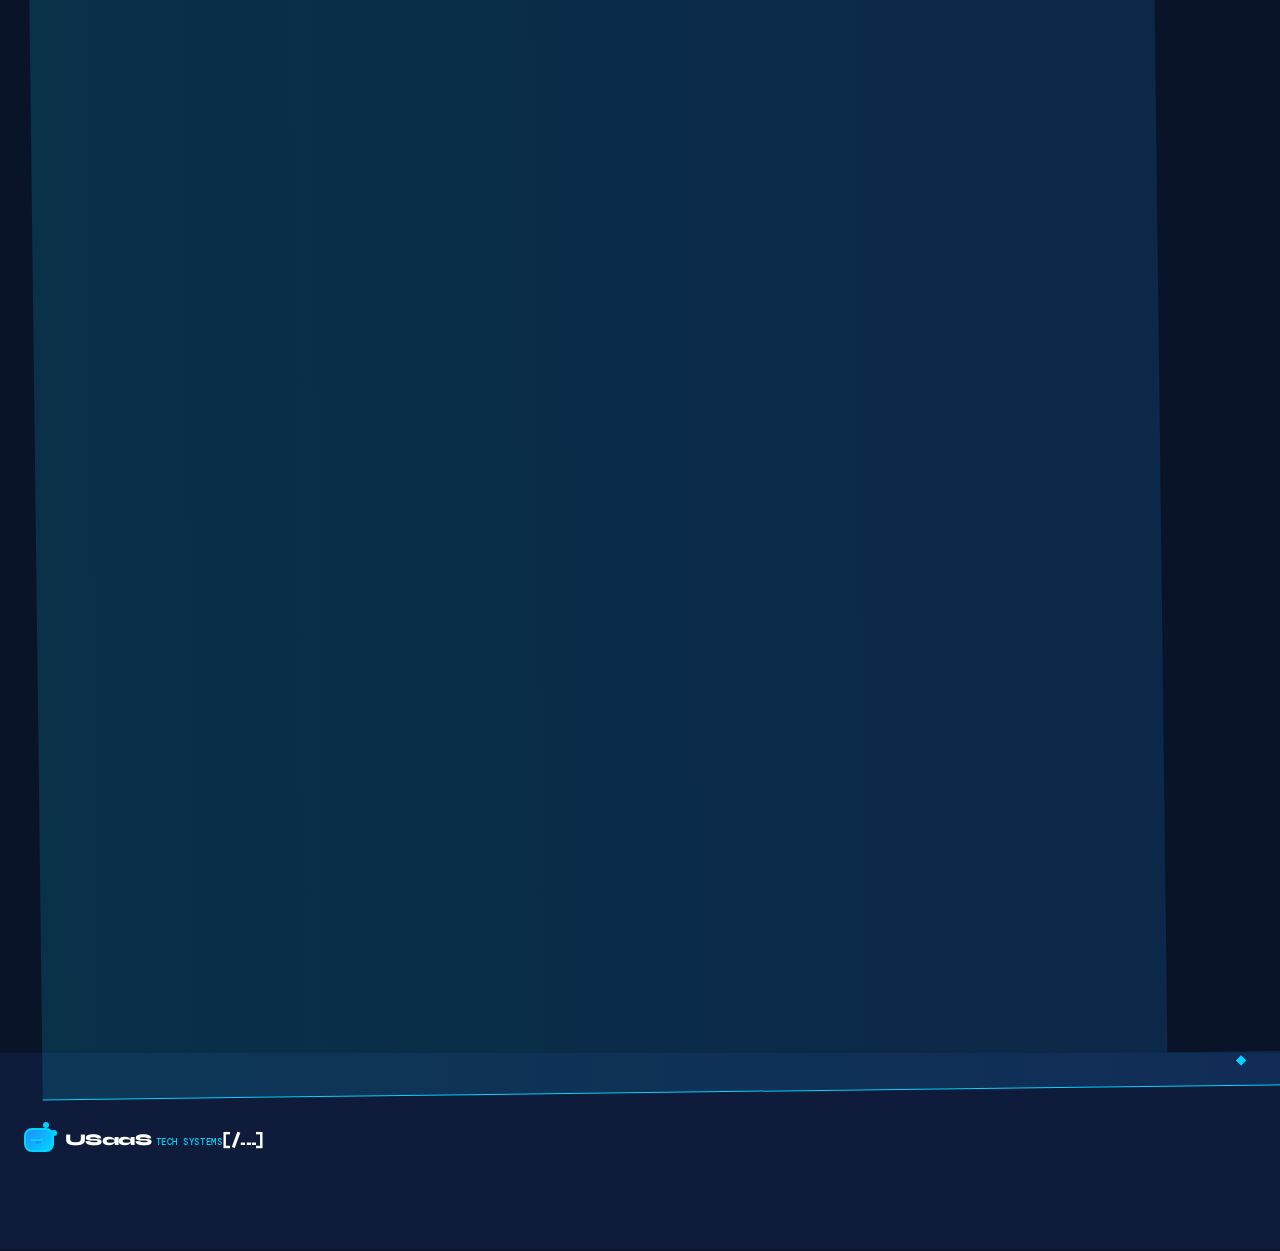
==== commit 53c483b0: "Use usaas-logo.png for header logo" ====
--- a/index.html
+++ b/index.html
@@ -10,7 +10,7 @@
 <body>a
   <header class="site-header">
     <nav class="shell nav-wrap" aria-label="Main navigation">
-      <a class="brand" href="/"><img scr="usaas-log.png"></img></a>
+      <a class="brand" href="/"><img src="/usaas-logo.png" alt="USaaS logo" class="site-logo"></a>
       <button class="menu-toggle" aria-label="Open menu" aria-expanded="false"><span></span><span></span><span></span></button>
       <div class="nav-links">
         <a href="/products.html">Agent marketplace</a><a href="/services.html">For teams</a><a href="/about.html">Company</a><a class="nav-cta" href="/contact.html">Find your agent ↗</a>
@@ -47,19 +47,19 @@
 
     <section class="section">
       <div class="shell">
-        <div class="section-head reveal"><div><p class="eyebrow">Shop by function</p><h2 class="section-title">Every team gets<br>an extra pair of hands.</h2></div><p class="lede">Choose an agent trai[...]
+        <div class="section-head reveal"><div><p class="eyebrow">Shop by function</p><h2 class="section-title">Every team gets<br>an extra pair of hands.</h2></div><p class="lede">Choose an agent [...]
         <div class="category-rail">
-          <a class="category-card reveal" href="/products.html?category=Sales"><span class="category-glyph"></span><span class="category-count">02</span><div><h3>Sales & revenue</h3><p>Prospecting, ca[...]
-          <a class="category-card reveal" href="/products.html?category=Marketing"><span class="category-glyph"></span><span class="category-count">02</span><div><h3>Marketing & content</h3><p>Campaig[...]
-          <a class="category-card reveal" href="/products.html?category=Finance"><span class="category-glyph"></span><span class="category-count">02</span><div><h3>Finance & control</h3><p>Forecasting[...]
-          <a class="category-card reveal" href="/products.html"><span class="category-glyph"></span><span class="category-count">06</span><div><h3>Operations, people & customer</h3><p>Workflow, recrui[...]
+          <a class="category-card reveal" href="/products.html?category=Sales"><span class="category-glyph"></span><span class="category-count">02</span><div><h3>Sales & revenue</h3><p>Prospecting[...]
+          <a class="category-card reveal" href="/products.html?category=Marketing"><span class="category-glyph"></span><span class="category-count">02</span><div><h3>Marketing & content</h3><p>Cam[...]
+          <a class="category-card reveal" href="/products.html?category=Finance"><span class="category-glyph"></span><span class="category-count">02</span><div><h3>Finance & control</h3><p>Forecas[...]
+          <a class="category-card reveal" href="/products.html"><span class="category-glyph"></span><span class="category-count">06</span><div><h3>Operations, people & customer</h3><p>Workflow, re[...]
         </div>
       </div>
     </section>
 
     <section class="section dark">
       <div class="shell">
-        <div class="section-head reveal"><div><p class="eyebrow">Popular this week</p><h2 class="section-title">Agents earning<br>their keep.</h2></div><p class="lede">The marketplace favorites teams [...]
+        <div class="section-head reveal"><div><p class="eyebrow">Popular this week</p><h2 class="section-title">Agents earning<br>their keep.</h2></div><p class="lede">The marketplace favorites te[...]
         <div class="featured-grid">
           <article class="agent-feature primary reveal"><span class="bot-glyph"></span><div><div class="agent-meta"><span>Sales</span><span>Prospecting</span><span>★ 4.9</span></div></div><div><[...]
           <article class="agent-feature reveal"><span class="bot-glyph"></span><div><div class="agent-meta"><span>Customer</span><span>Support</span><span>★ 4.9</span></div></div><div><h3>Suppor[...]
@@ -81,7 +81,7 @@
     </section>
   </main>
 
-  <footer class="site-footer"><div class="shell"><div class="footer-grid"><div class="footer-brand"><a class="brand" href="/"><span class="brand-mark"></span><span>USaaS <small>TECH SYSTEMS</small></s[...]
+  <footer class="site-footer"><div class="shell"><div class="footer-grid"><div class="footer-brand"><a class="brand" href="/"><span class="brand-mark"></span><span>USaaS <small>TECH SYSTEMS</small>[/...]
   <script src="/script.js"></script>
 </body>
 </html>
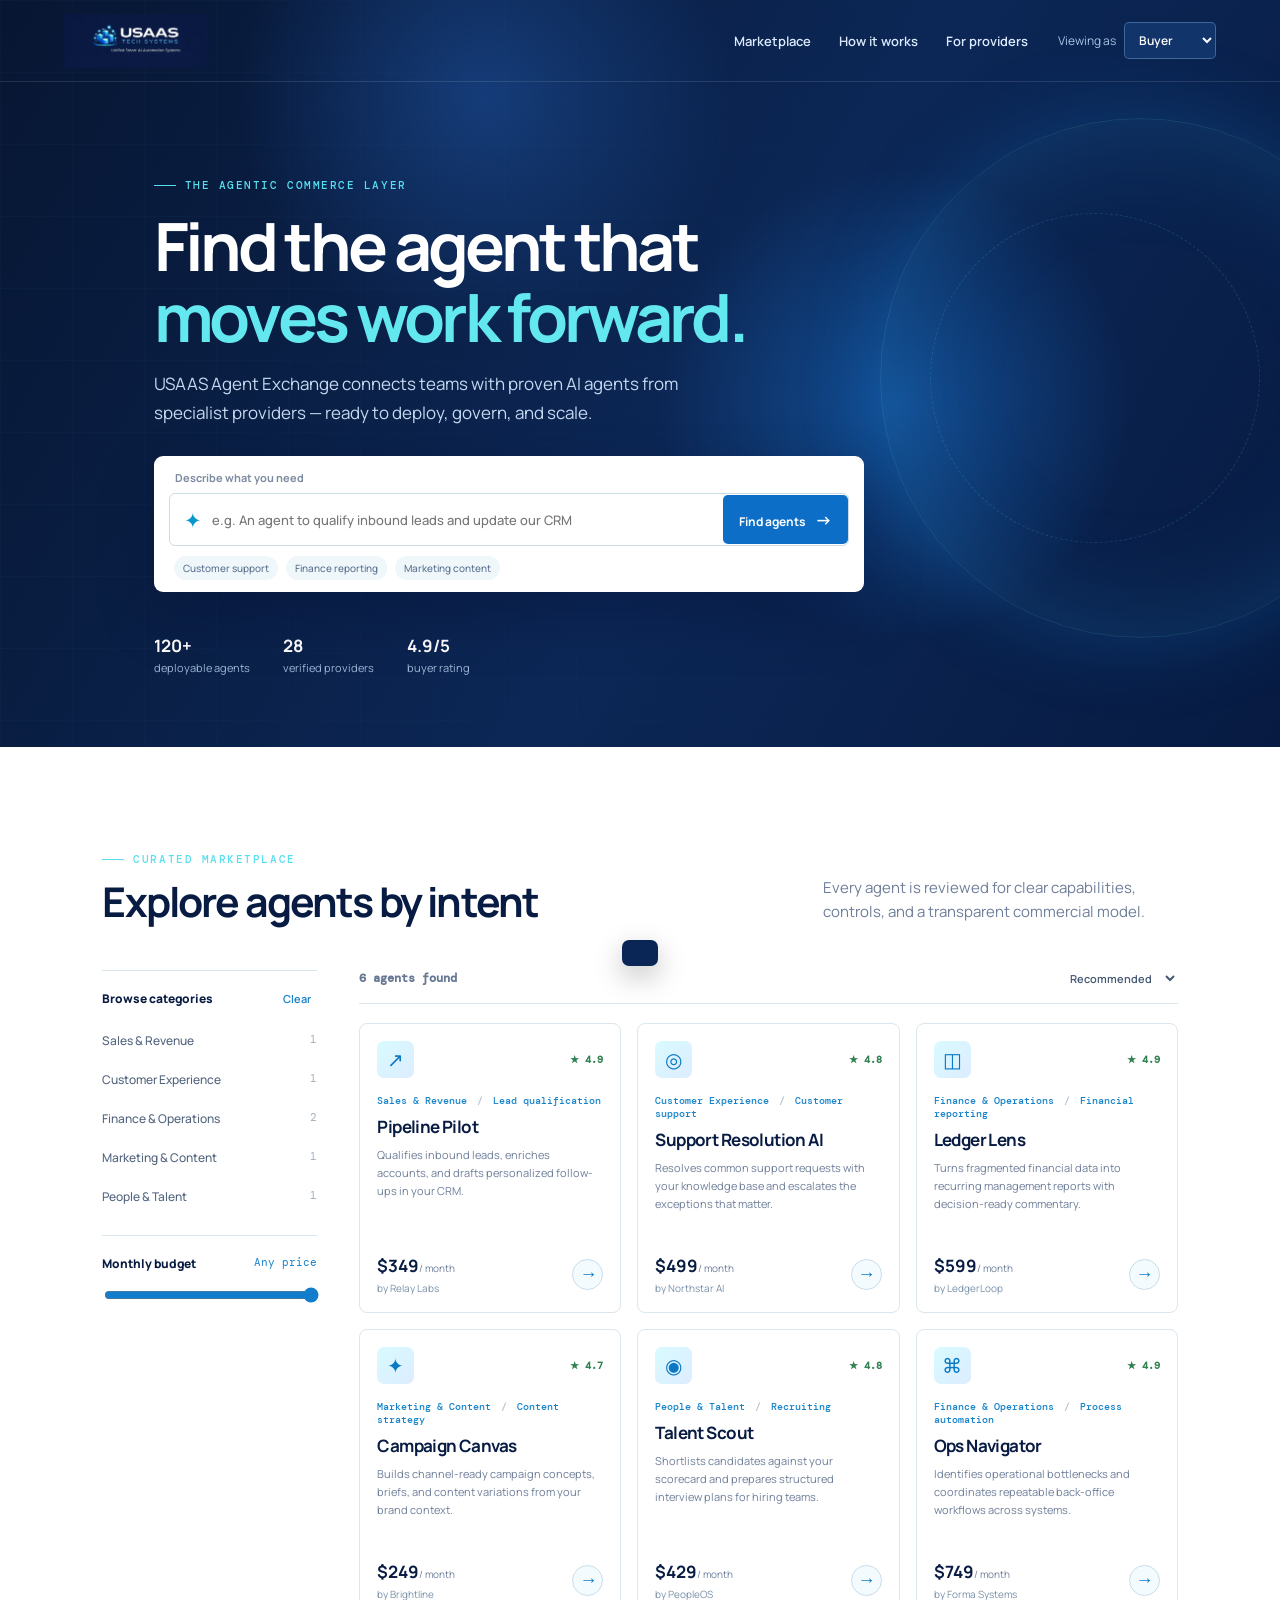
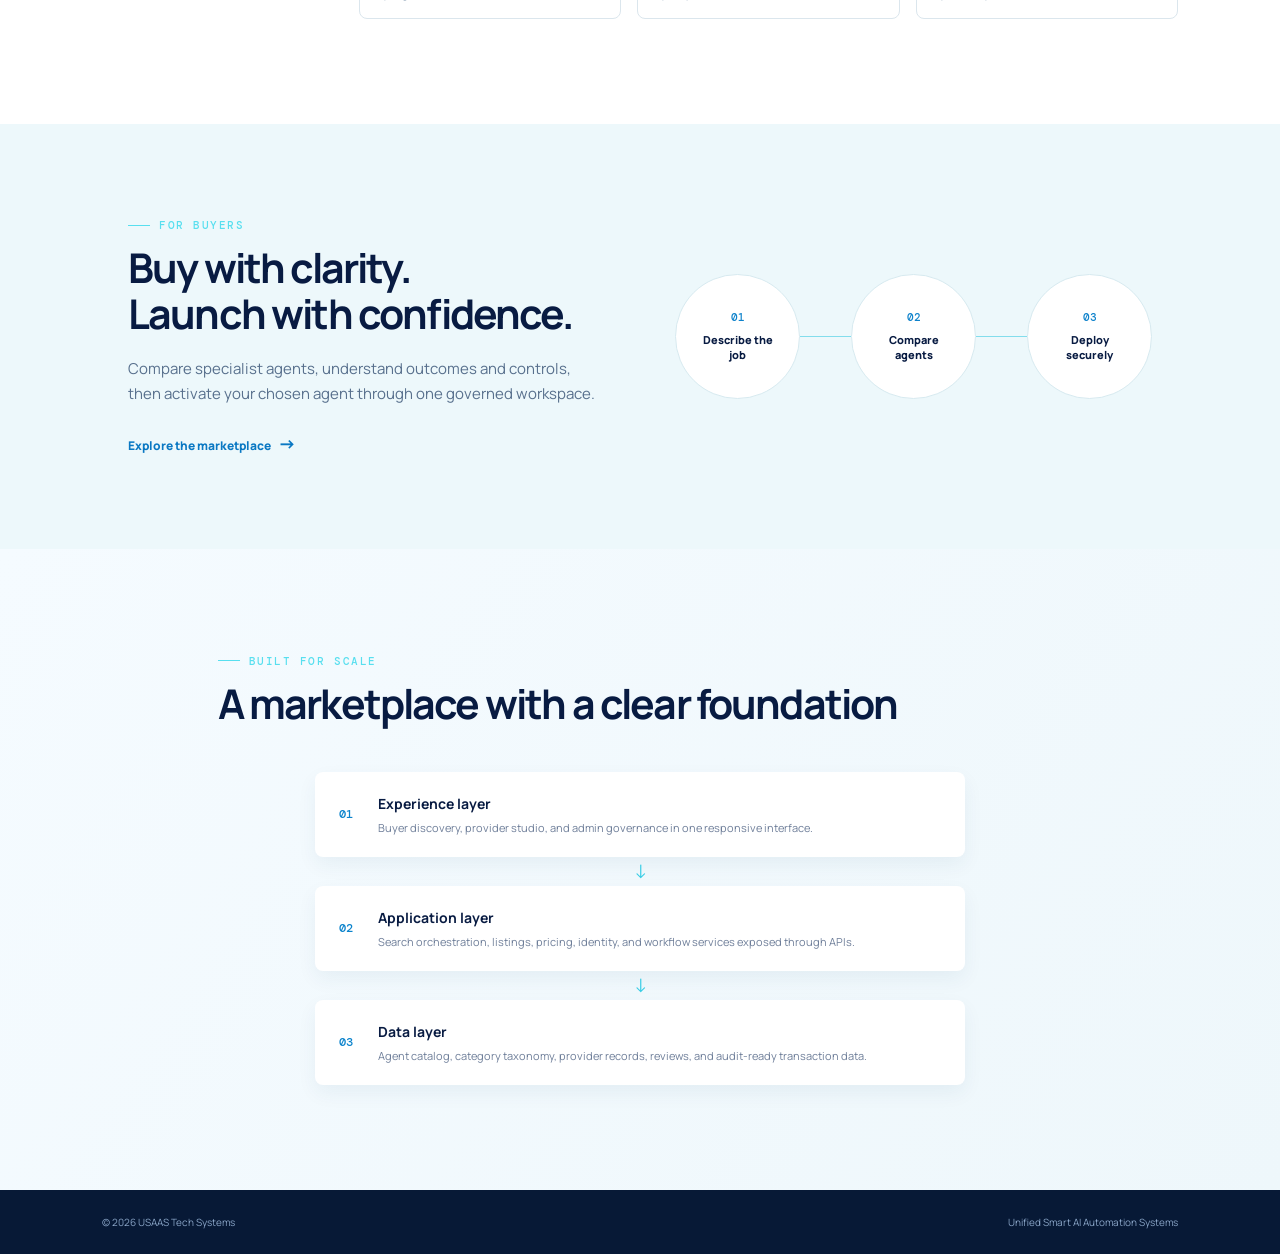
==== commit 43ccf7c4: "Replace site with USAAS agent marketplace prototype" ====
--- a/index.html
+++ b/index.html
@@ -3,85 +3,77 @@
 <head>
   <meta charset="utf-8">
   <meta name="viewport" content="width=device-width, initial-scale=1">
-  <meta name="description" content="USaaS Tech Systems is a marketplace for production-ready AI agents that work across sales, marketing, finance, operations, support, and people teams.">
-  <title>USaaS Tech Systems — AI agents that get work done</title>
-  <link rel="stylesheet" href="/styles.css">
+  <title>USAAS Agent Exchange</title>
+  <link rel="preconnect" href="https://fonts.googleapis.com">
+  <link rel="preconnect" href="https://fonts.gstatic.com" crossorigin>
+  <link href="https://fonts.googleapis.com/css2?family=DM+Mono:wght@400;500&family=Manrope:wght@400;500;600;700;800&display=swap" rel="stylesheet">
+  <link rel="stylesheet" href="styles.css">
 </head>
-<body>a
-  <header class="site-header">
-    <nav class="shell nav-wrap" aria-label="Main navigation">
-      <a class="brand" href="/"><img src="/usaas-logo.png" alt="USaaS logo" class="site-logo"></a>
-      <button class="menu-toggle" aria-label="Open menu" aria-expanded="false"><span></span><span></span><span></span></button>
-      <div class="nav-links">
-        <a href="/products.html">Agent marketplace</a><a href="/services.html">For teams</a><a href="/about.html">Company</a><a class="nav-cta" href="/contact.html">Find your agent ↗</a>
+<body>
+  <div class="site-shell">
+    <header class="topbar">
+      <a class="brand" href="#top" aria-label="USAAS Agent Exchange home"><img src="assets/logo-usaas.jpeg" alt="USAAS Tech Systems"></a>
+      <nav aria-label="Primary navigation">
+        <a href="#marketplace">Marketplace</a><a href="#how-it-works">How it works</a><a href="#providers">For providers</a>
+      </nav>
+      <div class="persona-control" aria-label="Preview persona">
+        <span>Viewing as</span>
+        <select id="personaSelect"><option value="buyer">Buyer</option><option value="seller">Seller</option><option value="admin">Admin</option></select>
       </div>
-    </nav>
-  </header>
+    </header>
 
-  <main>
-    <section class="market-hero">
-      <div class="orbit-grid" aria-hidden="true"><span class="orbit-chip one">RESEARCHING</span><span class="orbit-chip two">TASK COMPLETE</span></div>
-      <div class="shell market-hero-grid">
-        <div class="market-hero-copy">
-          <p class="eyebrow">The agentic AI marketplace</p>
-          <h1 class="display">Put AI<br>to <em>work.</em></h1>
-          <p class="lede">Shop production-ready AI agents built for actual jobs—not novelty demos. Pick an expert, connect your tools, and put routine work on autopilot.</p>
-          <div class="hero-actions"><a class="button" href="/products.html">Browse all agents →</a><a class="button outline" href="/services.html">Build an agent team</a></div>
-        </div>
-        <div class="hero-interface reveal">
-          <div class="agent-console">
-            <div class="console-top"><span class="mono">Live agent activity</span><div class="console-lights"><i></i><i></i><i></i></div></div>
-            <div class="console-body">
-              <div class="console-line"><span>09:41:07</span><span>Atlas found 14 qualified accounts</span></div>
-              <div class="console-line"><span>09:41:12</span><span>Ledger Mind updated cash forecast</span></div>
-              <div class="console-line"><span>09:41:19</span><span>Support Sage resolved ticket #4821</span></div>
-              <div class="console-line"><span>09:41:24</span><span>Ops Conductor routed 3 approvals</span></div>
-              <div class="console-status"><span class="status-pulse"></span><div><strong>12 agents working</strong><br><small>247 tasks completed today</small></div></div>
-            </div>
+    <main id="top">
+      <section class="hero">
+        <div class="eyebrow"><span></span> THE AGENTIC COMMERCE LAYER</div>
+        <h1>Find the agent that<br><em>moves work forward.</em></h1>
+        <p>USAAS Agent Exchange connects teams with proven AI agents from specialist providers — ready to deploy, govern, and scale.</p>
+        <form id="searchForm" class="prompt-box">
+          <label for="naturalSearch">Describe what you need</label>
+          <div class="prompt-input"><span class="spark">✦</span><input id="naturalSearch" placeholder="e.g. An agent to qualify inbound leads and update our CRM" autocomplete="off"><button type="submit">Find agents <span>→</span></button></div>
+          <div class="prompt-suggestions"><button type="button" data-query="automate customer support">Customer support</button><button type="button" data-query="financial analysis and reporting">Finance reporting</button><button type="button" data-query="content marketing ideas">Marketing content</button></div>
+        </form>
+        <div class="hero-proof"><div><strong>120+</strong><span>deployable agents</span></div><div><strong>28</strong><span>verified providers</span></div><div><strong>4.9/5</strong><span>buyer rating</span></div></div>
+        <div class="orb orb-one"></div><div class="orb orb-two"></div>
+      </section>
+
+      <section class="marketplace" id="marketplace">
+        <div class="section-heading"><div><div class="eyebrow"><span></span> CURATED MARKETPLACE</div><h2>Explore agents by intent</h2></div><p>Every agent is reviewed for clear capabilities, controls, and a transparent commercial model.</p></div>
+        <div class="market-layout">
+          <aside class="filters">
+            <div class="filter-title">Browse categories <button id="clearFilter">Clear</button></div>
+            <div id="categoryFilters" class="category-list"></div>
+            <div class="divider"></div>
+            <label class="price-label">Monthly budget <span id="budgetValue">Any price</span></label>
+            <input type="range" id="priceRange" min="0" max="1000" step="50" value="1000">
+          </aside>
+          <div class="catalog">
+            <div class="catalog-bar"><span id="resultCount">6 agents found</span><select id="sortSelect" aria-label="Sort agents"><option value="recommended">Recommended</option><option value="low">Price: low to high</option><option value="high">Price: high to low</option></select></div>
+            <div id="agentGrid" class="agent-grid"></div>
           </div>
         </div>
-      </div>
-    </section>
+      </section>
 
-    <div class="trust-strip" aria-hidden="true"><div class="trust-track"><span>Human-supervised</span><span>Tool connected</span><span>Enterprise ready</span><span>Ready in minutes</span><span>Hum[...]
+      <section class="role-panel buyer-panel active" data-panel="buyer">
+        <div class="role-copy"><div class="eyebrow"><span></span> FOR BUYERS</div><h2>Buy with clarity.<br>Launch with confidence.</h2><p>Compare specialist agents, understand outcomes and controls, then activate your chosen agent through one governed workspace.</p><a href="#marketplace" class="text-link">Explore the marketplace <span>→</span></a></div>
+        <div class="buyer-journey"><div class="journey-step"><b>01</b><span>Describe the job</span></div><div class="journey-line"></div><div class="journey-step"><b>02</b><span>Compare agents</span></div><div class="journey-line"></div><div class="journey-step"><b>03</b><span>Deploy securely</span></div></div>
+      </section>
 
-    <section class="section">
-      <div class="shell">
-        <div class="section-head reveal"><div><p class="eyebrow">Shop by function</p><h2 class="section-title">Every team gets<br>an extra pair of hands.</h2></div><p class="lede">Choose an agent [...]
-        <div class="category-rail">
-          <a class="category-card reveal" href="/products.html?category=Sales"><span class="category-glyph"></span><span class="category-count">02</span><div><h3>Sales & revenue</h3><p>Prospecting[...]
-          <a class="category-card reveal" href="/products.html?category=Marketing"><span class="category-glyph"></span><span class="category-count">02</span><div><h3>Marketing & content</h3><p>Cam[...]
-          <a class="category-card reveal" href="/products.html?category=Finance"><span class="category-glyph"></span><span class="category-count">02</span><div><h3>Finance & control</h3><p>Forecas[...]
-          <a class="category-card reveal" href="/products.html"><span class="category-glyph"></span><span class="category-count">06</span><div><h3>Operations, people & customer</h3><p>Workflow, re[...]
-        </div>
-      </div>
-    </section>
+      <section class="role-panel seller-panel" data-panel="seller" id="providers">
+        <div class="role-copy"><div class="eyebrow"><span></span> PROVIDER STUDIO</div><h2>Turn your agent into<br>a trusted product.</h2><p>Publish capabilities, define usage-based pricing, and reach teams looking for exactly the workflow you solve.</p><button class="primary-button" id="openListing">List an agent <span>→</span></button></div>
+        <div class="seller-metrics"><div><span>Published agents</span><strong>04</strong><small>+1 this month</small></div><div><span>Monthly earnings</span><strong>$8,420</strong><small>↑ 18% vs. last month</small></div><div><span>Buyer satisfaction</span><strong>4.8</strong><small>Across 126 reviews</small></div></div>
+      </section>
 
-    <section class="section dark">
-      <div class="shell">
-        <div class="section-head reveal"><div><p class="eyebrow">Popular this week</p><h2 class="section-title">Agents earning<br>their keep.</h2></div><p class="lede">The marketplace favorites te[...]
-        <div class="featured-grid">
-          <article class="agent-feature primary reveal"><span class="bot-glyph"></span><div><div class="agent-meta"><span>Sales</span><span>Prospecting</span><span>★ 4.9</span></div></div><div><[...]
-          <article class="agent-feature reveal"><span class="bot-glyph"></span><div><div class="agent-meta"><span>Customer</span><span>Support</span><span>★ 4.9</span></div></div><div><h3>Suppor[...]
-        </div>
-      </div>
-    </section>
+      <section class="role-panel admin-panel" data-panel="admin">
+        <div class="role-copy"><div class="eyebrow"><span></span> MARKETPLACE COMMAND</div><h2>Govern a marketplace<br>that earns trust.</h2><p>Review new submissions, oversee provider quality, and keep commercial and safety standards consistent across the ecosystem.</p><button class="primary-button" id="reviewQueue">Review queue <span>→</span></button></div>
+        <div class="admin-queue"><div class="queue-title">Approval queue <span>12 pending</span></div><div class="queue-item"><i></i><div><b>Contract Insight Agent</b><small>LegalWorks AI · Legal</small></div><button>Review</button></div><div class="queue-item"><i></i><div><b>Churn Signal Monitor</b><small>MetricLeaf · Customer success</small></div><button>Review</button></div><div class="queue-item"><i></i><div><b>Invoice Reconciliation</b><small>LedgerLoop · Finance</small></div><button>Review</button></div></div>
+      </section>
 
-    <section class="section">
-      <div class="shell">
-        <div class="section-head reveal"><div><p class="eyebrow">From cart to colleague</p><h2 class="section-title">Working before<br>your next meeting.</h2></div><p class="lede">Every agent come[...]
-        <div class="how-grid">
-          <article class="how-step reveal"><strong>01 / PICK</strong><h3>Choose the job</h3><p>Browse by team, task, tools, price, and support level.</p></article>
-          <article class="how-step reveal"><strong>02 / CONNECT</strong><h3>Grant the right access</h3><p>Connect only the systems and information the agent needs.</p></article>
-          <article class="how-step reveal"><strong>03 / TEACH</strong><h3>Set rules and context</h3><p>Add your process, policies, examples, and approval points.</p></article>
-          <article class="how-step reveal"><strong>04 / RUN</strong><h3>Watch work move</h3><p>Review activity, approve key actions, and improve over time.</p></article>
-        </div>
-        <div class="cta-panel reveal"><h2>Your next best hire might be software.</h2><a class="button" href="/products.html">Shop the marketplace →</a></div>
-      </div>
-    </section>
-  </main>
-
-  <footer class="site-footer"><div class="shell"><div class="footer-grid"><div class="footer-brand"><a class="brand" href="/"><span class="brand-mark"></span><span>USaaS <small>TECH SYSTEMS</small>[/...]
-  <script src="/script.js"></script>
+      <section class="architecture" id="how-it-works"><div class="section-heading"><div><div class="eyebrow"><span></span> BUILT FOR SCALE</div><h2>A marketplace with a clear foundation</h2></div></div><div class="tier-diagram"><div class="tier"><span>01</span><div><b>Experience layer</b><p>Buyer discovery, provider studio, and admin governance in one responsive interface.</p></div></div><div class="tier-arrow">↓</div><div class="tier"><span>02</span><div><b>Application layer</b><p>Search orchestration, listings, pricing, identity, and workflow services exposed through APIs.</p></div></div><div class="tier-arrow">↓</div><div class="tier"><span>03</span><div><b>Data layer</b><p>Agent catalog, category taxonomy, provider records, reviews, and audit-ready transaction data.</p></div></div></div></section>
+    </main>
+    <footer><div>© 2026 USAAS Tech Systems</div><div>Unified Smart AI Automation Systems</div></footer>
+  </div>
+  <dialog id="listingDialog"><form method="dialog"><button class="dialog-close" value="cancel" aria-label="Close">×</button><div class="eyebrow"><span></span> PROVIDER STUDIO</div><h2>Start an agent listing</h2><p>Tell buyers what your agent accomplishes.</p><label>Agent name<input placeholder="e.g. Revenue Signal Agent"></label><label>Category<select><option>Sales & Revenue</option><option>Customer Experience</option><option>Finance & Operations</option><option>Marketing & Content</option></select></label><label>Starting monthly price<input type="number" placeholder="299"></label><button class="primary-button" value="submit">Save draft <span>→</span></button></form></dialog>
+  <div class="toast" id="toast" role="status"></div>
+  <script src="data/agents.js"></script><script src="api/marketplace-api.js"></script><script src="app.js"></script>
 </body>
 </html>
--- a/styles.css
+++ b/styles.css
@@ -1,322 +1,3 @@
-@import url('https://fonts.googleapis.com/css2?family=DM+Mono:wght@400;500&family=Manrope:wght@400;500;600;700&family=Syne:wght@600;700;800&display=swap');
-
-:root {
-  --ink: #ffffff;
-  --ink-2: #0f1b3a;
-  --cream: #0a1428;
-  --paper: #1a2d52;
-  --mist: #1e3a5f;
-  --orange: #00d4ff;
-  --lime: #1e90ff;
-  --sky: #00bfff;
-  --yellow: #00d4ff;
-  --muted: #a0aec0;
-  --line: rgba(255,255,255,.1);
-  --display: "Syne", sans-serif;
-  --body: "Manrope", sans-serif;
-  --mono: "DM Mono", monospace;
-  --radius: 18px;
-  --shadow: 0 26px 80px rgba(0,0,0,.4);
-  --primary-blue: #0f1b3a;
-  --accent-cyan: #00d4ff;
-  --accent-blue: #1e90ff;
-}
-
-* { box-sizing: border-box; }
-html { scroll-behavior: smooth; }
-body { margin: 0; color: var(--ink); background: var(--cream); font-family: var(--body); -webkit-font-smoothing: antialiased; }
-body::after { content: ""; position: fixed; inset: 0; z-index: 50; pointer-events: none; opacity: .028; background-image: url("data:image/svg+xml,%3Csvg viewBox='0 0 160 160' xmlns='http://www.w3.org/2000/svg'%3E%3Cpath d='M0,40 Q40,40 40,0 M0,40 Q40,40 40,80 M40,40 Q80,40 80,0 M40,40 Q80,40 80,80' fill='none' stroke='white' stroke-width='.5'/%3E%3C/svg%3E"); }
-body.modal-open { overflow: hidden; }
-a { color: inherit; text-decoration: none; }
-button, input, select, textarea { font: inherit; }
-button { color: inherit; }
-img, svg { display: block; max-width: 100%; }
-.sr-only { position: absolute; width: 1px; height: 1px; padding: 0; margin: -1px; overflow: hidden; clip: rect(0,0,0,0); white-space: nowrap; border: 0; }
-.shell { width: min(1320px, calc(100% - 48px)); margin-inline: auto; }
-.mono { font: 500 .71rem/1.4 var(--mono); letter-spacing: .09em; text-transform: uppercase; }
-
-.site-header { position: sticky; top: 0; z-index: 30; background: rgba(15,27,58,.95); border-bottom: 1px solid var(--line); backdrop-filter: blur(18px); }
-.nav-wrap { min-height: 78px; display: flex; align-items: center; justify-content: space-between; gap: 28px; }
-.brand { display: inline-flex; align-items: center; gap: 11px; font: 800 1.02rem/1 var(--display); letter-spacing: -.035em; white-space: nowrap; color: var(--ink); }
-.brand-mark { position: relative; width: 30px; height: 24px; display: inline-block; border: 2px solid var(--accent-cyan); border-radius: 8px; background: linear-gradient(135deg, var(--accent-blue), var(--accent-cyan)); }
-.brand-mark::before { content: ""; position: absolute; width: 6px; height: 6px; border-radius: 50%; background: var(--accent-cyan); top: -8px; right: 3px; box-shadow: -8px 16px 0 var(--accent-blue), 8px 8px 0 var(--accent-cyan); }
-.brand-mark::after { content: ""; position: absolute; width: 12px; height: 2px; background: var(--accent-cyan); top: 9px; left: 5px; }
-.brand small { color: var(--accent-cyan); font: 500 .58rem var(--mono); letter-spacing: .06em; }
-.nav-links { display: flex; align-items: center; gap: 28px; font-size: .86rem; font-weight: 700; color: var(--ink); }
-.nav-links > a:not(.nav-cta) { position: relative; }
-.nav-links > a:not(.nav-cta)::after { content: ""; position: absolute; left: 0; right: 100%; bottom: -8px; height: 2px; background: var(--accent-cyan); transition: right .2s ease; }
-.nav-links > a:hover::after, .nav-links > a.active::after { right: 0; }
-.nav-cta, .button { min-height: 48px; padding: 0 21px; border: 1px solid var(--accent-cyan); border-radius: 999px; background: var(--accent-cyan); color: var(--primary-blue); display: inline-flex; align-items: center; justify-content: center; font: 600 .75rem var(--mono); text-transform: uppercase; letter-spacing: .06em; cursor: pointer; transition: all .2s ease; }
-.nav-cta:hover, .button:hover { transform: translateY(-2px); box-shadow: 0 8px 24px rgba(0,212,255,.3); }
-.button.orange { background: var(--accent-cyan); color: var(--primary-blue); }
-.button.light { background: var(--paper); color: var(--ink); border-color: var(--paper); }
-.button.outline { background: transparent; color: var(--accent-cyan); border-color: var(--accent-cyan); }
-.button.small { min-height: 40px; padding: 0 16px; font-size: .8rem; }
-.menu-toggle { display: none; width: 42px; height: 42px; border: 0; background: transparent; padding: 7px; }
-.menu-toggle span { display: block; height: 2px; margin: 6px 0; background: var(--ink); }
-
-.eyebrow { display: inline-flex; align-items: center; gap: 10px; margin: 0 0 20px; font: 500 .7rem/1 var(--mono); letter-spacing: .1em; text-transform: uppercase; color: var(--accent-cyan); }
-.eyebrow::before { content: ""; width: 9px; height: 9px; border: 1px solid currentColor; border-radius: 50%; background: var(--accent-cyan); }
-.display { margin: 0; font: 700 clamp(4rem, 8.7vw, 9rem)/.83 var(--display); letter-spacing: -.078em; color: var(--ink); }
-.display em { color: var(--accent-cyan); font-style: normal; }
-.lede { max-width: 630px; color: var(--muted); font-size: clamp(1.04rem, 1.5vw, 1.24rem); line-height: 1.68; }
-
-.market-hero { position: relative; overflow: hidden; min-height: 760px; padding: 100px 0 78px; background: linear-gradient(135deg, var(--primary-blue), var(--cream)); }
-.market-hero-grid { display: grid; grid-template-columns: 1.22fr .78fr; gap: 60px; align-items: end; }
-.market-hero-copy { position: relative; z-index: 2; }
-.market-hero-copy .lede { margin: 35px 0 30px 8vw; }
-.hero-actions { margin-left: 8vw; display: flex; flex-wrap: wrap; gap: 12px; }
-.hero-interface { position: relative; z-index: 3; margin-bottom: 10px; transform: rotate(2deg); }
-.agent-console { padding: 20px; background: var(--paper); color: var(--ink); border: 1px solid var(--accent-cyan); border-radius: var(--radius); box-shadow: var(--shadow); }
-.console-top { display: flex; align-items: center; justify-content: space-between; gap: 16px; padding-bottom: 18px; border-bottom: 1px solid var(--accent-cyan); }
-.console-lights { display: flex; gap: 6px; }
-.console-lights i { width: 8px; height: 8px; border-radius: 50%; background: var(--accent-cyan); }
-.console-lights i:nth-child(2) { background: var(--accent-blue); }
-.console-lights i:nth-child(3) { background: var(--accent-cyan); }
-.console-body { padding: 22px 0 4px; }
-.console-line { display: grid; grid-template-columns: 74px 1fr; gap: 15px; margin-bottom: 17px; font-family: var(--mono); font-size: .73rem; }
-.console-line span:first-child { color: var(--muted); }
-.console-line span:last-child { color: var(--accent-cyan); }
-.console-status { margin-top: 28px; padding: 17px; border-radius: 12px; background: rgba(0,212,255,.1); display: flex; align-items: center; gap: 13px; border: 1px solid var(--accent-cyan); }
-.status-pulse { width: 10px; height: 10px; flex: 0 0 auto; border-radius: 50%; background: var(--accent-cyan); box-shadow: 0 0 0 6px rgba(0,212,255,.2); animation: pulse 1.8s ease infinite; }
-@keyframes pulse { 50% { box-shadow: 0 0 0 12px rgba(0,212,255,.1); } }
-.orbit-grid { position: absolute; width: min(55vw, 740px); aspect-ratio: 1; right: -18vw; top: -55px; border: 1px solid var(--accent-blue); border-radius: 50%; }
-.orbit-grid::before, .orbit-grid::after { content: ""; position: absolute; border: inherit; border-radius: inherit; }
-.orbit-grid::before { inset: 17%; }
-.orbit-grid::after { inset: 36%; background: var(--accent-cyan); opacity: .1; }
-.orbit-chip { position: absolute; width: 98px; height: 42px; display: grid; place-items: center; border: 1px solid var(--accent-cyan); border-radius: 10px; background: var(--paper); font: 500 .65rem var(--mono); color: var(--ink); }
-.orbit-chip.one { top: 11%; left: 12%; transform: rotate(-6deg); }
-.orbit-chip.two { right: 4%; bottom: 28%; transform: rotate(7deg); }
-
-.trust-strip { border-block: 1px solid var(--accent-cyan); overflow: hidden; background: linear-gradient(90deg, rgba(0,212,255,.15), rgba(30,144,255,.15)); transform: rotate(-.7deg) scale(1.01); }
-.trust-track { width: max-content; display: flex; animation: marquee 28s linear infinite; }
-.trust-track span { padding: 17px 34px; font: 700 .78rem var(--mono); text-transform: uppercase; letter-spacing: .08em; color: var(--accent-cyan); }
-.trust-track span::after { content: "◆"; margin-left: 68px; }
-@keyframes marquee { to { transform: translateX(-50%); } }
-
-.section { padding: 120px 0; background: var(--cream); }
-.section.dark { color: var(--ink); background: var(--primary-blue); }
-.section-head { display: grid; grid-template-columns: 1fr .8fr; gap: 60px; align-items: end; margin-bottom: 58px; }
-.section-head .lede { margin: 0; justify-self: end; }
-.section-title { margin: 0; font: 700 clamp(2.8rem, 5.7vw, 6rem)/.91 var(--display); letter-spacing: -.065em; }
-.dark .lede { color: var(--muted); }
-
-.category-rail { display: grid; grid-template-columns: repeat(12, 1fr); gap: 18px; }
-.category-card { min-height: 280px; padding: 26px; border: 1px solid var(--line); border-radius: var(--radius); background: var(--paper); display: flex; flex-direction: column; justify-content: space-between; transition: all .3s ease; color: var(--ink); }
-.category-card:nth-child(1), .category-card:nth-child(4) { grid-column: span 5; }
-.category-card:nth-child(2), .category-card:nth-child(3) { grid-column: span 7; }
-.category-card:nth-child(2) { background: linear-gradient(135deg, rgba(30,144,255,.3), rgba(0,212,255,.2)); }
-.category-card:nth-child(3) { background: linear-gradient(135deg, rgba(0,212,255,.3), rgba(30,144,255,.2)); }
-.category-card:nth-child(4) { background: linear-gradient(135deg, rgba(0,212,255,.2), rgba(30,144,255,.3)); }
-.category-card:hover { transform: translateY(-7px) rotate(-.5deg); box-shadow: var(--shadow); }
-.category-card h3 { position: relative; z-index: 2; margin: 0 0 8px; max-width: 440px; font: 700 clamp(1.8rem, 3vw, 3.5rem)/.96 var(--display); letter-spacing: -.055em; }
-.category-card p { position: relative; z-index: 2; max-width: 480px; margin: 0; opacity: .68; line-height: 1.6; }
-.category-count { position: relative; z-index: 2; width: 52px; height: 52px; border: 1px solid var(--accent-cyan); border-radius: 50%; display: grid; place-items: center; font: 500 .73rem var(--mono); color: var(--accent-cyan); }
-.category-glyph { position: absolute; width: 170px; height: 170px; right: -35px; top: -35px; border: 2px solid var(--accent-blue); border-radius: 50%; opacity: .18; }
-.category-glyph::before, .category-glyph::after { content: ""; position: absolute; border: inherit; }
-.category-glyph::before { inset: 24%; border-radius: 50%; }
-.category-glyph::after { width: 70%; height: 2px; left: 15%; top: 50%; border: 0; background: currentColor; transform: rotate(35deg); }
-
-.featured-grid { display: grid; grid-template-columns: 1.05fr .95fr; gap: 20px; }
-.agent-feature { min-height: 540px; padding: 35px; border: 1px solid var(--accent-cyan); border-radius: var(--radius); display: flex; flex-direction: column; justify-content: space-between; background: var(--paper); position: relative; overflow: hidden; }
-.agent-feature.primary { background: linear-gradient(135deg, var(--accent-cyan), var(--accent-blue)); color: var(--primary-blue); }
-.agent-feature h3 { position: relative; z-index: 2; max-width: 590px; margin: 0 0 18px; font: 700 clamp(2.5rem, 5vw, 5.5rem)/.88 var(--display); letter-spacing: -.07em; }
-.agent-feature p { position: relative; z-index: 2; max-width: 540px; line-height: 1.65; opacity: .72; }
-.agent-meta { display: flex; gap: 8px; flex-wrap: wrap; position: relative; z-index: 2; }
-.agent-meta span { padding: 8px 11px; border: 1px solid currentColor; border-radius: 999px; font: 500 .62rem var(--mono); text-transform: uppercase; }
-.feature-footer { display: flex; align-items: end; justify-content: space-between; gap: 25px; position: relative; z-index: 2; }
-.price strong { display: block; font: 700 2rem var(--display); letter-spacing: -.04em; }
-.price small { opacity: .6; }
-.bot-glyph { position: absolute; right: -45px; top: 35px; width: 250px; height: 250px; border: 2px solid currentColor; border-radius: 50%; opacity: .13; }
-.bot-glyph::before { content: ""; position: absolute; inset: 23%; border: inherit; border-radius: 20%; transform: rotate(28deg); }
-
-.how-grid { display: grid; grid-template-columns: repeat(4, 1fr); border-top: 1px solid var(--line); }
-.how-step { min-height: 300px; padding: 28px 26px; border-right: 1px solid var(--line); }
-.how-step:last-child { border-right: 0; }
-.how-step strong { display: block; color: var(--accent-cyan); font: 500 .72rem var(--mono); }
-.how-step h3 { margin: 105px 0 14px; font: 700 1.5rem/1.05 var(--display); letter-spacing: -.04em; }
-.how-step p { margin: 0; color: var(--muted); line-height: 1.65; font-size: .9rem; }
-
-.cta-panel { margin-top: 110px; padding: 65px; border: 1px solid var(--accent-cyan); border-radius: var(--radius); background: linear-gradient(135deg, rgba(0,212,255,.15), rgba(30,144,255,.15)); display: grid; grid-template-columns: 1fr auto; align-items: end; gap: 40px; }
-.cta-panel h2 { margin: 0; max-width: 890px; font: 700 clamp(2.7rem, 6vw, 6rem)/.88 var(--display); letter-spacing: -.07em; }
-
-.page-hero { padding: 92px 0 68px; border-bottom: 1px solid var(--line); background: linear-gradient(135deg, var(--primary-blue), var(--cream)); }
-.page-hero-grid { display: grid; grid-template-columns: 1.15fr .85fr; gap: 65px; align-items: end; }
-.page-title { margin: 0; font: 700 clamp(4rem, 8.5vw, 8.5rem)/.83 var(--display); letter-spacing: -.078em; }
-.page-title em { display: block; color: var(--accent-cyan); font-style: normal; }
-.page-hero .lede { margin-bottom: 7px; }
-
-.catalog-section { padding: 50px 0 120px; }
-.catalog-toolbar { position: sticky; top: 78px; z-index: 15; padding: 18px 0; background: rgba(10,20,40,.94); backdrop-filter: blur(15px); border-bottom: 1px solid var(--line); }
-.catalog-controls { display: grid; grid-template-columns: minmax(220px, 1fr) auto; gap: 20px; align-items: center; }
-.search-box { position: relative; }
-.search-box input { width: 100%; min-height: 48px; padding: 0 48px 0 18px; border: 1px solid var(--accent-cyan); border-radius: 999px; background: var(--paper); color: var(--ink); outline: none; }
-.search-box input::placeholder { color: var(--muted); }
-.search-box input:focus { box-shadow: 0 0 0 3px rgba(0,212,255,.3); }
-.search-box::after { content: "⌕"; position: absolute; right: 18px; top: 9px; font-size: 1.35rem; color: var(--accent-cyan); }
-.filter-pills { display: flex; gap: 8px; flex-wrap: wrap; justify-content: flex-end; }
-.filter-pill { min-height: 39px; padding: 0 14px; border: 1px solid var(--accent-cyan); border-radius: 999px; background: transparent; font: 500 .68rem var(--mono); text-transform: uppercase; cursor: pointer; color: var(--ink); transition: all .2s ease; }
-.filter-pill:hover, .filter-pill.active { background: var(--accent-cyan); color: var(--primary-blue); }
-.catalog-heading { display: flex; align-items: center; justify-content: space-between; gap: 20px; margin: 42px 0 24px; }
-.catalog-heading h2 { margin: 0; font: 700 clamp(2.2rem, 4vw, 4rem)/1 var(--display); letter-spacing: -.05em; }
-.result-count { color: var(--muted); }
-.agent-grid { display: grid; grid-template-columns: repeat(3, 1fr); gap: 18px; }
-.agent-card { min-height: 405px; padding: 25px; border: 1px solid var(--accent-cyan); border-radius: var(--radius); background: var(--paper); display: flex; flex-direction: column; transition: transform .3s ease, box-shadow .3s ease; color: var(--ink); }
-.agent-card:hover { transform: translateY(-6px); box-shadow: var(--shadow); }
-.agent-card-top { display: flex; align-items: flex-start; justify-content: space-between; gap: 18px; }
-.agent-icon { width: 56px; height: 56px; border: 1px solid var(--accent-cyan); border-radius: 14px; display: grid; place-items: center; background: linear-gradient(135deg, var(--accent-blue), var(--accent-cyan)); font: 800 1rem var(--display); color: var(--primary-blue); }
-.agent-rating { font: 500 .68rem var(--mono); white-space: nowrap; color: var(--accent-cyan); }
-.agent-category { margin: 34px 0 12px; color: var(--accent-cyan); font: 500 .66rem var(--mono); text-transform: uppercase; letter-spacing: .07em; }
-.agent-card h3 { margin: 0 0 12px; font: 700 1.75rem/1.05 var(--display); letter-spacing: -.045em; }
-.agent-card p { margin: 0; color: var(--muted); line-height: 1.58; font-size: .9rem; }
-.agent-card-bottom { margin-top: auto; padding-top: 24px; border-top: 1px solid var(--line); display: flex; align-items: end; justify-content: space-between; gap: 16px; }
-.card-price strong { display: block; font: 700 1.35rem var(--display); }
-.card-price small { color: var(--muted); font-size: .68rem; }
-.detail-button { border: 0; padding: 5px 0; background: transparent; border-bottom: 1px solid var(--accent-cyan); font-weight: 700; cursor: pointer; color: var(--accent-cyan); transition: all .2s ease; }
-.detail-button:hover { color: var(--accent-blue); border-color: var(--accent-blue); }
-.empty-state { grid-column: 1 / -1; padding: 70px 25px; text-align: center; border: 1px dashed var(--accent-cyan); border-radius: var(--radius); }
-.empty-state h3 { margin: 0 0 10px; font: 700 2rem var(--display); }
-.empty-state p { color: var(--muted); }
-
-.agent-modal { position: fixed; inset: 0; z-index: 60; display: none; }
-.agent-modal.open { display: block; }
-.modal-backdrop { position: absolute; inset: 0; background: rgba(0,0,0,.72); backdrop-filter: blur(6px); }
-.modal-panel { position: absolute; right: 0; top: 0; bottom: 0; width: min(680px, 100%); padding: 34px; overflow-y: auto; background: var(--cream); box-shadow: -30px 0 90px rgba(0,0,0,.25); animation: slideIn .3s ease; }
-@keyframes slideIn { from { transform: translateX(30px); opacity: 0; } }
-.modal-close { position: sticky; top: 0; z-index: 2; margin-left: auto; width: 43px; height: 43px; border: 1px solid var(--accent-cyan); border-radius: 50%; background: var(--cream); cursor: pointer; font: 600 1.2rem/1 monospace; color: var(--accent-cyan); transition: all .2s ease; }
-.modal-close:hover { background: var(--accent-cyan); color: var(--primary-blue); }
-.modal-hero { margin-top: 15px; padding: 35px; border-radius: var(--radius); background: linear-gradient(135deg, var(--accent-cyan), var(--accent-blue)); border: 1px solid var(--accent-cyan); }
-.modal-hero .agent-icon { margin-bottom: 55px; background: var(--cream); }
-.modal-hero h2 { margin: 12px 0; font: 700 clamp(2.6rem, 6vw, 5rem)/.9 var(--display); letter-spacing: -.065em; color: var(--primary-blue); }
-.modal-hero p { max-width: 520px; line-height: 1.65; color: var(--primary-blue); }
-.modal-section { padding: 30px 0; border-bottom: 1px solid var(--line); }
-.modal-section h3 { margin: 0 0 17px; font: 700 1.45rem var(--display); }
-.capability-list { display: grid; grid-template-columns: 1fr 1fr; gap: 10px; padding: 0; list-style: none; }
-.capability-list li { padding: 13px; border: 1px solid var(--line); border-radius: 10px; font-size: .86rem; background: var(--paper); }
-.modal-facts { display: grid; grid-template-columns: repeat(3, 1fr); gap: 10px; }
-.modal-fact { padding: 15px; background: var(--paper); border-radius: 10px; border: 1px solid var(--line); }
-.modal-fact span { display: block; margin-bottom: 7px; color: var(--muted); font: 500 .61rem var(--mono); text-transform: uppercase; }
-.modal-purchase { padding-top: 30px; display: flex; align-items: center; justify-content: space-between; gap: 24px; }
-.modal-price strong { display: block; font: 700 2rem var(--display); }
-.modal-price small { color: var(--muted); }
-
-.service-grid { display: grid; grid-template-columns: repeat(2, 1fr); gap: 20px; }
-.service-card { min-height: 420px; padding: 36px; border: 1px solid var(--line); border-radius: var(--radius); background: var(--paper); display: flex; flex-direction: column; justify-content: space-between; transition: all .3s ease; }
-.service-card:nth-child(2) { margin-top: 70px; background: linear-gradient(135deg, rgba(30,144,255,.3), rgba(0,212,255,.2)); }
-.service-card:nth-child(3) { background: linear-gradient(135deg, rgba(0,212,255,.3), rgba(30,144,255,.2)); }
-.service-card:nth-child(4) { margin-top: 70px; background: linear-gradient(135deg, rgba(0,212,255,.2), rgba(30,144,255,.3)); }
-.service-card h2 { margin: 0 0 14px; font: 700 clamp(2.2rem, 4vw, 4rem)/.93 var(--display); letter-spacing: -.055em; }
-.service-card p { max-width: 500px; line-height: 1.7; opacity: .7; }
-.service-number { width: 48px; height: 48px; display: grid; place-items: center; border: 1px solid var(--accent-cyan); border-radius: 50%; font: 500 .7rem var(--mono); color: var(--accent-cyan); }
-.process-list { border-top: 1px solid var(--line); }
-.process-row { display: grid; grid-template-columns: 80px 1fr 1fr; gap: 32px; padding: 38px 0; border-bottom: 1px solid var(--line); }
-.process-row h3 { margin: 0; font: 700 clamp(1.5rem, 3vw, 2.8rem)/1 var(--display); letter-spacing: -.04em; }
-.process-row p { margin: 0; color: var(--muted); line-height: 1.65; }
-
-.about-statement { display: grid; grid-template-columns: .65fr 1.35fr; gap: 65px; }
-.about-statement h2 { margin: 0; font: 700 clamp(3rem, 6vw, 6.7rem)/.92 var(--display); letter-spacing: -.07em; }
-.about-statement h2 span { color: var(--accent-cyan); }
-.about-copy p { margin: 0 0 22px; max-width: 760px; color: var(--muted); font-size: 1.12rem; line-height: 1.75; }
-.principles-grid { display: grid; grid-template-columns: repeat(3, 1fr); gap: 18px; }
-.principle { min-height: 330px; padding: 28px; border: 1px solid var(--line); border-radius: var(--radius); display: flex; flex-direction: column; justify-content: space-between; background: var(--paper); }
-.principle:nth-child(2) { background: linear-gradient(135deg, var(--accent-cyan), var(--accent-blue)); color: var(--primary-blue); }
-.principle:nth-child(3) { background: linear-gradient(135deg, var(--accent-blue), var(--accent-cyan)); color: var(--ink); }
-.principle h3 { margin: 0 0 12px; font: 700 1.85rem var(--display); letter-spacing: -.04em; }
-.principle p { margin: 0; opacity: .68; line-height: 1.65; }
-
-.contact-layout { display: grid; grid-template-columns: .78fr 1.22fr; gap: 65px; align-items: start; }
-.contact-aside { position: sticky; top: 115px; }
-.contact-aside h2 { margin: 0 0 22px; font: 700 clamp(2.3rem, 4vw, 4rem)/.95 var(--display); letter-spacing: -.055em; }
-.contact-list { margin-top: 45px; border-top: 1px solid var(--line); }
-.contact-item { padding: 21px 0; border-bottom: 1px solid var(--line); }
-.contact-item span { display: block; margin-bottom: 8px; color: var(--muted); font: 500 .65rem var(--mono); text-transform: uppercase; }
-.contact-form { padding: 42px; border: 1px solid var(--line); border-radius: var(--radius); background: var(--paper); box-shadow: var(--shadow); }
-.form-grid { display: grid; grid-template-columns: 1fr 1fr; gap: 24px; }
-.field { display: flex; flex-direction: column; gap: 8px; }
-.field.full { grid-column: 1 / -1; }
-.field label { font: 500 .67rem var(--mono); text-transform: uppercase; letter-spacing: .07em; color: var(--muted); }
-.field input, .field select, .field textarea { width: 100%; padding: 13px 0; color: var(--ink); background: transparent; border: 0; border-bottom: 1px solid var(--line); border-radius: 0; outline: 0; }
-.field textarea { min-height: 125px; resize: vertical; }
-.field input:focus, .field select:focus, .field textarea:focus { border-color: var(--accent-cyan); box-shadow: 0 2px 0 var(--accent-cyan); }
-.form-footer { margin-top: 28px; display: flex; justify-content: space-between; align-items: center; gap: 20px; }
-.form-note { max-width: 270px; color: var(--muted); font-size: .74rem; }
-.hidden { display: none; }
-
-.thank-you { min-height: calc(100vh - 78px); display: grid; place-items: center; padding: 80px 24px; text-align: center; }
-.thank-you-card { max-width: 780px; }
-.success-mark { width: 95px; height: 95px; margin: 0 auto 35px; display: grid; place-items: center; border: 2px solid var(--accent-cyan); border-radius: 24px; background: linear-gradient(135deg, rgba(0,212,255,.15), rgba(30,144,255,.15)); color: var(--accent-cyan); }
-.thank-you h1 { margin: 0 0 22px; font: 700 clamp(3.2rem, 8vw, 7rem)/.88 var(--display); letter-spacing: -.07em; }
-.thank-you p { margin: 0 auto 32px; max-width: 640px; color: var(--muted); line-height: 1.68; }
-
-.site-footer { padding: 75px 0 28px; background: var(--primary-blue); color: var(--ink); }
-.footer-grid { display: grid; grid-template-columns: 1.5fr .6fr .6fr; gap: 60px; padding-bottom: 65px; }
-.footer-brand p { max-width: 430px; color: var(--muted); line-height: 1.65; margin: 24px 0 0; }
-.footer-column h4 { margin: 0 0 20px; color: var(--accent-cyan); font: 500 .65rem var(--mono); text-transform: uppercase; letter-spacing: .09em; }
-.footer-column a { display: block; margin-bottom: 12px; transition: color .2s ease; }
-.footer-column a:hover { color: var(--accent-cyan); }
-.footer-bottom { padding-top: 23px; border-top: 1px solid var(--line); display: flex; justify-content: space-between; gap: 20px; color: var(--muted); font-size: .74rem; }
-
-.reveal { opacity: 0; transform: translateY(26px); transition: opacity .65s ease, transform .65s ease; }
-.reveal.visible { opacity: 1; transform: none; }
-
-@media (max-width: 980px) {
-  .shell { width: min(100% - 32px, 760px); }
-  .menu-toggle { display: block; z-index: 2; }
-  .nav-links { position: fixed; inset: 78px 0 auto; padding: 27px 24px 36px; background: var(--cream); border-bottom: 1px solid var(--line); flex-direction: column; align-items: stretch; transform: translateY(-999px); opacity: 0; transition: all .3s ease; }
-  .nav-links.open { transform: none; opacity: 1; }
-  .nav-links a { padding: 7px; font-size: 1rem; }
-  .nav-cta { margin-top: 8px; }
-  .market-hero-grid, .page-hero-grid, .section-head, .featured-grid, .about-statement, .contact-layout { grid-template-columns: 1fr; }
-  .market-hero { min-height: 0; }
-  .market-hero-copy .lede, .hero-actions { margin-left: 0; }
-  .hero-interface { max-width: 520px; margin-top: 20px; }
-  .orbit-grid { right: -380px; }
-  .section-head .lede { justify-self: start; }
-  .category-card:nth-child(n) { grid-column: span 6; }
-  .agent-grid { grid-template-columns: repeat(2, 1fr); }
-  .how-grid { grid-template-columns: repeat(2, 1fr); }
-  .how-step:nth-child(2) { border-right: 0; }
-  .how-step { border-bottom: 1px solid var(--line); }
-  .cta-panel { grid-template-columns: 1fr; }
-  .contact-aside { position: static; }
-}
-
-@media (max-width: 680px) {
-  .shell { width: min(100% - 24px, 560px); }
-  .display { font-size: clamp(3.4rem, 18vw, 5.4rem); }
-  .market-hero { padding-top: 66px; }
-  .market-hero-grid { gap: 35px; }
-  .section { padding: 88px 0; }
-  .section-head { gap: 25px; margin-bottom: 38px; }
-  .category-card:nth-child(n) { grid-column: span 12; min-height: 245px; }
-  .agent-feature { min-height: 470px; padding: 26px; }
-  .feature-footer { align-items: stretch; flex-direction: column; }
-  .how-grid, .service-grid, .principles-grid, .form-grid { grid-template-columns: 1fr; }
-  .how-step { border-right: 0; min-height: 245px; }
-  .how-step h3 { margin-top: 65px; }
-  .cta-panel { margin-top: 80px; padding: 38px 24px; box-shadow: 0 8px 24px rgba(0,212,255,.3); }
-  .page-hero { padding: 66px 0 48px; }
-  .page-title { font-size: clamp(3.5rem, 18vw, 5.7rem); }
-  .catalog-controls { grid-template-columns: 1fr; }
-  .filter-pills { justify-content: flex-start; overflow-x: auto; flex-wrap: nowrap; padding-bottom: 4px; }
-  .filter-pill { white-space: nowrap; }
-  .agent-grid { grid-template-columns: 1fr; }
-  .agent-card { min-height: 370px; }
-  .modal-panel { padding: 20px; }
-  .modal-hero { padding: 26px; }
-  .capability-list, .modal-facts { grid-template-columns: 1fr; }
-  .modal-purchase { align-items: stretch; flex-direction: column; }
-  .service-card:nth-child(n) { margin-top: 0; min-height: 360px; padding: 28px; }
-  .process-row { grid-template-columns: 45px 1fr; }
-  .process-row p { grid-column: 2; }
-  .contact-form { padding: 27px 21px; }
-  .field.full { grid-column: auto; }
-  .form-footer { align-items: stretch; flex-direction: column; }
-  .footer-grid { grid-template-columns: 1fr 1fr; gap: 40px; }
-  .footer-brand { grid-column: 1 / -1; }
-  .footer-bottom { flex-direction: column; }
-}
-
-@media (prefers-reduced-motion: reduce) {
-  *, *::before, *::after { scroll-behavior: auto !important; animation-duration: .01ms !important; animation-iteration-count: 1 !important; transition-duration: .01ms !important; }
-}
+:root{--ink:#081b42;--ink-2:#10295a;--blue:#177ed2;--aqua:#4ee6ee;--pale:#f1f8fb;--line:#d8e5ed;--muted:#6e7e99;--white:#fff;--lime:#b9f266}*{box-sizing:border-box}html{scroll-behavior:smooth}body{margin:0;font-family:Manrope,Arial,sans-serif;color:var(--ink);background:var(--white);font-size:15px}.site-shell{overflow:hidden}.topbar{height:82px;display:flex;align-items:center;justify-content:space-between;gap:30px;padding:0 clamp(24px,5vw,84px);position:absolute;z-index:5;width:100%;border-bottom:1px solid rgba(255,255,255,.11)}.brand{display:block;width:145px;height:54px;overflow:hidden;position:relative}.brand img{width:158px;height:105px;object-fit:cover;object-position:50% 42%;position:absolute;top:-25px;left:-7px;mix-blend-mode:screen}nav{display:flex;gap:28px;margin-left:auto}nav a{color:#dceafd;text-decoration:none;font-size:13px;font-weight:600}.persona-control{display:flex;align-items:center;gap:8px;color:#a8c5e6;font-size:12px}.persona-control select{border:1px solid rgba(151,213,255,.32);border-radius:5px;background:#11346a;color:#fff;padding:8px 24px 8px 10px;font:600 12px Manrope}.hero{min-height:705px;padding:178px clamp(24px,12vw,190px) 72px;position:relative;color:#fff;background:radial-gradient(circle at 70% 54%,#124d92 0,transparent 24%),radial-gradient(circle at 38% 13%,#153c79 0,transparent 24%),linear-gradient(120deg,#071632 0%,#0c2756 56%,#071b42 100%);isolation:isolate}.hero:after{content:"";position:absolute;inset:0;z-index:-1;opacity:.18;background-image:linear-gradient(rgba(111,218,250,.15) 1px,transparent 1px),linear-gradient(90deg,rgba(111,218,250,.12) 1px,transparent 1px);background-size:72px 72px;mask-image:linear-gradient(90deg,#000,transparent 90%)}.eyebrow{font:500 11px 'DM Mono',monospace;letter-spacing:.14em;color:#58dfef;display:flex;align-items:center;gap:9px}.eyebrow span{width:22px;height:1px;background:currentColor;display:block}.hero h1{font-size:clamp(41px,5.2vw,72px);line-height:1.07;letter-spacing:-.055em;margin:18px 0}.hero h1 em{font-style:normal;color:#64e8f0}.hero>p{max-width:580px;color:#c5d9f1;font-size:17px;line-height:1.7;margin-bottom:28px}.prompt-box{background:#fff;color:var(--ink);max-width:710px;padding:14px 15px 12px;border-radius:9px;box-shadow:0 25px 55px rgba(0,10,45,.28);position:relative;z-index:1}.prompt-box label{display:block;font-size:11px;font-weight:700;color:#7d8ba0;margin:0 0 8px 6px}.prompt-input{display:flex;align-items:center;border:1px solid #cbdce7;border-radius:6px;min-height:53px;padding-left:14px}.spark{color:#0897cd;font-size:21px}.prompt-input input{border:0;outline:0;flex:1;min-width:0;font:500 13px Manrope;padding:10px;color:var(--ink)}.prompt-input button,.primary-button{border:0;border-radius:5px;background:#0c6ec7;color:#fff;font:700 12px Manrope;padding:13px 16px;white-space:nowrap;cursor:pointer}.prompt-input button span,.primary-button span{font-size:17px;margin-left:7px}.prompt-suggestions{display:flex;gap:8px;flex-wrap:wrap;padding:10px 5px 0}.prompt-suggestions button{border:0;background:#eff7fb;color:#5d7290;border-radius:12px;padding:5px 9px;font:500 10px Manrope;cursor:pointer}.hero-proof{display:flex;gap:33px;margin-top:42px}.hero-proof div{display:flex;flex-direction:column;gap:3px}.hero-proof strong{font-size:17px}.hero-proof span{font-size:11px;color:#9fb7d6}.orb{position:absolute;border-radius:50%;border:1px solid rgba(96,237,255,.15);z-index:-1}.orb-one{width:520px;height:520px;right:-120px;top:118px;box-shadow:inset 0 0 120px rgba(43,164,240,.2),0 0 80px rgba(21,131,225,.25)}.orb-two{width:330px;height:330px;right:20px;top:213px;border-style:dashed}.marketplace{padding:105px clamp(24px,8vw,130px)}.section-heading{display:flex;align-items:end;justify-content:space-between;gap:30px;margin-bottom:45px}.section-heading h2,.role-copy h2,.architecture h2{font-size:clamp(28px,3.2vw,45px);line-height:1.12;letter-spacing:-.045em;margin:13px 0 0}.section-heading p{max-width:355px;color:var(--muted);line-height:1.65;margin:0}.market-layout{display:grid;grid-template-columns:215px 1fr;gap:42px}.filters{border-top:1px solid var(--line);padding-top:19px}.filter-title{font-size:12px;font-weight:800;display:flex;justify-content:space-between}.filter-title button{border:0;background:none;color:#1680c9;font:600 11px Manrope;cursor:pointer}.category-list{margin-top:14px}.category-filter{width:100%;border:0;background:transparent;color:#52647e;text-align:left;padding:11px 0;font:500 12px Manrope;cursor:pointer;display:flex;justify-content:space-between}.category-filter:hover,.category-filter.selected{color:#0874c7;font-weight:800}.category-filter span{font:11px 'DM Mono';color:#a1b0bd}.divider{height:1px;background:var(--line);margin:19px 0}.price-label{display:flex;justify-content:space-between;font-size:12px;font-weight:800}.price-label span{color:#1783cb;font:11px 'DM Mono'}.filters input{width:100%;accent-color:#117dcc;margin-top:15px}.catalog-bar{height:34px;display:flex;align-items:start;justify-content:space-between;border-bottom:1px solid var(--line);font:600 12px 'DM Mono';color:#667793}.catalog-bar select{border:0;background:transparent;color:#445873;font:600 11px Manrope;outline:0}.agent-grid{display:grid;grid-template-columns:repeat(3,minmax(0,1fr));gap:16px;padding-top:19px}.agent-card{border:1px solid #dbe6ed;border-radius:8px;padding:17px;min-height:290px;display:flex;flex-direction:column;transition:transform .2s,box-shadow .2s;background:#fff}.agent-card:hover{transform:translateY(-4px);box-shadow:0 14px 30px rgba(9,49,93,.1)}.card-top,.card-bottom{display:flex;align-items:center;justify-content:space-between}.agent-icon{display:grid;place-items:center;width:37px;height:37px;border-radius:7px;background:linear-gradient(135deg,#d8fbff,#ddecff);color:#0a78c3;font-size:20px}.rating{font:600 10px 'DM Mono';color:#318050}.agent-category{font:500 10px 'DM Mono';color:#1683c9;margin-top:16px}.agent-category span{color:#b2bfcc;padding:0 4px}.agent-card h3{font-size:17px;letter-spacing:-.035em;margin:8px 0}.agent-card p{font-size:11px;line-height:1.65;color:var(--muted);margin:0}.card-bottom{margin-top:auto;padding-top:16px}.card-bottom strong{font-size:17px}.card-bottom small{font-size:10px;color:var(--muted)}.card-bottom em{font:10px Manrope;color:#7890a8;display:block;margin-top:4px}.discover{border:1px solid #c9ddea;background:#f4fbff;color:#087ac6;border-radius:50%;font-size:18px;width:31px;height:31px;cursor:pointer}.empty-state{grid-column:1/-1;padding:40px;text-align:center;background:#f6fafc;color:var(--muted);display:flex;flex-direction:column;gap:8px}.empty-state strong{color:var(--ink)}.role-panel{display:none;grid-template-columns:1fr 1fr;gap:70px;align-items:center;padding:94px clamp(24px,10vw,160px);background:#edf8fb}.role-panel.active{display:grid}.role-copy p{color:#58708d;line-height:1.7;max-width:480px;margin:19px 0 24px}.text-link{font-size:12px;color:#0a78c3;text-decoration:none;font-weight:800}.text-link span{font-size:18px;margin-left:5px}.buyer-journey{display:flex;align-items:center}.journey-step{background:#fff;border:1px solid #d7eaf0;border-radius:50%;width:125px;height:125px;display:flex;flex-direction:column;justify-content:center;align-items:center;text-align:center;flex-shrink:0}.journey-step b{font:500 11px 'DM Mono';color:#0e82cb}.journey-step span{font-size:11px;font-weight:800;max-width:78px;margin-top:8px}.journey-line{height:1px;flex:1;background:#83ddec}.seller-panel{background:#091d43;color:#fff}.seller-panel .role-copy p{color:#b7cae4}.seller-metrics{display:grid;grid-template-columns:1fr 1fr;gap:12px}.seller-metrics div{padding:20px;background:#12305f;border:1px solid rgba(117,205,240,.18);border-radius:8px}.seller-metrics span,.seller-metrics small{display:block;color:#9bb8d7;font-size:10px}.seller-metrics strong{display:block;font-size:28px;letter-spacing:-.05em;margin:8px 0}.seller-metrics small{color:#8ee9d9}.admin-panel{background:#f4f7ff}.admin-queue{background:#fff;border-radius:9px;box-shadow:0 10px 28px rgba(28,54,107,.1);padding:20px}.queue-title{display:flex;justify-content:space-between;font-weight:800;font-size:13px;border-bottom:1px solid var(--line);padding-bottom:15px}.queue-title span{color:#d77821;font:11px 'DM Mono'}.queue-item{display:flex;align-items:center;gap:11px;border-bottom:1px solid #edf1f5;padding:13px 0}.queue-item i{width:8px;height:8px;background:#f3aa3c;border-radius:50%}.queue-item div{flex:1}.queue-item b{display:block;font-size:11px}.queue-item small{font-size:10px;color:var(--muted)}.queue-item button{border:1px solid #d1dcea;background:#fff;color:#1277c1;border-radius:4px;font:700 10px Manrope;padding:6px 9px;cursor:pointer}.architecture{padding:105px clamp(24px,17vw,270px);background:linear-gradient(125deg,#f5fbff,#eef7fb)}.tier-diagram{margin:auto;max-width:650px}.tier{display:flex;gap:25px;align-items:center;background:#fff;padding:21px 24px;border-radius:8px;box-shadow:0 8px 20px rgba(11,62,104,.06)}.tier>span{font:500 12px 'DM Mono';color:#0b83cc}.tier b{font-size:14px}.tier p{font-size:11px;line-height:1.55;color:var(--muted);margin:5px 0 0}.tier-arrow{text-align:center;color:#38cde5;height:29px;font-size:19px}footer{background:#071936;color:#8aa5c7;padding:25px clamp(24px,8vw,130px);display:flex;justify-content:space-between;font-size:10px}dialog{border:0;border-radius:10px;padding:0;box-shadow:0 30px 80px rgba(0,0,0,.35);max-width:430px;width:calc(100% - 40px)}dialog::backdrop{background:rgba(2,17,48,.63);backdrop-filter:blur(3px)}dialog form{padding:34px;position:relative}dialog h2{font-size:29px;letter-spacing:-.05em;margin:13px 0 5px}dialog p{font-size:12px;color:var(--muted);margin-bottom:20px}dialog label{display:block;font-size:11px;font-weight:800;margin:13px 0}dialog input,dialog select{width:100%;padding:11px;margin-top:6px;border:1px solid #d3dfeb;border-radius:5px;font:13px Manrope}.dialog-close{border:0;background:transparent;position:absolute;right:15px;top:12px;font-size:25px;color:#6d7e96;cursor:pointer}.toast{position:fixed;bottom:24px;left:50%;transform:translate(-50%,90px);background:#092657;color:#fff;border-radius:7px;padding:13px 18px;font-size:12px;box-shadow:0 10px 28px rgba(0,0,0,.25);transition:transform .25s;z-index:10}.toast.show{transform:translate(-50%,0)}
+@media(max-width:850px){nav{display:none}.topbar{height:68px}.persona-control span{display:none}.hero{padding:145px 7vw 65px;min-height:630px}.market-layout{grid-template-columns:1fr}.filters{display:grid;grid-template-columns:1fr 1fr;gap:12px}.filter-title{grid-column:1/-1}.category-list{margin:0}.divider{display:none}.agent-grid{grid-template-columns:repeat(2,1fr)}.role-panel{grid-template-columns:1fr;gap:38px}.buyer-journey{max-width:480px}.architecture{padding:80px 8vw}}
+@media(max-width:520px){.topbar{padding:0 20px}.brand{width:120px}.hero h1{font-size:40px}.prompt-input{align-items:stretch;flex-wrap:wrap;padding:10px}.prompt-input input{min-height:39px;width:calc(100% - 35px);flex:none}.prompt-input button{width:100%}.hero-proof{gap:18px}.marketplace{padding:65px 20px}.section-heading{display:block;margin-bottom:30px}.section-heading p{margin-top:16px}.filters{display:block}.category-list{margin:10px 0}.divider{display:block}.agent-grid{grid-template-columns:1fr}.role-panel{padding:65px 20px}.buyer-journey{transform:scale(.8);transform-origin:left}.seller-metrics{grid-template-columns:1fr 1fr}.architecture{padding:65px 20px}footer{padding:20px;gap:12px;flex-direction:column}}
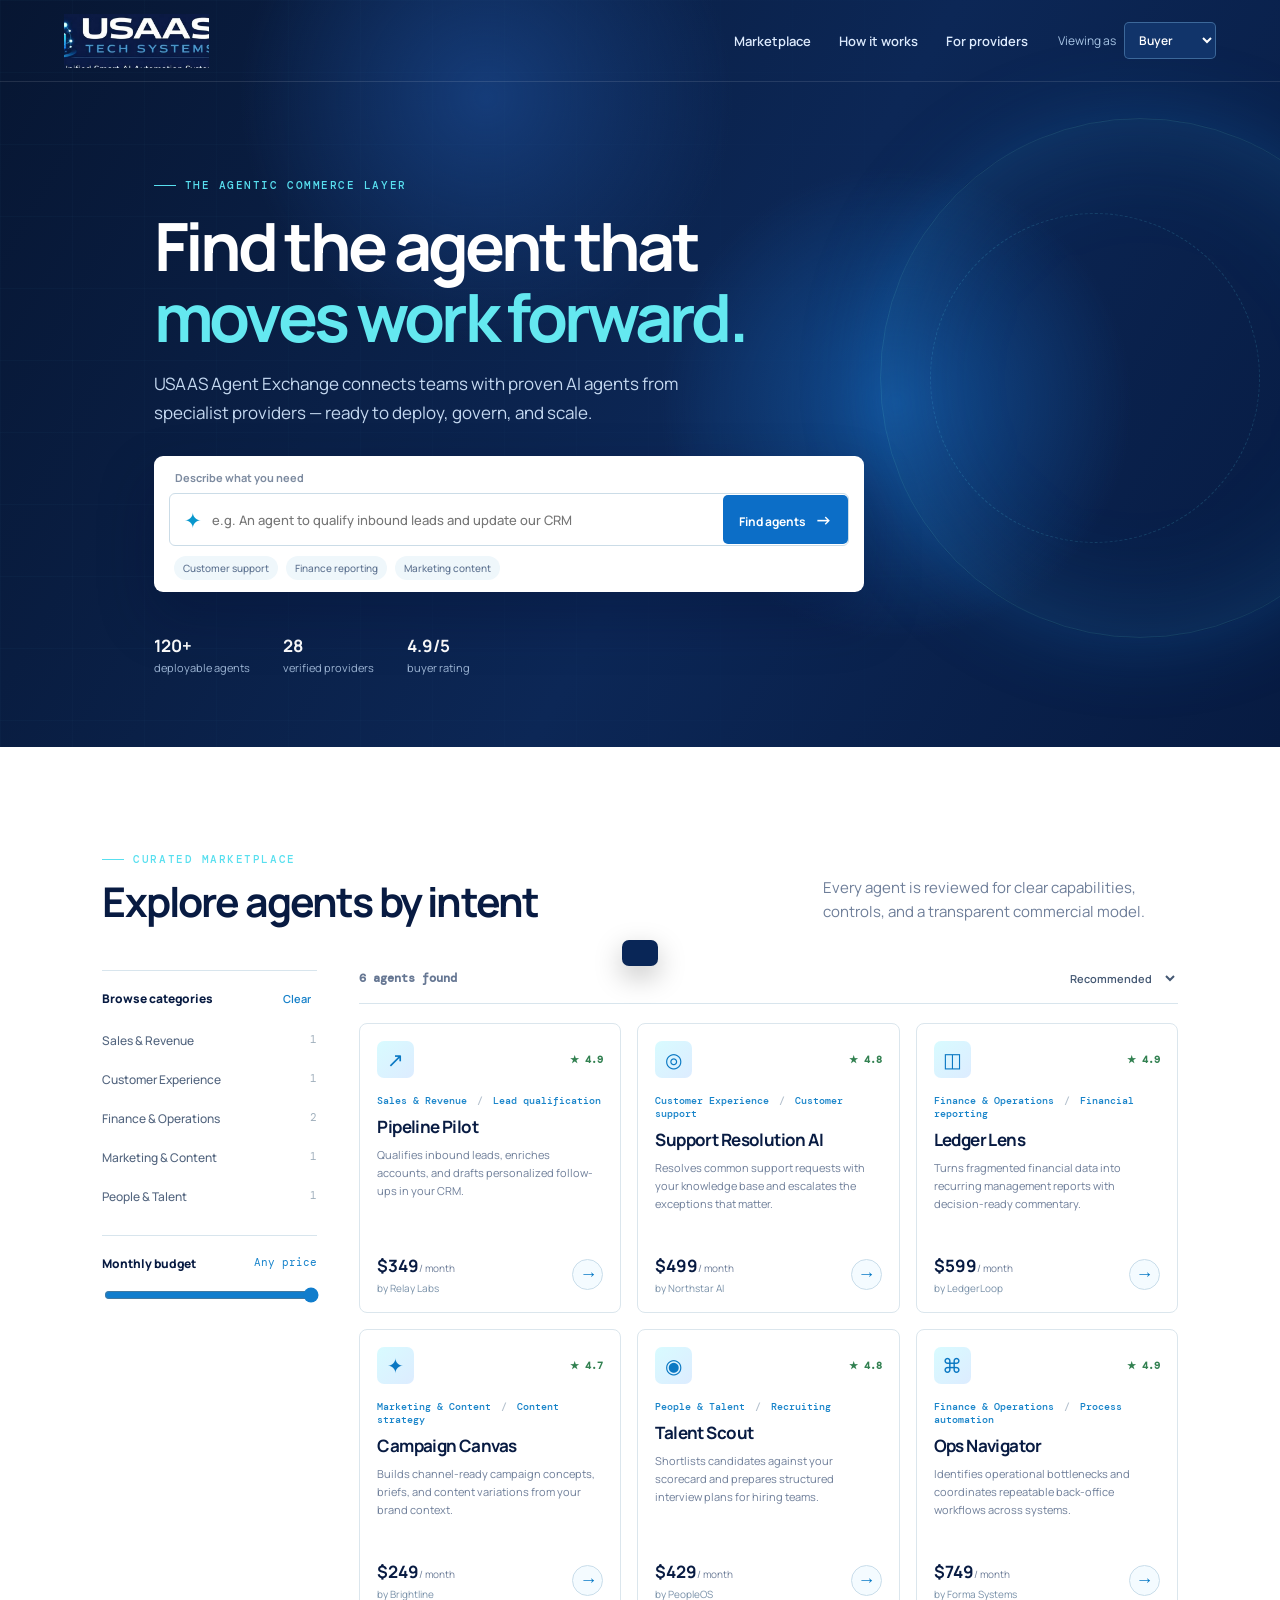
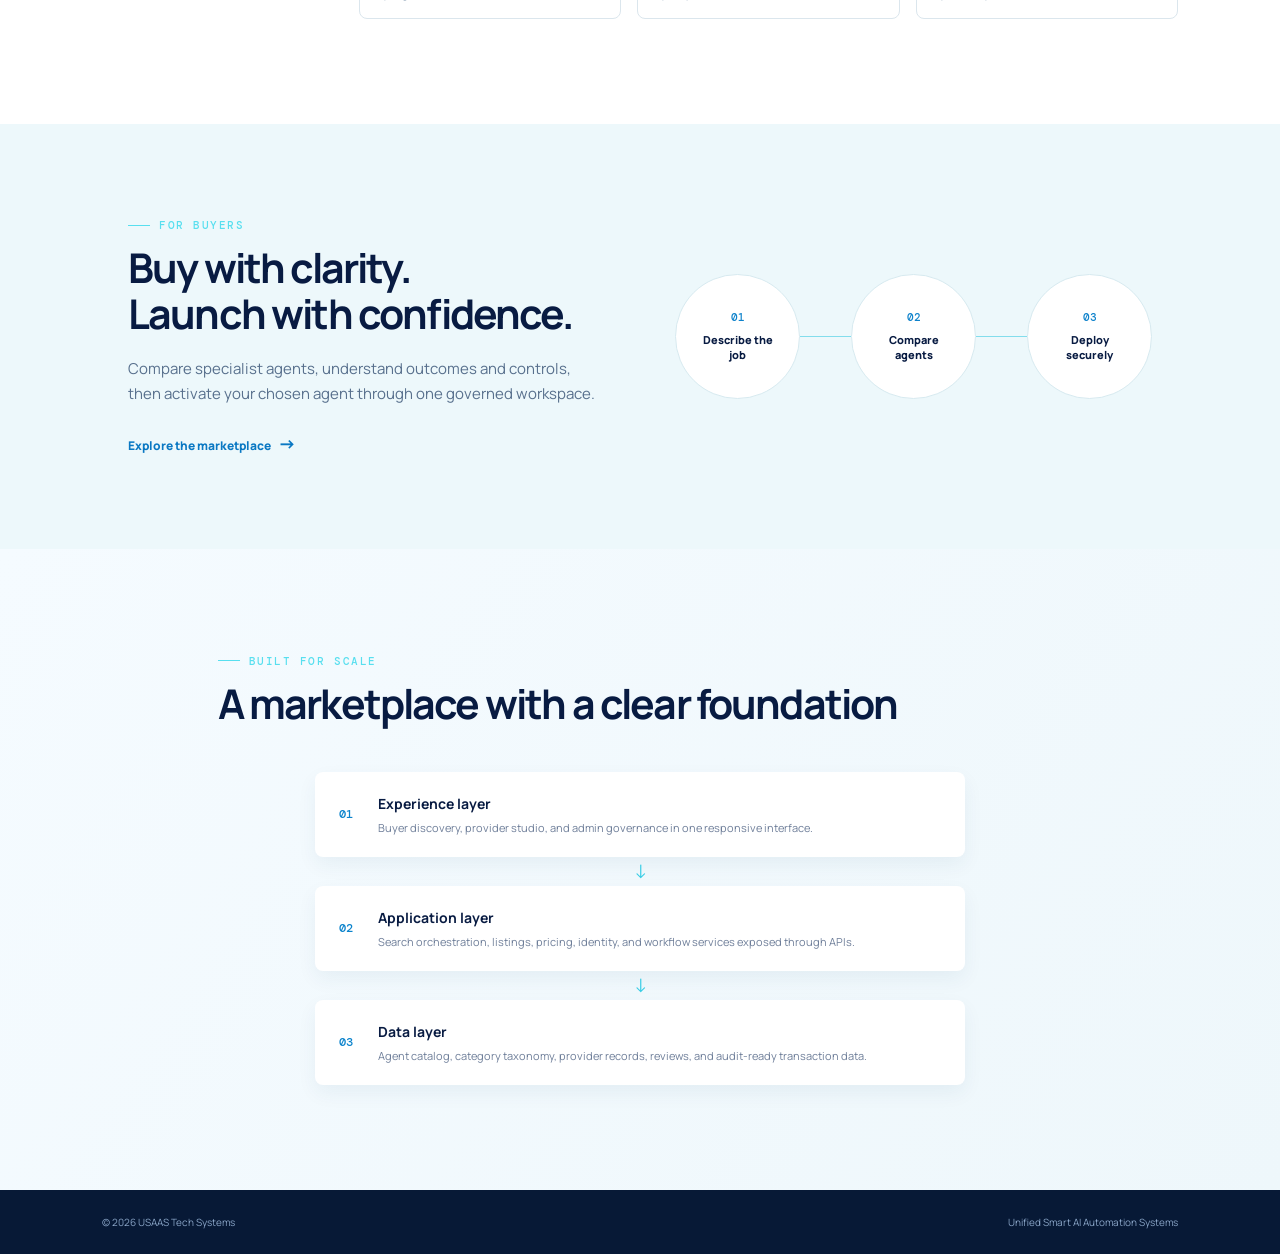
==== commit ef1334dc: "logo change" ====
--- a/index.html
+++ b/index.html
@@ -12,7 +12,7 @@
 <body>
   <div class="site-shell">
     <header class="topbar">
-      <a class="brand" href="#top" aria-label="USAAS Agent Exchange home"><img src="assets/logo-usaas.jpeg" alt="USAAS Tech Systems"></a>
+      <a class="brand" href="#top" aria-label="USAAS Agent Exchange home"><img src="assets/usaas-logo.png" alt="USAAS Tech Systems"></a>
       <nav aria-label="Primary navigation">
         <a href="#marketplace">Marketplace</a><a href="#how-it-works">How it works</a><a href="#providers">For providers</a>
       </nav>
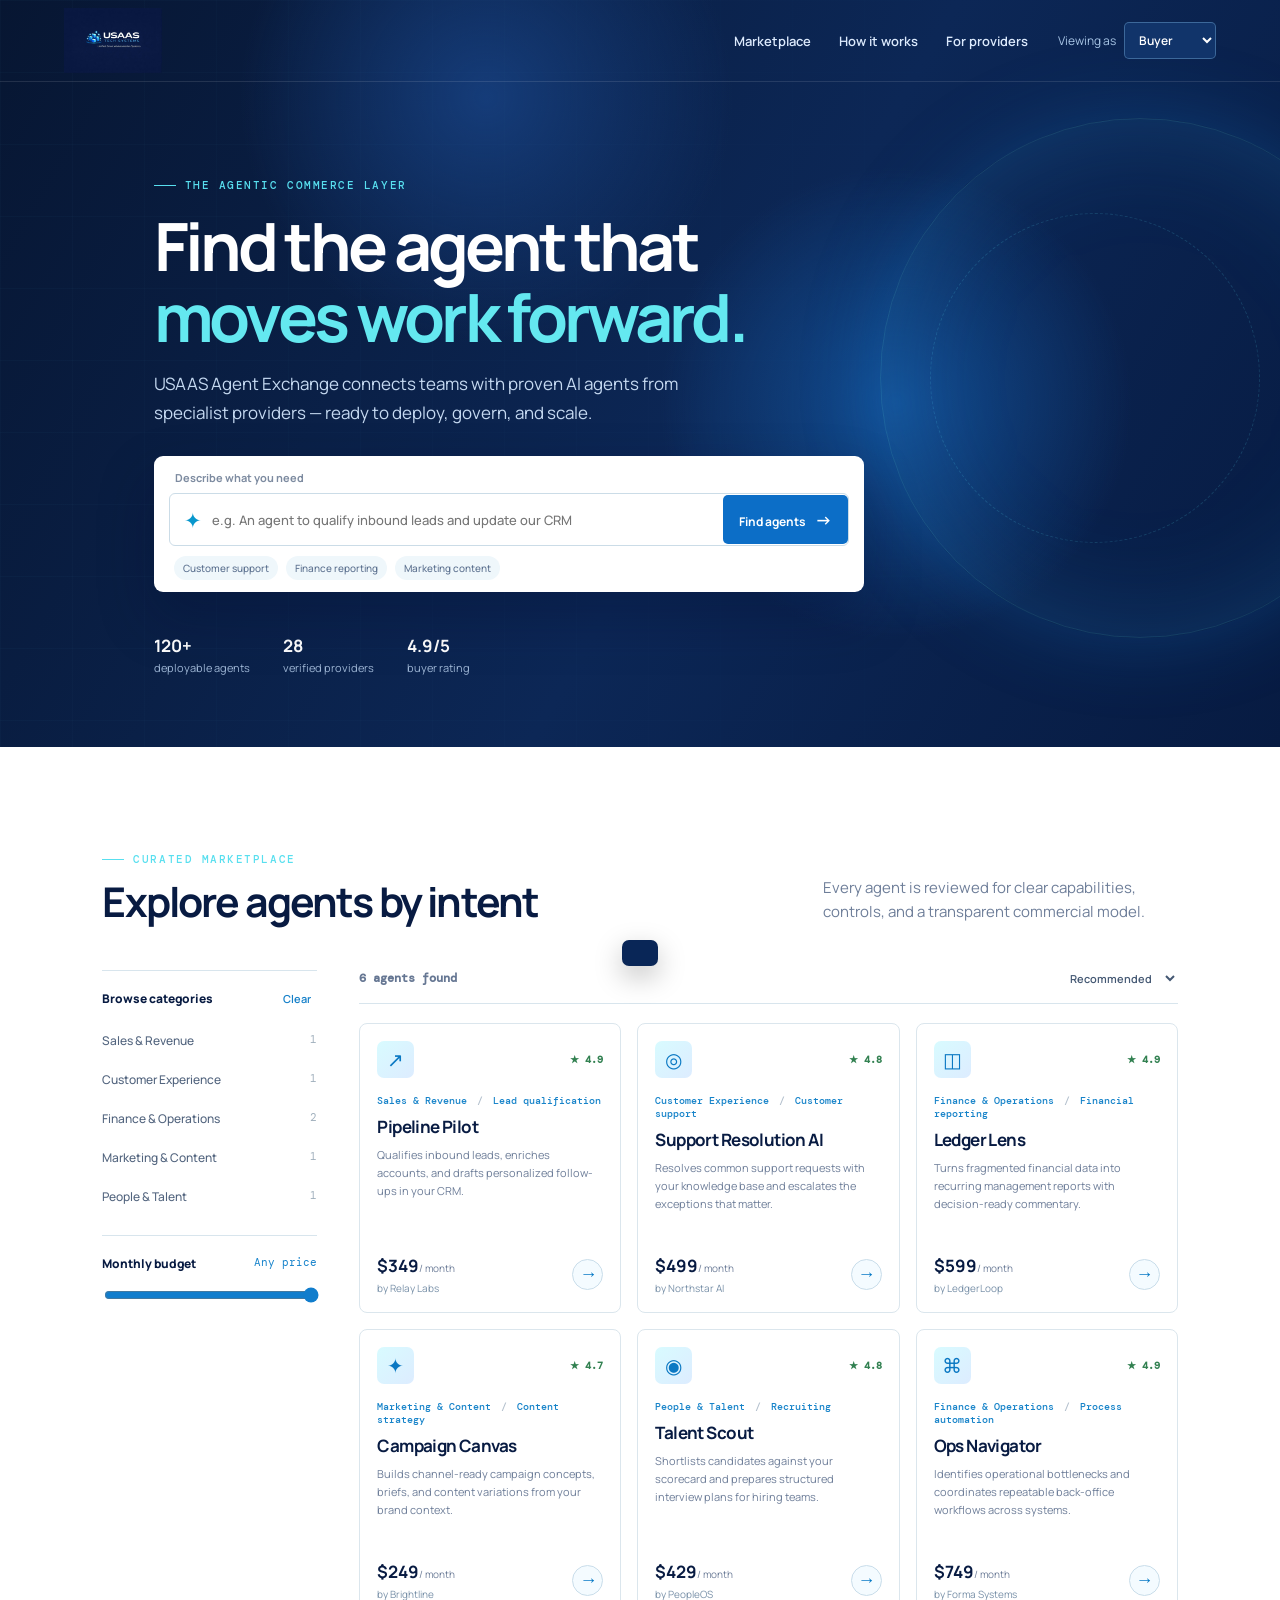
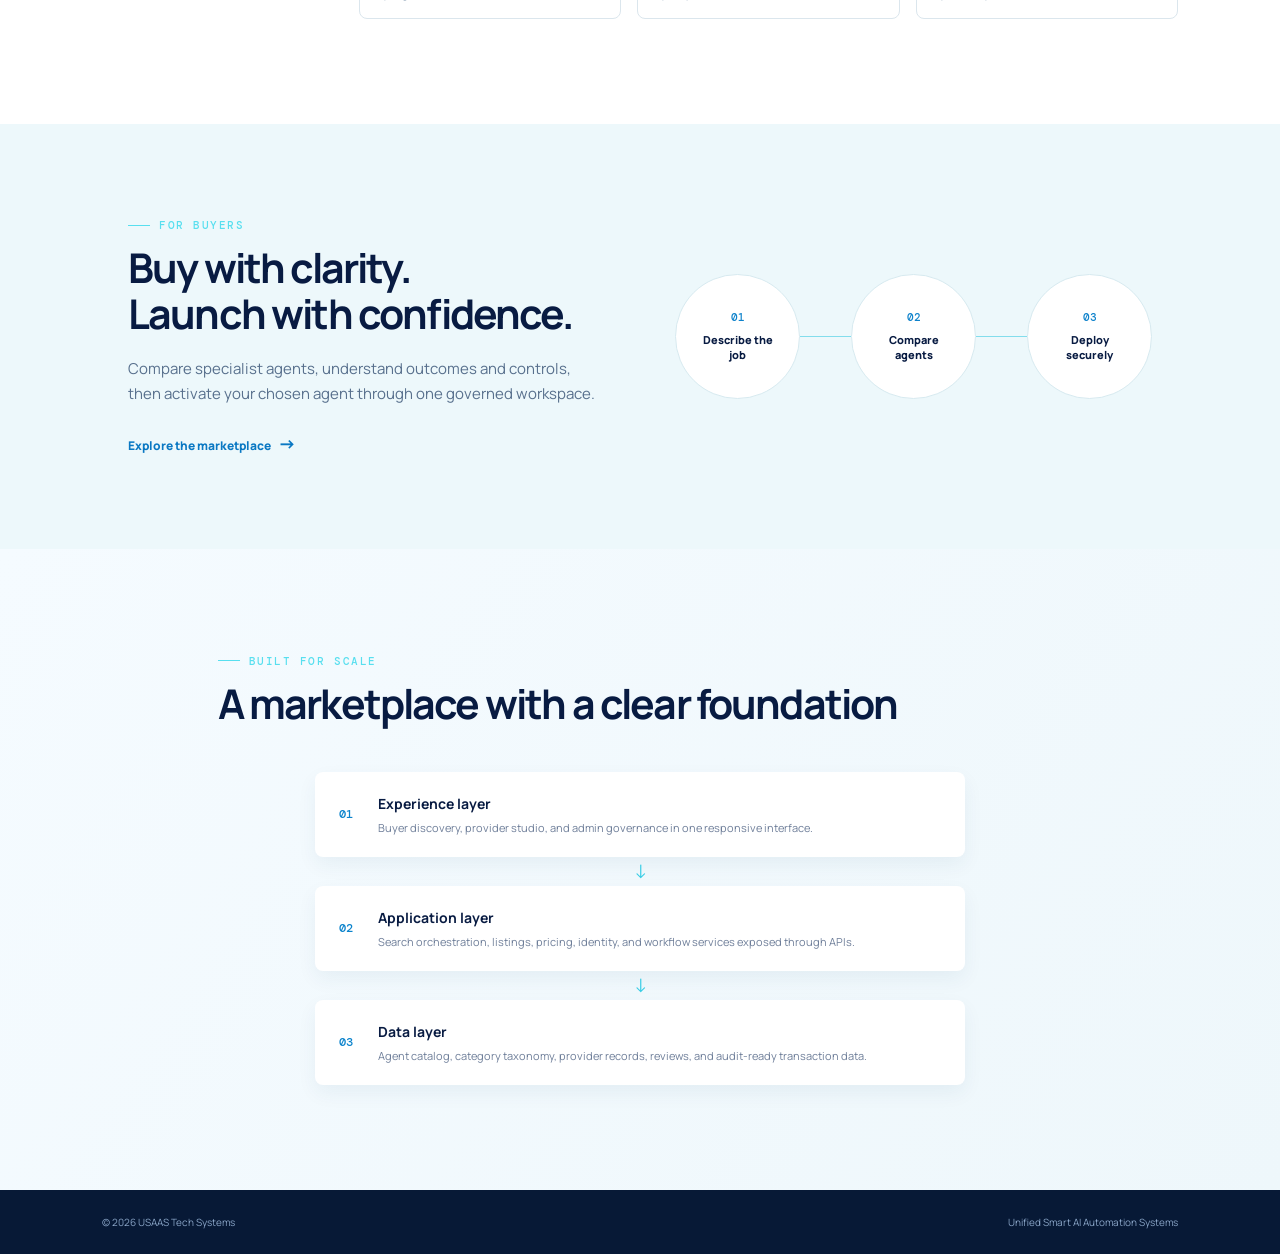
==== commit fcffa7ed: "Logo for mobile" ====
--- a/index.html
+++ b/index.html
@@ -12,7 +12,7 @@
 <body>
   <div class="site-shell">
     <header class="topbar">
-      <a class="brand" href="#top" aria-label="USAAS Agent Exchange home"><img src="assets/usaas-logo.png" alt="USAAS Tech Systems"></a>
+      <a class="brand" href="#top" aria-label="USAAS Agent Exchange home"><img src="assets/logo-usaas.jpeg" alt="USAAS Tech Systems"></a>
       <nav aria-label="Primary navigation">
         <a href="#marketplace">Marketplace</a><a href="#how-it-works">How it works</a><a href="#providers">For providers</a>
       </nav>
--- a/styles.css
+++ b/styles.css
@@ -1,3 +1,965 @@
-:root{--ink:#081b42;--ink-2:#10295a;--blue:#177ed2;--aqua:#4ee6ee;--pale:#f1f8fb;--line:#d8e5ed;--muted:#6e7e99;--white:#fff;--lime:#b9f266}*{box-sizing:border-box}html{scroll-behavior:smooth}body{margin:0;font-family:Manrope,Arial,sans-serif;color:var(--ink);background:var(--white);font-size:15px}.site-shell{overflow:hidden}.topbar{height:82px;display:flex;align-items:center;justify-content:space-between;gap:30px;padding:0 clamp(24px,5vw,84px);position:absolute;z-index:5;width:100%;border-bottom:1px solid rgba(255,255,255,.11)}.brand{display:block;width:145px;height:54px;overflow:hidden;position:relative}.brand img{width:158px;height:105px;object-fit:cover;object-position:50% 42%;position:absolute;top:-25px;left:-7px;mix-blend-mode:screen}nav{display:flex;gap:28px;margin-left:auto}nav a{color:#dceafd;text-decoration:none;font-size:13px;font-weight:600}.persona-control{display:flex;align-items:center;gap:8px;color:#a8c5e6;font-size:12px}.persona-control select{border:1px solid rgba(151,213,255,.32);border-radius:5px;background:#11346a;color:#fff;padding:8px 24px 8px 10px;font:600 12px Manrope}.hero{min-height:705px;padding:178px clamp(24px,12vw,190px) 72px;position:relative;color:#fff;background:radial-gradient(circle at 70% 54%,#124d92 0,transparent 24%),radial-gradient(circle at 38% 13%,#153c79 0,transparent 24%),linear-gradient(120deg,#071632 0%,#0c2756 56%,#071b42 100%);isolation:isolate}.hero:after{content:"";position:absolute;inset:0;z-index:-1;opacity:.18;background-image:linear-gradient(rgba(111,218,250,.15) 1px,transparent 1px),linear-gradient(90deg,rgba(111,218,250,.12) 1px,transparent 1px);background-size:72px 72px;mask-image:linear-gradient(90deg,#000,transparent 90%)}.eyebrow{font:500 11px 'DM Mono',monospace;letter-spacing:.14em;color:#58dfef;display:flex;align-items:center;gap:9px}.eyebrow span{width:22px;height:1px;background:currentColor;display:block}.hero h1{font-size:clamp(41px,5.2vw,72px);line-height:1.07;letter-spacing:-.055em;margin:18px 0}.hero h1 em{font-style:normal;color:#64e8f0}.hero>p{max-width:580px;color:#c5d9f1;font-size:17px;line-height:1.7;margin-bottom:28px}.prompt-box{background:#fff;color:var(--ink);max-width:710px;padding:14px 15px 12px;border-radius:9px;box-shadow:0 25px 55px rgba(0,10,45,.28);position:relative;z-index:1}.prompt-box label{display:block;font-size:11px;font-weight:700;color:#7d8ba0;margin:0 0 8px 6px}.prompt-input{display:flex;align-items:center;border:1px solid #cbdce7;border-radius:6px;min-height:53px;padding-left:14px}.spark{color:#0897cd;font-size:21px}.prompt-input input{border:0;outline:0;flex:1;min-width:0;font:500 13px Manrope;padding:10px;color:var(--ink)}.prompt-input button,.primary-button{border:0;border-radius:5px;background:#0c6ec7;color:#fff;font:700 12px Manrope;padding:13px 16px;white-space:nowrap;cursor:pointer}.prompt-input button span,.primary-button span{font-size:17px;margin-left:7px}.prompt-suggestions{display:flex;gap:8px;flex-wrap:wrap;padding:10px 5px 0}.prompt-suggestions button{border:0;background:#eff7fb;color:#5d7290;border-radius:12px;padding:5px 9px;font:500 10px Manrope;cursor:pointer}.hero-proof{display:flex;gap:33px;margin-top:42px}.hero-proof div{display:flex;flex-direction:column;gap:3px}.hero-proof strong{font-size:17px}.hero-proof span{font-size:11px;color:#9fb7d6}.orb{position:absolute;border-radius:50%;border:1px solid rgba(96,237,255,.15);z-index:-1}.orb-one{width:520px;height:520px;right:-120px;top:118px;box-shadow:inset 0 0 120px rgba(43,164,240,.2),0 0 80px rgba(21,131,225,.25)}.orb-two{width:330px;height:330px;right:20px;top:213px;border-style:dashed}.marketplace{padding:105px clamp(24px,8vw,130px)}.section-heading{display:flex;align-items:end;justify-content:space-between;gap:30px;margin-bottom:45px}.section-heading h2,.role-copy h2,.architecture h2{font-size:clamp(28px,3.2vw,45px);line-height:1.12;letter-spacing:-.045em;margin:13px 0 0}.section-heading p{max-width:355px;color:var(--muted);line-height:1.65;margin:0}.market-layout{display:grid;grid-template-columns:215px 1fr;gap:42px}.filters{border-top:1px solid var(--line);padding-top:19px}.filter-title{font-size:12px;font-weight:800;display:flex;justify-content:space-between}.filter-title button{border:0;background:none;color:#1680c9;font:600 11px Manrope;cursor:pointer}.category-list{margin-top:14px}.category-filter{width:100%;border:0;background:transparent;color:#52647e;text-align:left;padding:11px 0;font:500 12px Manrope;cursor:pointer;display:flex;justify-content:space-between}.category-filter:hover,.category-filter.selected{color:#0874c7;font-weight:800}.category-filter span{font:11px 'DM Mono';color:#a1b0bd}.divider{height:1px;background:var(--line);margin:19px 0}.price-label{display:flex;justify-content:space-between;font-size:12px;font-weight:800}.price-label span{color:#1783cb;font:11px 'DM Mono'}.filters input{width:100%;accent-color:#117dcc;margin-top:15px}.catalog-bar{height:34px;display:flex;align-items:start;justify-content:space-between;border-bottom:1px solid var(--line);font:600 12px 'DM Mono';color:#667793}.catalog-bar select{border:0;background:transparent;color:#445873;font:600 11px Manrope;outline:0}.agent-grid{display:grid;grid-template-columns:repeat(3,minmax(0,1fr));gap:16px;padding-top:19px}.agent-card{border:1px solid #dbe6ed;border-radius:8px;padding:17px;min-height:290px;display:flex;flex-direction:column;transition:transform .2s,box-shadow .2s;background:#fff}.agent-card:hover{transform:translateY(-4px);box-shadow:0 14px 30px rgba(9,49,93,.1)}.card-top,.card-bottom{display:flex;align-items:center;justify-content:space-between}.agent-icon{display:grid;place-items:center;width:37px;height:37px;border-radius:7px;background:linear-gradient(135deg,#d8fbff,#ddecff);color:#0a78c3;font-size:20px}.rating{font:600 10px 'DM Mono';color:#318050}.agent-category{font:500 10px 'DM Mono';color:#1683c9;margin-top:16px}.agent-category span{color:#b2bfcc;padding:0 4px}.agent-card h3{font-size:17px;letter-spacing:-.035em;margin:8px 0}.agent-card p{font-size:11px;line-height:1.65;color:var(--muted);margin:0}.card-bottom{margin-top:auto;padding-top:16px}.card-bottom strong{font-size:17px}.card-bottom small{font-size:10px;color:var(--muted)}.card-bottom em{font:10px Manrope;color:#7890a8;display:block;margin-top:4px}.discover{border:1px solid #c9ddea;background:#f4fbff;color:#087ac6;border-radius:50%;font-size:18px;width:31px;height:31px;cursor:pointer}.empty-state{grid-column:1/-1;padding:40px;text-align:center;background:#f6fafc;color:var(--muted);display:flex;flex-direction:column;gap:8px}.empty-state strong{color:var(--ink)}.role-panel{display:none;grid-template-columns:1fr 1fr;gap:70px;align-items:center;padding:94px clamp(24px,10vw,160px);background:#edf8fb}.role-panel.active{display:grid}.role-copy p{color:#58708d;line-height:1.7;max-width:480px;margin:19px 0 24px}.text-link{font-size:12px;color:#0a78c3;text-decoration:none;font-weight:800}.text-link span{font-size:18px;margin-left:5px}.buyer-journey{display:flex;align-items:center}.journey-step{background:#fff;border:1px solid #d7eaf0;border-radius:50%;width:125px;height:125px;display:flex;flex-direction:column;justify-content:center;align-items:center;text-align:center;flex-shrink:0}.journey-step b{font:500 11px 'DM Mono';color:#0e82cb}.journey-step span{font-size:11px;font-weight:800;max-width:78px;margin-top:8px}.journey-line{height:1px;flex:1;background:#83ddec}.seller-panel{background:#091d43;color:#fff}.seller-panel .role-copy p{color:#b7cae4}.seller-metrics{display:grid;grid-template-columns:1fr 1fr;gap:12px}.seller-metrics div{padding:20px;background:#12305f;border:1px solid rgba(117,205,240,.18);border-radius:8px}.seller-metrics span,.seller-metrics small{display:block;color:#9bb8d7;font-size:10px}.seller-metrics strong{display:block;font-size:28px;letter-spacing:-.05em;margin:8px 0}.seller-metrics small{color:#8ee9d9}.admin-panel{background:#f4f7ff}.admin-queue{background:#fff;border-radius:9px;box-shadow:0 10px 28px rgba(28,54,107,.1);padding:20px}.queue-title{display:flex;justify-content:space-between;font-weight:800;font-size:13px;border-bottom:1px solid var(--line);padding-bottom:15px}.queue-title span{color:#d77821;font:11px 'DM Mono'}.queue-item{display:flex;align-items:center;gap:11px;border-bottom:1px solid #edf1f5;padding:13px 0}.queue-item i{width:8px;height:8px;background:#f3aa3c;border-radius:50%}.queue-item div{flex:1}.queue-item b{display:block;font-size:11px}.queue-item small{font-size:10px;color:var(--muted)}.queue-item button{border:1px solid #d1dcea;background:#fff;color:#1277c1;border-radius:4px;font:700 10px Manrope;padding:6px 9px;cursor:pointer}.architecture{padding:105px clamp(24px,17vw,270px);background:linear-gradient(125deg,#f5fbff,#eef7fb)}.tier-diagram{margin:auto;max-width:650px}.tier{display:flex;gap:25px;align-items:center;background:#fff;padding:21px 24px;border-radius:8px;box-shadow:0 8px 20px rgba(11,62,104,.06)}.tier>span{font:500 12px 'DM Mono';color:#0b83cc}.tier b{font-size:14px}.tier p{font-size:11px;line-height:1.55;color:var(--muted);margin:5px 0 0}.tier-arrow{text-align:center;color:#38cde5;height:29px;font-size:19px}footer{background:#071936;color:#8aa5c7;padding:25px clamp(24px,8vw,130px);display:flex;justify-content:space-between;font-size:10px}dialog{border:0;border-radius:10px;padding:0;box-shadow:0 30px 80px rgba(0,0,0,.35);max-width:430px;width:calc(100% - 40px)}dialog::backdrop{background:rgba(2,17,48,.63);backdrop-filter:blur(3px)}dialog form{padding:34px;position:relative}dialog h2{font-size:29px;letter-spacing:-.05em;margin:13px 0 5px}dialog p{font-size:12px;color:var(--muted);margin-bottom:20px}dialog label{display:block;font-size:11px;font-weight:800;margin:13px 0}dialog input,dialog select{width:100%;padding:11px;margin-top:6px;border:1px solid #d3dfeb;border-radius:5px;font:13px Manrope}.dialog-close{border:0;background:transparent;position:absolute;right:15px;top:12px;font-size:25px;color:#6d7e96;cursor:pointer}.toast{position:fixed;bottom:24px;left:50%;transform:translate(-50%,90px);background:#092657;color:#fff;border-radius:7px;padding:13px 18px;font-size:12px;box-shadow:0 10px 28px rgba(0,0,0,.25);transition:transform .25s;z-index:10}.toast.show{transform:translate(-50%,0)}
-@media(max-width:850px){nav{display:none}.topbar{height:68px}.persona-control span{display:none}.hero{padding:145px 7vw 65px;min-height:630px}.market-layout{grid-template-columns:1fr}.filters{display:grid;grid-template-columns:1fr 1fr;gap:12px}.filter-title{grid-column:1/-1}.category-list{margin:0}.divider{display:none}.agent-grid{grid-template-columns:repeat(2,1fr)}.role-panel{grid-template-columns:1fr;gap:38px}.buyer-journey{max-width:480px}.architecture{padding:80px 8vw}}
-@media(max-width:520px){.topbar{padding:0 20px}.brand{width:120px}.hero h1{font-size:40px}.prompt-input{align-items:stretch;flex-wrap:wrap;padding:10px}.prompt-input input{min-height:39px;width:calc(100% - 35px);flex:none}.prompt-input button{width:100%}.hero-proof{gap:18px}.marketplace{padding:65px 20px}.section-heading{display:block;margin-bottom:30px}.section-heading p{margin-top:16px}.filters{display:block}.category-list{margin:10px 0}.divider{display:block}.agent-grid{grid-template-columns:1fr}.role-panel{padding:65px 20px}.buyer-journey{transform:scale(.8);transform-origin:left}.seller-metrics{grid-template-columns:1fr 1fr}.architecture{padding:65px 20px}footer{padding:20px;gap:12px;flex-direction:column}}
+:root {
+  --ink: #081b42;
+  --ink-2: #10295a;
+  --blue: #177ed2;
+  --aqua: #4ee6ee;
+  --pale: #f1f8fb;
+  --line: #d8e5ed;
+  --muted: #6e7e99;
+  --white: #fff;
+  --lime: #b9f266;
+}
+
+* {
+  box-sizing: border-box;
+}
+
+html {
+  scroll-behavior: smooth;
+}
+
+body {
+  margin: 0;
+  font-family: Manrope, Arial, sans-serif;
+  color: var(--ink);
+  background: var(--white);
+  font-size: 15px;
+}
+
+.site-shell {
+  overflow: hidden;
+}
+
+.topbar {
+  height: 82px;
+  display: flex;
+  align-items: center;
+  justify-content: space-between;
+  gap: 30px;
+  padding: 0 clamp(24px, 5vw, 84px);
+  position: absolute;
+  z-index: 5;
+  width: 100%;
+  border-bottom: 1px solid rgba(255, 255, 255, 0.11);
+}
+
+.brand {
+  display: block;
+  width: 250px;
+  height: 65px;
+  overflow: hidden;
+  position: relative;
+}
+
+.brand img {
+  width: 100%;
+  height: 100%;
+  object-fit: contain;
+  object-position: left center;
+  position: absolute;
+  inset: 0;
+  mix-blend-mode: screen;
+}
+
+nav {
+  display: flex;
+  gap: 28px;
+  margin-left: auto;
+}
+
+nav a {
+  color: #dceafd;
+  text-decoration: none;
+  font-size: 13px;
+  font-weight: 600;
+}
+
+.persona-control {
+  display: flex;
+  align-items: center;
+  gap: 8px;
+  color: #a8c5e6;
+  font-size: 12px;
+}
+
+.persona-control select {
+  border: 1px solid rgba(151, 213, 255, 0.32);
+  border-radius: 5px;
+  background: #11346a;
+  color: #fff;
+  padding: 8px 24px 8px 10px;
+  font: 600 12px Manrope;
+}
+
+.hero {
+  min-height: 705px;
+  padding: 178px clamp(24px, 12vw, 190px) 72px;
+  position: relative;
+  color: #fff;
+  background: radial-gradient(circle at 70% 54%, #124d92 0, transparent 24%), radial-gradient(circle at 38% 13%, #153c79 0, transparent 24%), linear-gradient(120deg, #071632 0%, #0c2756 56%, #071b42 100%);
+  isolation: isolate;
+}
+
+.hero:after {
+  content: "";
+  position: absolute;
+  inset: 0;
+  z-index: -1;
+  opacity: 0.18;
+  background-image: linear-gradient(rgba(111, 218, 250, 0.15) 1px, transparent 1px), linear-gradient(90deg, rgba(111, 218, 250, 0.12) 1px, transparent 1px);
+  background-size: 72px 72px;
+  mask-image: linear-gradient(90deg, #000, transparent 90%);
+}
+
+.eyebrow {
+  font: 500 11px 'DM Mono', monospace;
+  letter-spacing: 0.14em;
+  color: #58dfef;
+  display: flex;
+  align-items: center;
+  gap: 9px;
+}
+
+.eyebrow span {
+  width: 22px;
+  height: 1px;
+  background: currentColor;
+  display: block;
+}
+
+.hero h1 {
+  font-size: clamp(41px, 5.2vw, 72px);
+  line-height: 1.07;
+  letter-spacing: -0.055em;
+  margin: 18px 0;
+}
+
+.hero h1 em {
+  font-style: normal;
+  color: #64e8f0;
+}
+
+.hero > p {
+  max-width: 580px;
+  color: #c5d9f1;
+  font-size: 17px;
+  line-height: 1.7;
+  margin-bottom: 28px;
+}
+
+.prompt-box {
+  background: #fff;
+  color: var(--ink);
+  max-width: 710px;
+  padding: 14px 15px 12px;
+  border-radius: 9px;
+  box-shadow: 0 25px 55px rgba(0, 10, 45, 0.28);
+  position: relative;
+  z-index: 1;
+}
+
+.prompt-box label {
+  display: block;
+  font-size: 11px;
+  font-weight: 700;
+  color: #7d8ba0;
+  margin: 0 0 8px 6px;
+}
+
+.prompt-input {
+  display: flex;
+  align-items: center;
+  border: 1px solid #cbdce7;
+  border-radius: 6px;
+  min-height: 53px;
+  padding-left: 14px;
+}
+
+.spark {
+  color: #0897cd;
+  font-size: 21px;
+}
+
+.prompt-input input {
+  border: 0;
+  outline: 0;
+  flex: 1;
+  min-width: 0;
+  font: 500 13px Manrope;
+  padding: 10px;
+  color: var(--ink);
+}
+
+.prompt-input button,
+.primary-button {
+  border: 0;
+  border-radius: 5px;
+  background: #0c6ec7;
+  color: #fff;
+  font: 700 12px Manrope;
+  padding: 13px 16px;
+  white-space: nowrap;
+  cursor: pointer;
+}
+
+.prompt-input button span,
+.primary-button span {
+  font-size: 17px;
+  margin-left: 7px;
+}
+
+.prompt-suggestions {
+  display: flex;
+  gap: 8px;
+  flex-wrap: wrap;
+  padding: 10px 5px 0;
+}
+
+.prompt-suggestions button {
+  border: 0;
+  background: #eff7fb;
+  color: #5d7290;
+  border-radius: 12px;
+  padding: 5px 9px;
+  font: 500 10px Manrope;
+  cursor: pointer;
+}
+
+.hero-proof {
+  display: flex;
+  gap: 33px;
+  margin-top: 42px;
+}
+
+.hero-proof div {
+  display: flex;
+  flex-direction: column;
+  gap: 3px;
+}
+
+.hero-proof strong {
+  font-size: 17px;
+}
+
+.hero-proof span {
+  font-size: 11px;
+  color: #9fb7d6;
+}
+
+.orb {
+  position: absolute;
+  border-radius: 50%;
+  border: 1px solid rgba(96, 237, 255, 0.15);
+  z-index: -1;
+}
+
+.orb-one {
+  width: 520px;
+  height: 520px;
+  right: -120px;
+  top: 118px;
+  box-shadow: inset 0 0 120px rgba(43, 164, 240, 0.2), 0 0 80px rgba(21, 131, 225, 0.25);
+}
+
+.orb-two {
+  width: 330px;
+  height: 330px;
+  right: 20px;
+  top: 213px;
+  border-style: dashed;
+}
+
+.marketplace {
+  padding: 105px clamp(24px, 8vw, 130px);
+}
+
+.section-heading {
+  display: flex;
+  align-items: end;
+  justify-content: space-between;
+  gap: 30px;
+  margin-bottom: 45px;
+}
+
+.section-heading h2,
+.role-copy h2,
+.architecture h2 {
+  font-size: clamp(28px, 3.2vw, 45px);
+  line-height: 1.12;
+  letter-spacing: -0.045em;
+  margin: 13px 0 0;
+}
+
+.section-heading p {
+  max-width: 355px;
+  color: var(--muted);
+  line-height: 1.65;
+  margin: 0;
+}
+
+.market-layout {
+  display: grid;
+  grid-template-columns: 215px 1fr;
+  gap: 42px;
+}
+
+.filters {
+  border-top: 1px solid var(--line);
+  padding-top: 19px;
+}
+
+.filter-title {
+  font-size: 12px;
+  font-weight: 800;
+  display: flex;
+  justify-content: space-between;
+}
+
+.filter-title button {
+  border: 0;
+  background: none;
+  color: #1680c9;
+  font: 600 11px Manrope;
+  cursor: pointer;
+}
+
+.category-list {
+  margin-top: 14px;
+}
+
+.category-filter {
+  width: 100%;
+  border: 0;
+  background: transparent;
+  color: #52647e;
+  text-align: left;
+  padding: 11px 0;
+  font: 500 12px Manrope;
+  cursor: pointer;
+  display: flex;
+  justify-content: space-between;
+}
+
+.category-filter:hover,
+.category-filter.selected {
+  color: #0874c7;
+  font-weight: 800;
+}
+
+.category-filter span {
+  font: 11px 'DM Mono';
+  color: #a1b0bd;
+}
+
+.divider {
+  height: 1px;
+  background: var(--line);
+  margin: 19px 0;
+}
+
+.price-label {
+  display: flex;
+  justify-content: space-between;
+  font-size: 12px;
+  font-weight: 800;
+}
+
+.price-label span {
+  color: #1783cb;
+  font: 11px 'DM Mono';
+}
+
+.filters input {
+  width: 100%;
+  accent-color: #117dcc;
+  margin-top: 15px;
+}
+
+.catalog-bar {
+  height: 34px;
+  display: flex;
+  align-items: start;
+  justify-content: space-between;
+  border-bottom: 1px solid var(--line);
+  font: 600 12px 'DM Mono';
+  color: #667793;
+}
+
+.catalog-bar select {
+  border: 0;
+  background: transparent;
+  color: #445873;
+  font: 600 11px Manrope;
+  outline: 0;
+}
+
+.agent-grid {
+  display: grid;
+  grid-template-columns: repeat(3, minmax(0, 1fr));
+  gap: 16px;
+  padding-top: 19px;
+}
+
+.agent-card {
+  border: 1px solid #dbe6ed;
+  border-radius: 8px;
+  padding: 17px;
+  min-height: 290px;
+  display: flex;
+  flex-direction: column;
+  transition: transform 0.2s, box-shadow 0.2s;
+  background: #fff;
+}
+
+.agent-card:hover {
+  transform: translateY(-4px);
+  box-shadow: 0 14px 30px rgba(9, 49, 93, 0.1);
+}
+
+.card-top,
+.card-bottom {
+  display: flex;
+  align-items: center;
+  justify-content: space-between;
+}
+
+.agent-icon {
+  display: grid;
+  place-items: center;
+  width: 37px;
+  height: 37px;
+  border-radius: 7px;
+  background: linear-gradient(135deg, #d8fbff, #ddecff);
+  color: #0a78c3;
+  font-size: 20px;
+}
+
+.rating {
+  font: 600 10px 'DM Mono';
+  color: #318050;
+}
+
+.agent-category {
+  font: 500 10px 'DM Mono';
+  color: #1683c9;
+  margin-top: 16px;
+}
+
+.agent-category span {
+  color: #b2bfcc;
+  padding: 0 4px;
+}
+
+.agent-card h3 {
+  font-size: 17px;
+  letter-spacing: -0.035em;
+  margin: 8px 0;
+}
+
+.agent-card p {
+  font-size: 11px;
+  line-height: 1.65;
+  color: var(--muted);
+  margin: 0;
+}
+
+.card-bottom {
+  margin-top: auto;
+  padding-top: 16px;
+}
+
+.card-bottom strong {
+  font-size: 17px;
+}
+
+.card-bottom small {
+  font-size: 10px;
+  color: var(--muted);
+}
+
+.card-bottom em {
+  font: 10px Manrope;
+  color: #7890a8;
+  display: block;
+  margin-top: 4px;
+}
+
+.discover {
+  border: 1px solid #c9ddea;
+  background: #f4fbff;
+  color: #087ac6;
+  border-radius: 50%;
+  font-size: 18px;
+  width: 31px;
+  height: 31px;
+  cursor: pointer;
+}
+
+.empty-state {
+  grid-column: 1 / -1;
+  padding: 40px;
+  text-align: center;
+  background: #f6fafc;
+  color: var(--muted);
+  display: flex;
+  flex-direction: column;
+  gap: 8px;
+}
+
+.empty-state strong {
+  color: var(--ink);
+}
+
+.role-panel {
+  display: none;
+  grid-template-columns: 1fr 1fr;
+  gap: 70px;
+  align-items: center;
+  padding: 94px clamp(24px, 10vw, 160px);
+  background: #edf8fb;
+}
+
+.role-panel.active {
+  display: grid;
+}
+
+.role-copy p {
+  color: #58708d;
+  line-height: 1.7;
+  max-width: 480px;
+  margin: 19px 0 24px;
+}
+
+.text-link {
+  font-size: 12px;
+  color: #0a78c3;
+  text-decoration: none;
+  font-weight: 800;
+}
+
+.text-link span {
+  font-size: 18px;
+  margin-left: 5px;
+}
+
+.buyer-journey {
+  display: flex;
+  align-items: center;
+}
+
+.journey-step {
+  background: #fff;
+  border: 1px solid #d7eaf0;
+  border-radius: 50%;
+  width: 125px;
+  height: 125px;
+  display: flex;
+  flex-direction: column;
+  justify-content: center;
+  align-items: center;
+  text-align: center;
+  flex-shrink: 0;
+}
+
+.journey-step b {
+  font: 500 11px 'DM Mono';
+  color: #0e82cb;
+}
+
+.journey-step span {
+  font-size: 11px;
+  font-weight: 800;
+  max-width: 78px;
+  margin-top: 8px;
+}
+
+.journey-line {
+  height: 1px;
+  flex: 1;
+  background: #83ddec;
+}
+
+.seller-panel {
+  background: #091d43;
+  color: #fff;
+}
+
+.seller-panel .role-copy p {
+  color: #b7cae4;
+}
+
+.seller-metrics {
+  display: grid;
+  grid-template-columns: 1fr 1fr;
+  gap: 12px;
+}
+
+.seller-metrics div {
+  padding: 20px;
+  background: #12305f;
+  border: 1px solid rgba(117, 205, 240, 0.18);
+  border-radius: 8px;
+}
+
+.seller-metrics span,
+.seller-metrics small {
+  display: block;
+  color: #9bb8d7;
+  font-size: 10px;
+}
+
+.seller-metrics strong {
+  display: block;
+  font-size: 28px;
+  letter-spacing: -0.05em;
+  margin: 8px 0;
+}
+
+.seller-metrics small {
+  color: #8ee9d9;
+}
+
+.admin-panel {
+  background: #f4f7ff;
+}
+
+.admin-queue {
+  background: #fff;
+  border-radius: 9px;
+  box-shadow: 0 10px 28px rgba(28, 54, 107, 0.1);
+  padding: 20px;
+}
+
+.queue-title {
+  display: flex;
+  justify-content: space-between;
+  font-weight: 800;
+  font-size: 13px;
+  border-bottom: 1px solid var(--line);
+  padding-bottom: 15px;
+}
+
+.queue-title span {
+  color: #d77821;
+  font: 11px 'DM Mono';
+}
+
+.queue-item {
+  display: flex;
+  align-items: center;
+  gap: 11px;
+  border-bottom: 1px solid #edf1f5;
+  padding: 13px 0;
+}
+
+.queue-item i {
+  width: 8px;
+  height: 8px;
+  background: #f3aa3c;
+  border-radius: 50%;
+}
+
+.queue-item div {
+  flex: 1;
+}
+
+.queue-item b {
+  display: block;
+  font-size: 11px;
+}
+
+.queue-item small {
+  font-size: 10px;
+  color: var(--muted);
+}
+
+.queue-item button {
+  border: 1px solid #d1dcea;
+  background: #fff;
+  color: #1277c1;
+  border-radius: 4px;
+  font: 700 10px Manrope;
+  padding: 6px 9px;
+  cursor: pointer;
+}
+
+.architecture {
+  padding: 105px clamp(24px, 17vw, 270px);
+  background: linear-gradient(125deg, #f5fbff, #eef7fb);
+}
+
+.tier-diagram {
+  margin: auto;
+  max-width: 650px;
+}
+
+.tier {
+  display: flex;
+  gap: 25px;
+  align-items: center;
+  background: #fff;
+  padding: 21px 24px;
+  border-radius: 8px;
+  box-shadow: 0 8px 20px rgba(11, 62, 104, 0.06);
+}
+
+.tier > span {
+  font: 500 12px 'DM Mono';
+  color: #0b83cc;
+}
+
+.tier b {
+  font-size: 14px;
+}
+
+.tier p {
+  font-size: 11px;
+  line-height: 1.55;
+  color: var(--muted);
+  margin: 5px 0 0;
+}
+
+.tier-arrow {
+  text-align: center;
+  color: #38cde5;
+  height: 29px;
+  font-size: 19px;
+}
+
+footer {
+  background: #071936;
+  color: #8aa5c7;
+  padding: 25px clamp(24px, 8vw, 130px);
+  display: flex;
+  justify-content: space-between;
+  font-size: 10px;
+}
+
+dialog {
+  border: 0;
+  border-radius: 10px;
+  padding: 0;
+  box-shadow: 0 30px 80px rgba(0, 0, 0, 0.35);
+  max-width: 430px;
+  width: calc(100% - 40px);
+}
+
+dialog::backdrop {
+  background: rgba(2, 17, 48, 0.63);
+  backdrop-filter: blur(3px);
+}
+
+dialog form {
+  padding: 34px;
+  position: relative;
+}
+
+dialog h2 {
+  font-size: 29px;
+  letter-spacing: -0.05em;
+  margin: 13px 0 5px;
+}
+
+dialog p {
+  font-size: 12px;
+  color: var(--muted);
+  margin-bottom: 20px;
+}
+
+dialog label {
+  display: block;
+  font-size: 11px;
+  font-weight: 800;
+  margin: 13px 0;
+}
+
+dialog input,
+dialog select {
+  width: 100%;
+  padding: 11px;
+  margin-top: 6px;
+  border: 1px solid #d3dfeb;
+  border-radius: 5px;
+  font: 13px Manrope;
+}
+
+.dialog-close {
+  border: 0;
+  background: transparent;
+  position: absolute;
+  right: 15px;
+  top: 12px;
+  font-size: 25px;
+  color: #6d7e96;
+  cursor: pointer;
+}
+
+.toast {
+  position: fixed;
+  bottom: 24px;
+  left: 50%;
+  transform: translate(-50%, 90px);
+  background: #092657;
+  color: #fff;
+  border-radius: 7px;
+  padding: 13px 18px;
+  font-size: 12px;
+  box-shadow: 0 10px 28px rgba(0, 0, 0, 0.25);
+  transition: transform 0.25s;
+  z-index: 10;
+}
+
+.toast.show {
+  transform: translate(-50%, 0);
+}
+
+@media (max-width: 850px) {
+  nav {
+    display: none;
+  }
+
+  .topbar {
+    height: 68px;
+  }
+
+  .persona-control span {
+    display: none;
+  }
+
+  .hero {
+    padding: 145px 7vw 65px;
+    min-height: 630px;
+  }
+
+  .market-layout {
+    grid-template-columns: 1fr;
+  }
+
+  .filters {
+    display: grid;
+    grid-template-columns: 1fr 1fr;
+    gap: 12px;
+  }
+
+  .filter-title {
+    grid-column: 1 / -1;
+  }
+
+  .category-list {
+    margin: 0;
+  }
+
+  .divider {
+    display: none;
+  }
+
+  .agent-grid {
+    grid-template-columns: repeat(2, 1fr);
+  }
+
+  .role-panel {
+    grid-template-columns: 1fr;
+    gap: 38px;
+  }
+
+  .buyer-journey {
+    max-width: 480px;
+  }
+
+  .architecture {
+    padding: 80px 8vw;
+  }
+}
+
+@media (max-width: 520px) {
+  .topbar {
+    padding: 0 20px;
+  }
+
+  .brand {
+    width: 180px;
+    height: 52px;
+  }
+
+  .brand img {
+    width: 100%;
+    height: 100%;
+    inset: 0;
+  }
+
+  .hero h1 {
+    font-size: 40px;
+  }
+
+  .prompt-input {
+    align-items: stretch;
+    flex-wrap: wrap;
+    padding: 10px;
+  }
+
+  .prompt-input input {
+    min-height: 39px;
+    width: calc(100% - 35px);
+    flex: none;
+  }
+
+  .prompt-input button {
+    width: 100%;
+  }
+
+  .hero-proof {
+    gap: 18px;
+  }
+
+  .marketplace {
+    padding: 65px 20px;
+  }
+
+  .section-heading {
+    display: block;
+    margin-bottom: 30px;
+  }
+
+  .section-heading p {
+    margin-top: 16px;
+  }
+
+  .filters {
+    display: block;
+  }
+
+  .category-list {
+    margin: 10px 0;
+  }
+
+  .divider {
+    display: block;
+  }
+
+  .agent-grid {
+    grid-template-columns: 1fr;
+  }
+
+  .role-panel {
+    padding: 65px 20px;
+  }
+
+  .buyer-journey {
+    transform: scale(0.8);
+    transform-origin: left;
+  }
+
+  .seller-metrics {
+    grid-template-columns: 1fr 1fr;
+  }
+
+  .architecture {
+    padding: 65px 20px;
+  }
+
+  footer {
+    padding: 20px;
+    gap: 12px;
+    flex-direction: column;
+  }
+}
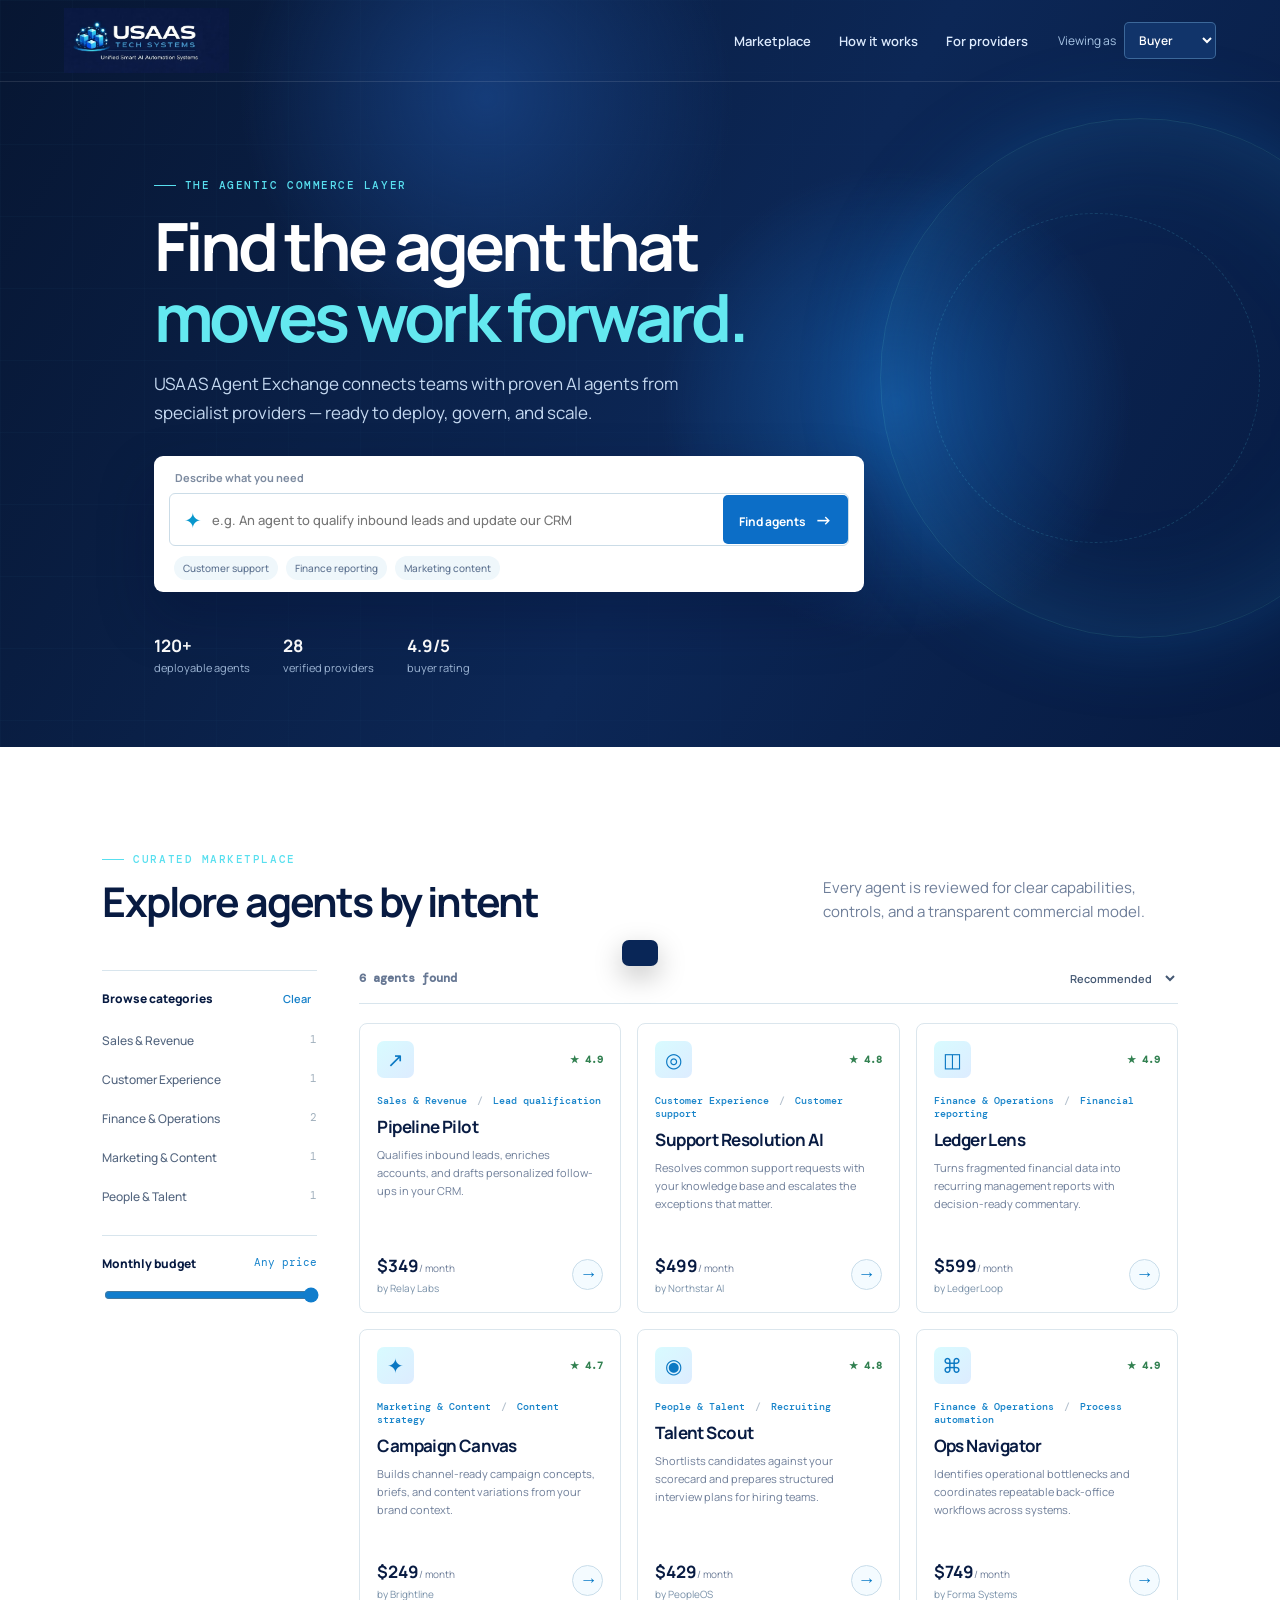
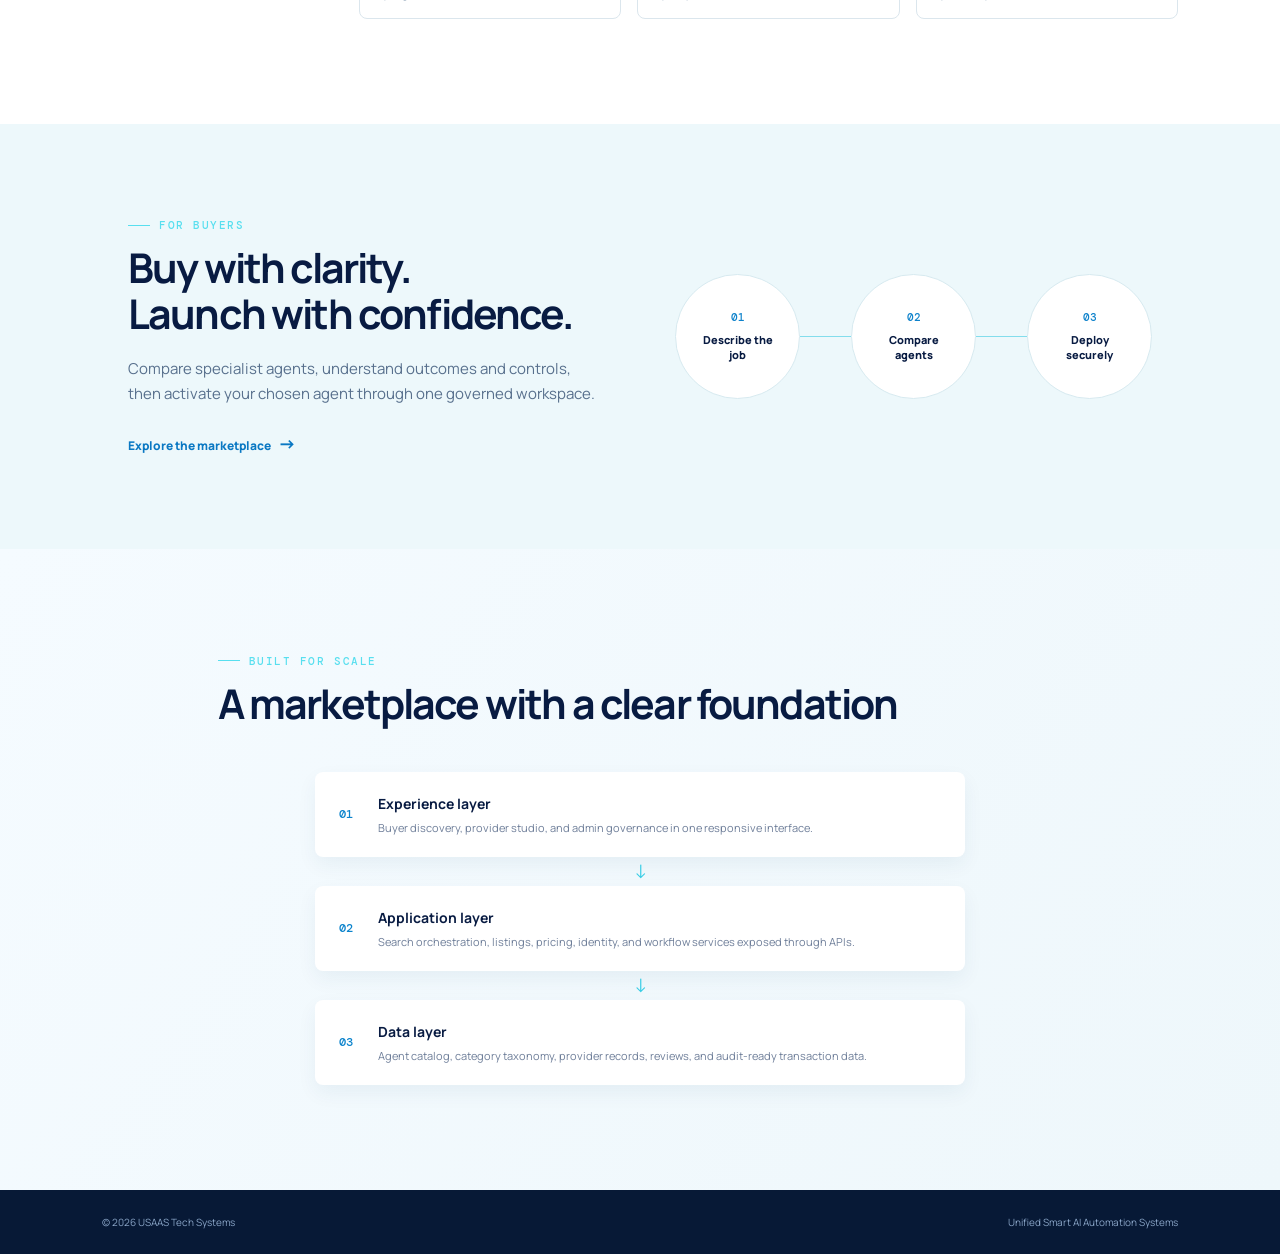
==== commit 368038c3: "logo change to png" ====
--- a/index.html
+++ b/index.html
@@ -12,7 +12,7 @@
 <body>
   <div class="site-shell">
     <header class="topbar">
-      <a class="brand" href="#top" aria-label="USAAS Agent Exchange home"><img src="assets/logo-usaas.jpeg" alt="USAAS Tech Systems"></a>
+      <a class="brand" href="#top" aria-label="USAAS Agent Exchange home"><img src="assets/usaas-logo.png" alt="USAAS Tech Systems"></a>
       <nav aria-label="Primary navigation">
         <a href="#marketplace">Marketplace</a><a href="#how-it-works">How it works</a><a href="#providers">For providers</a>
       </nav>
